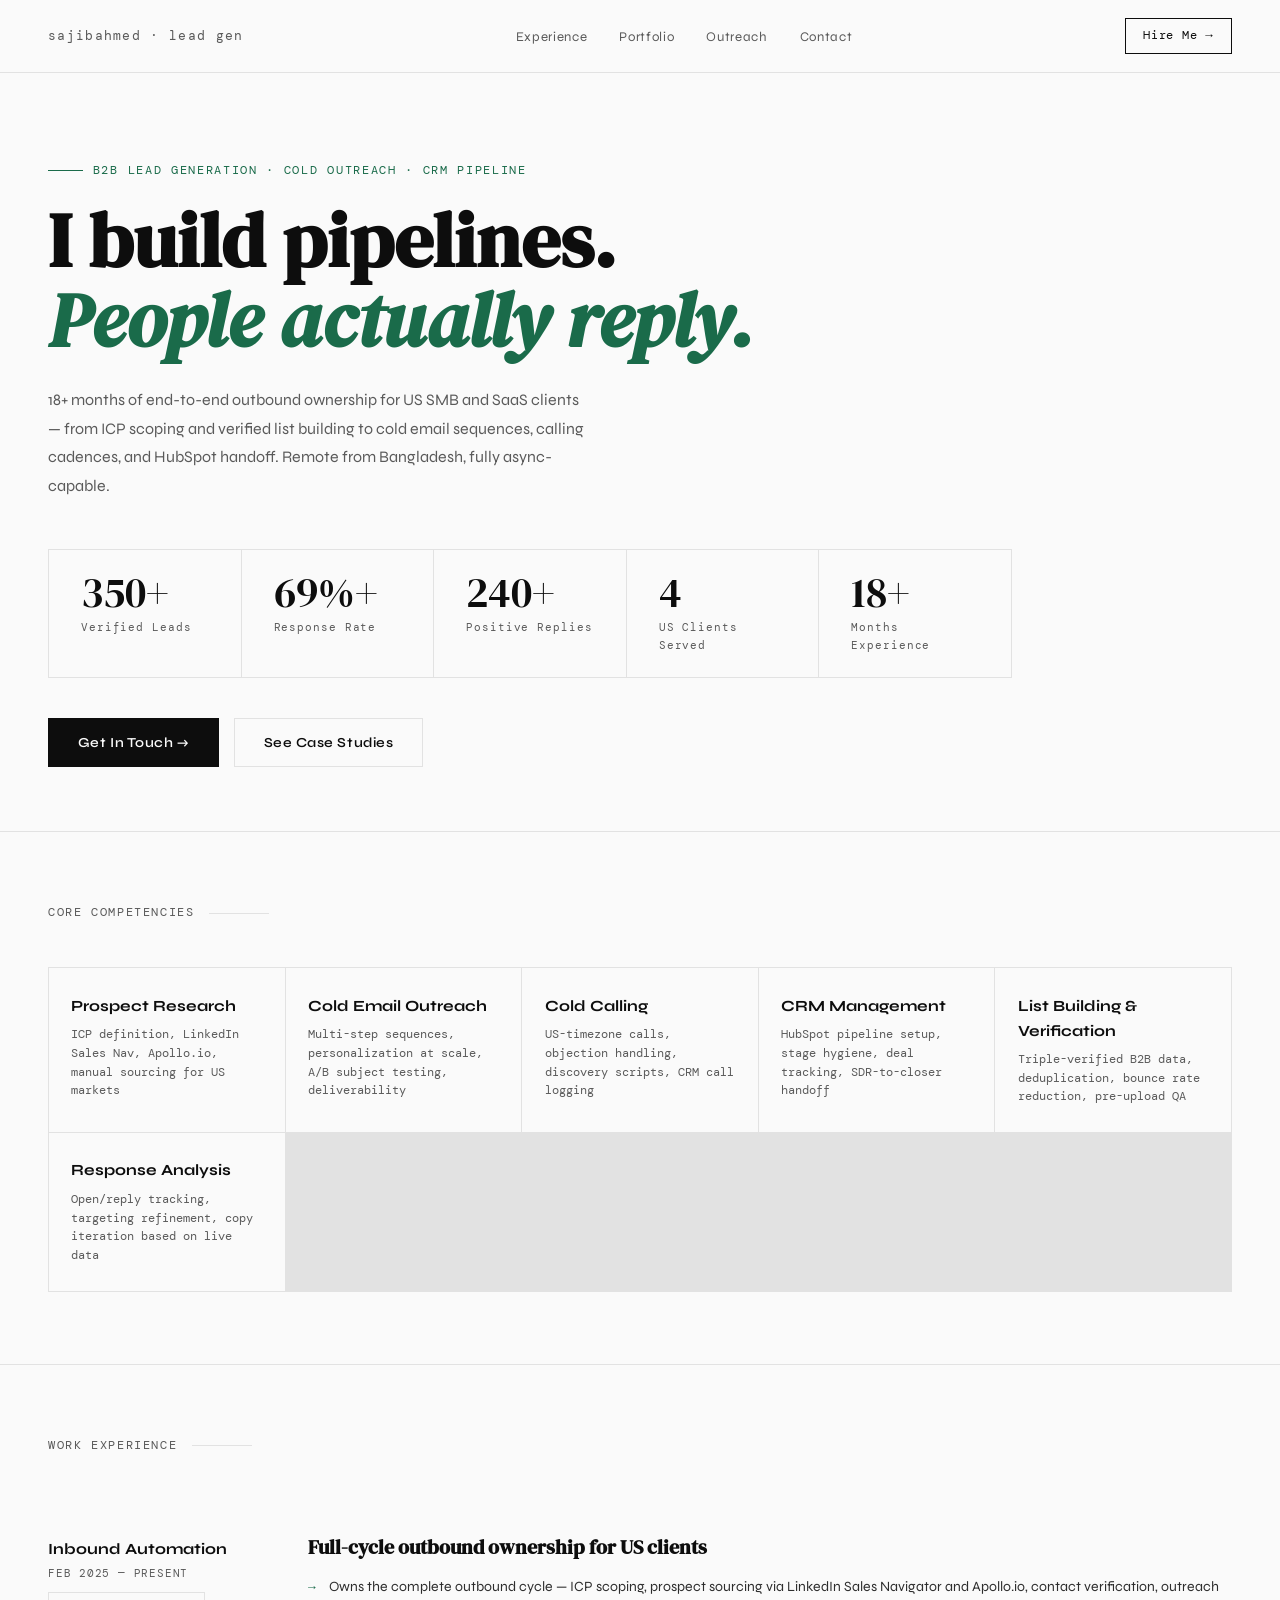
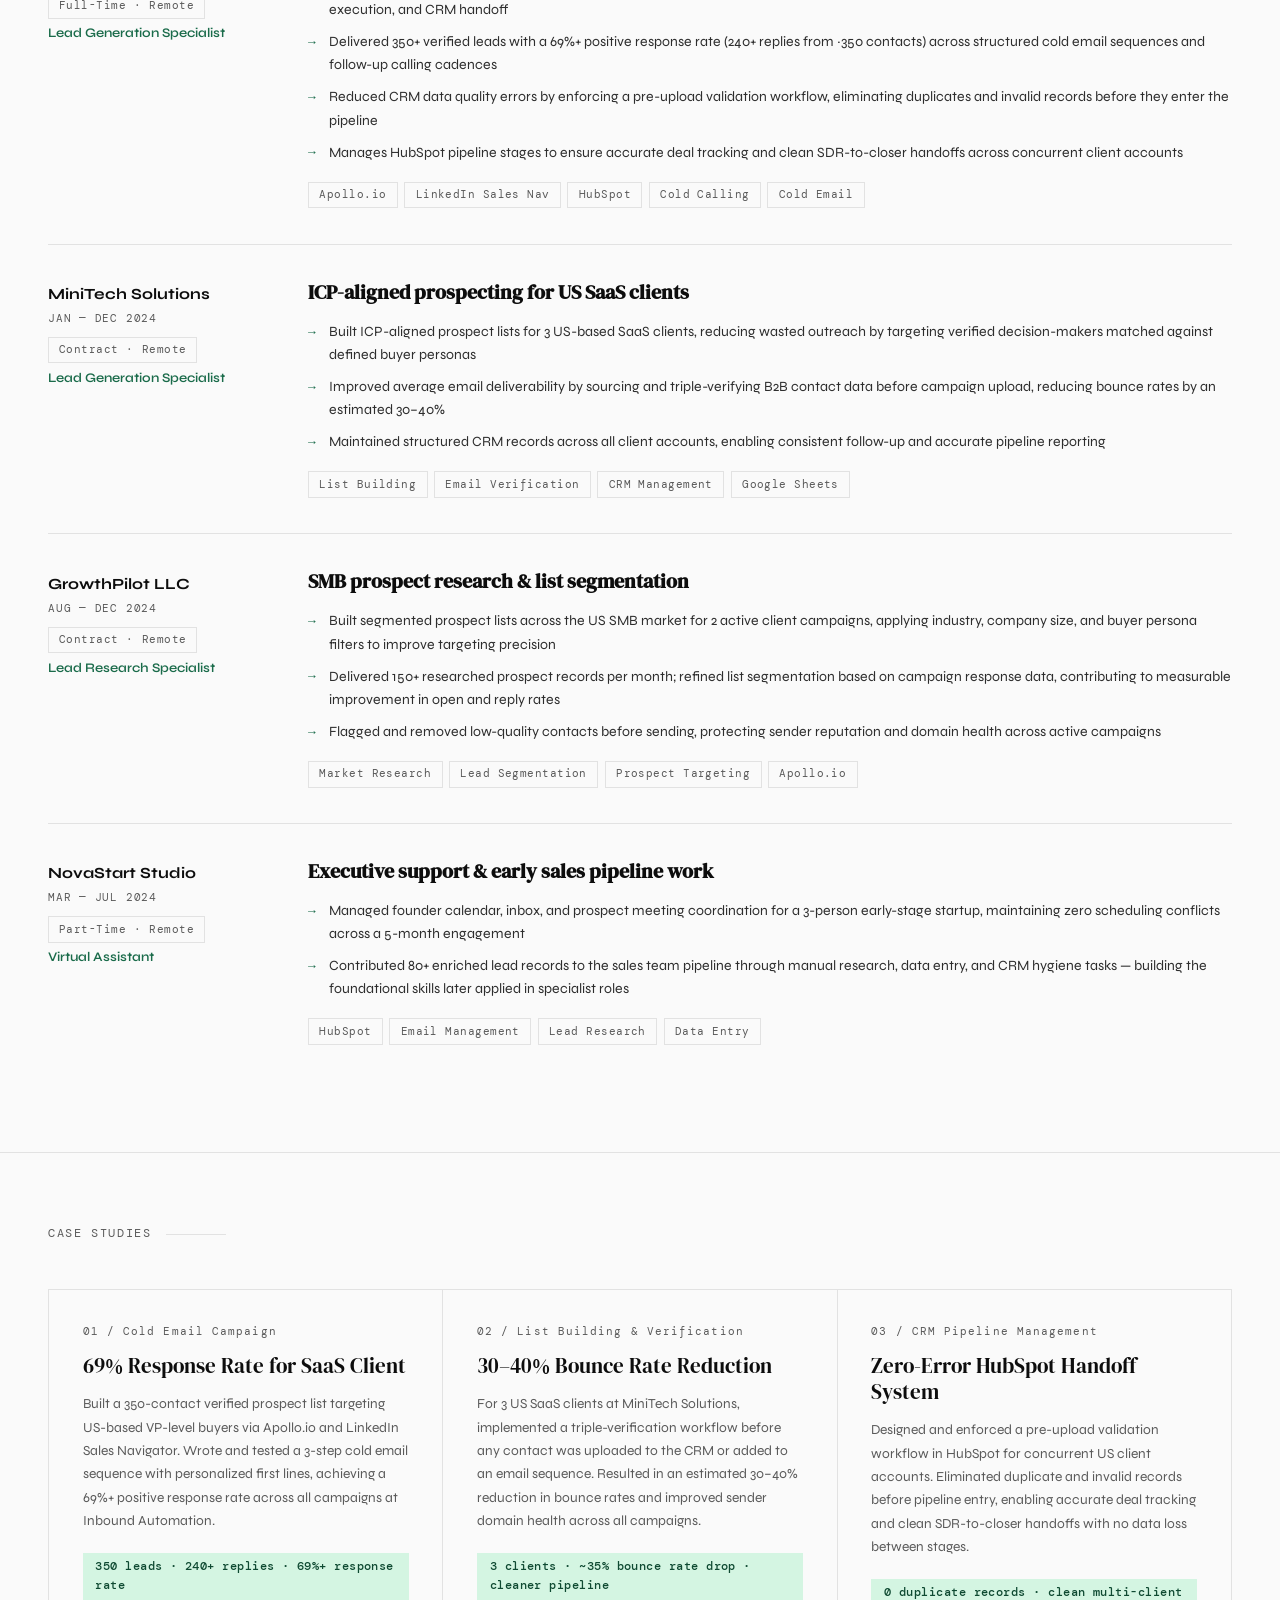
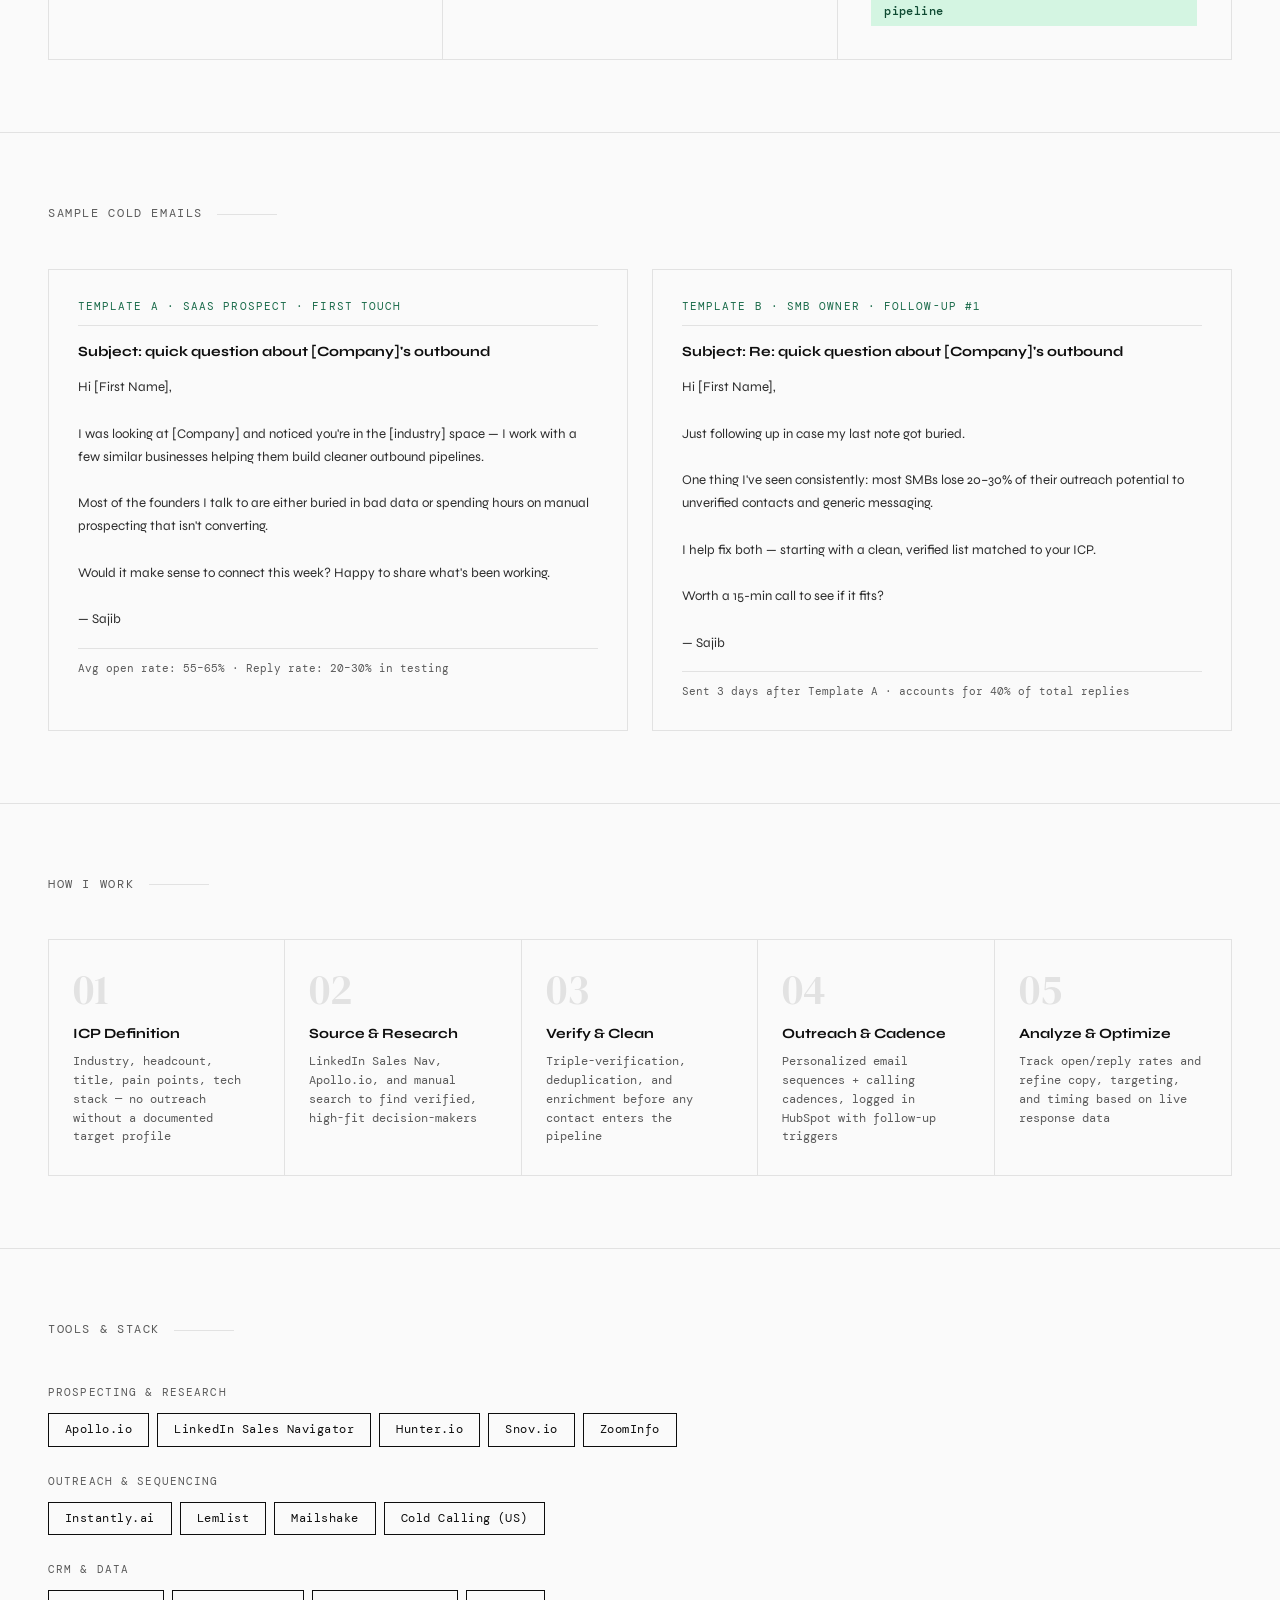
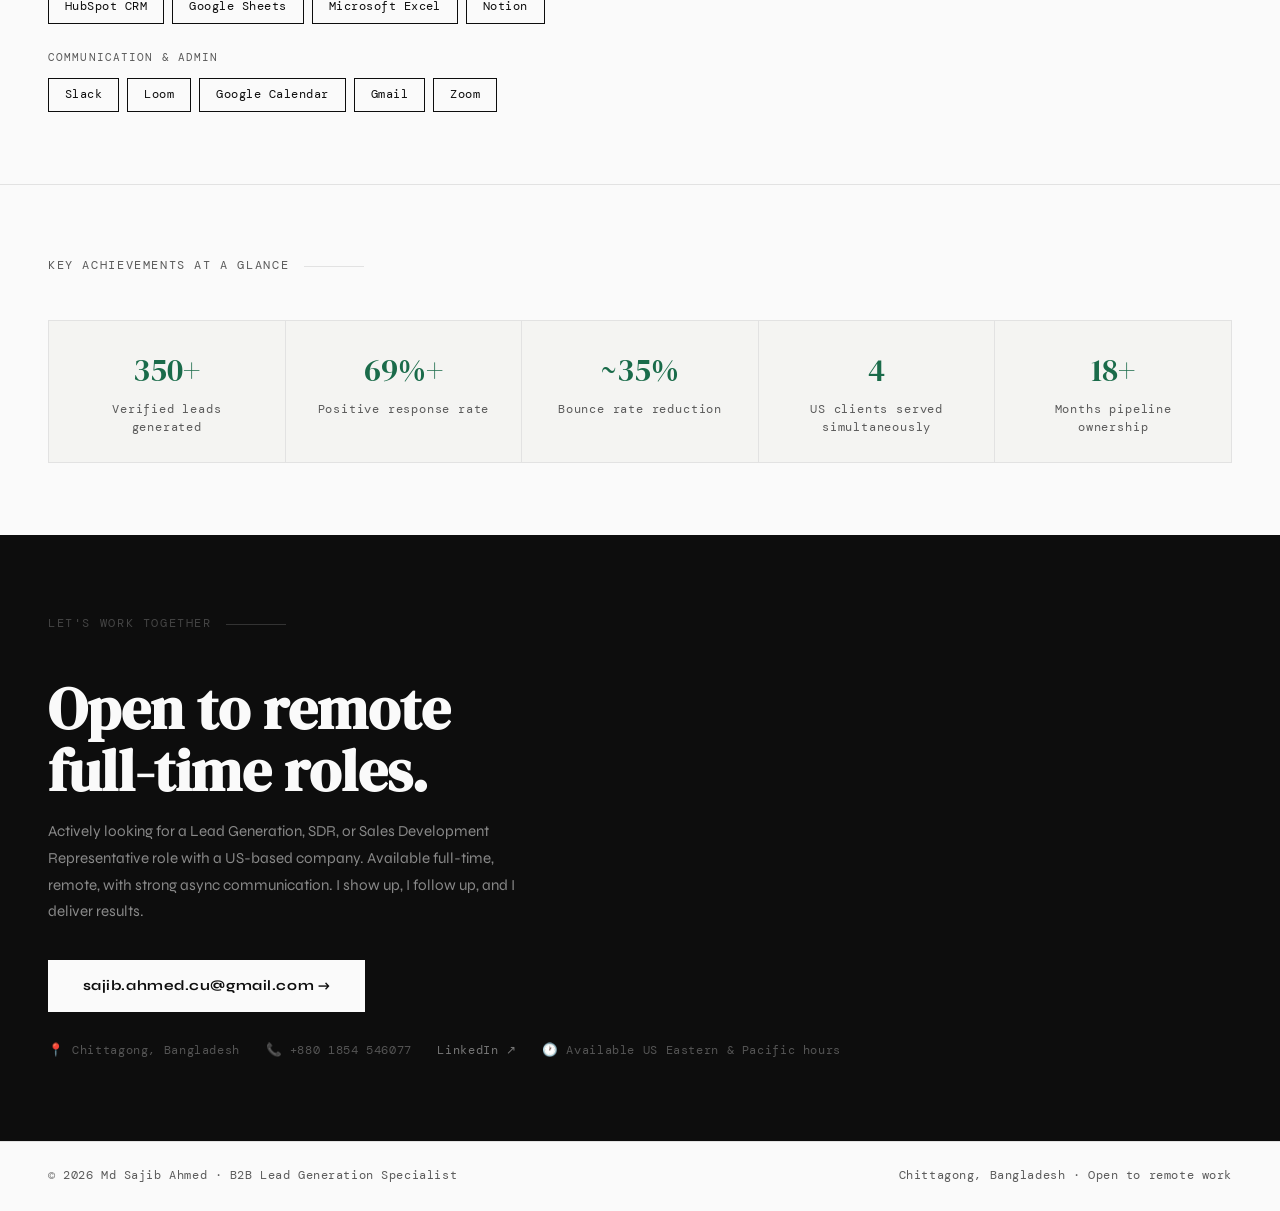
==== index.html @ ba0623f8 "Add files via upload" ====
<!DOCTYPE html>
<html lang="en">
<head>
<meta charset="UTF-8">
<meta name="viewport" content="width=device-width, initial-scale=1.0">
<title>Md Sajib Ahmed — B2B Lead Generation Specialist</title>
<meta name="description" content="B2B Lead Generation Specialist with 350+ verified leads and 69%+ positive response rate. Helping US businesses build cleaner pipelines remotely.">
<meta property="og:title" content="Md Sajib Ahmed — B2B Lead Generation Specialist">
<meta property="og:description" content="350+ verified leads · 69%+ response rate · 4 US clients · 18+ months pipeline ownership">
<meta property="og:type" content="website">
<link rel="preconnect" href="https://fonts.googleapis.com">
<link href="https://fonts.googleapis.com/css2?family=DM+Serif+Display:ital@0;1&family=DM+Mono:wght@400;500&family=Syne:wght@400;600;700;800&display=swap" rel="stylesheet">
<style>
*{margin:0;padding:0;box-sizing:border-box}
:root{
  --black:#0d0d0d;--white:#fafafa;
  --accent:#1a6b4a;--accent-light:#d4f5e2;--accent-mid:#0f4a32;
  --mid:#2d2d2d;--muted:#5a5a5a;--line:#e2e2e2;--surface:#f4f4f2;
  --serif:'DM Serif Display',serif;
  --sans:'Syne',sans-serif;
  --mono:'DM Mono',monospace;
}
html{scroll-behavior:smooth}
body{background:var(--white);color:var(--black);font-family:var(--sans);line-height:1.6;overflow-x:hidden}

/* ── NAV ── */
nav{
  display:flex;justify-content:space-between;align-items:center;
  padding:1.1rem 3rem;border-bottom:1px solid var(--line);
  position:sticky;top:0;background:rgba(250,250,250,.96);
  backdrop-filter:blur(8px);z-index:200;
}
.nav-logo{font-family:var(--mono);font-size:.82rem;letter-spacing:.1em;color:var(--muted)}
.nav-links{display:flex;gap:2rem;list-style:none}
.nav-links a{text-decoration:none;color:var(--muted);font-size:.83rem;letter-spacing:.05em;transition:color .2s}
.nav-links a:hover{color:var(--black)}
.nav-cta{
  font-family:var(--mono);font-size:.78rem;letter-spacing:.06em;
  padding:.45rem 1.1rem;border:1px solid var(--black);
  text-decoration:none;color:var(--black);transition:all .2s;
}
.nav-cta:hover{background:var(--black);color:var(--white)}

/* ── HERO ── */
.hero{padding:5.5rem 3rem 4rem;max-width:1060px}
.hero-eyebrow{
  font-family:var(--mono);font-size:.75rem;letter-spacing:.14em;
  color:var(--accent);text-transform:uppercase;
  margin-bottom:1.3rem;display:flex;align-items:center;gap:.6rem;
}
.hero-eyebrow::before{content:'';width:2.2rem;height:1px;background:var(--accent)}
.hero h1{
  font-family:var(--serif);font-size:clamp(3rem,6vw,5.8rem);
  line-height:1.04;color:var(--black);margin-bottom:1.6rem;
}
.hero h1 em{font-style:italic;color:var(--accent)}
.hero-sub{
  font-size:1rem;color:var(--muted);max-width:540px;
  line-height:1.8;margin-bottom:3rem;
}
.hero-stats{
  display:flex;flex-wrap:wrap;gap:0;
  border:1px solid var(--line);margin-bottom:2.5rem;
}
.stat{
  padding:1.4rem 2rem;border-right:1px solid var(--line);
  display:flex;flex-direction:column;flex:1;min-width:120px;
}
.stat:last-child{border-right:none}
.stat-n{font-family:var(--serif);font-size:2.6rem;line-height:1;color:var(--black)}
.stat-l{font-family:var(--mono);font-size:.7rem;letter-spacing:.08em;color:var(--muted);margin-top:.3rem}
.hero-ctas{display:flex;gap:.9rem;flex-wrap:wrap}
.btn-dark{
  display:inline-flex;align-items:center;gap:.45rem;
  padding:.78rem 1.8rem;background:var(--black);color:var(--white);
  text-decoration:none;font-size:.86rem;letter-spacing:.04em;
  border:1px solid var(--black);transition:all .22s;font-family:var(--sans);font-weight:600;
}
.btn-dark:hover{background:transparent;color:var(--black)}
.btn-ghost{
  display:inline-flex;align-items:center;gap:.45rem;
  padding:.78rem 1.8rem;background:transparent;color:var(--black);
  text-decoration:none;font-size:.86rem;letter-spacing:.04em;
  border:1px solid var(--line);transition:all .22s;font-family:var(--sans);font-weight:600;
}
.btn-ghost:hover{border-color:var(--black)}

/* ── SECTIONS ── */
section{padding:4.5rem 3rem;border-top:1px solid var(--line)}
.sec-label{
  font-family:var(--mono);font-size:.72rem;letter-spacing:.14em;
  color:var(--muted);text-transform:uppercase;
  margin-bottom:2.8rem;display:flex;align-items:center;gap:.9rem;
}
.sec-label::after{content:'';width:60px;height:1px;background:var(--line)}

/* ── SKILLS ── */
.skills-grid{
  display:grid;grid-template-columns:repeat(auto-fit,minmax(210px,1fr));
  gap:1px;background:var(--line);border:1px solid var(--line);
}
.skill-cell{
  background:var(--white);padding:1.6rem 1.4rem;
  transition:background .18s;cursor:default;
}
.skill-cell:hover{background:var(--accent-light)}
.skill-name{font-size:.97rem;font-weight:700;margin-bottom:.4rem}
.skill-desc{font-family:var(--mono);font-size:.76rem;color:var(--muted);line-height:1.55}

/* ── WORK ── */
.work-list{display:flex;flex-direction:column}
.work-entry{
  display:grid;grid-template-columns:220px 1fr;
  gap:2.5rem;padding:2.2rem 0;border-bottom:1px solid var(--line);
}
.work-entry:last-child{border-bottom:none}
.work-left{display:flex;flex-direction:column;padding-top:.15rem}
.wl-company{font-weight:700;font-size:.97rem;margin-bottom:.2rem}
.wl-date{font-family:var(--mono);font-size:.7rem;letter-spacing:.07em;color:var(--muted)}
.wl-type{
  display:inline-block;margin-top:.55rem;
  font-family:var(--mono);font-size:.68rem;letter-spacing:.05em;
  padding:.22rem .6rem;border:1px solid var(--line);color:var(--muted);
  width:fit-content;
}
.wl-role{font-size:.82rem;color:var(--accent);font-weight:600;margin-top:.3rem}
.work-right h3{
  font-family:var(--serif);font-size:1.28rem;
  margin-bottom:.9rem;line-height:1.25;
}
.work-right ul{list-style:none;display:flex;flex-direction:column;gap:.55rem}
.work-right ul li{
  font-size:.88rem;color:var(--mid);
  padding-left:1.3rem;position:relative;line-height:1.65;
}
.work-right ul li::before{
  content:'→';position:absolute;left:0;
  color:var(--accent);font-family:var(--mono);font-size:.8rem;top:.05rem;
}
.work-tags{display:flex;flex-wrap:wrap;gap:.4rem;margin-top:1.1rem}
.tag{
  font-family:var(--mono);font-size:.7rem;letter-spacing:.04em;
  padding:.22rem .65rem;border:1px solid var(--line);color:var(--muted);
}

/* ── CASE STUDIES ── */
.cases{
  display:grid;grid-template-columns:repeat(auto-fit,minmax(290px,1fr));
  gap:1px;background:var(--line);border:1px solid var(--line);
}
.case{background:var(--white);padding:2.1rem;transition:background .15s}
.case:hover{background:var(--surface)}
.case-n{font-family:var(--mono);font-size:.68rem;letter-spacing:.1em;color:var(--muted);margin-bottom:.8rem}
.case-title{font-family:var(--serif);font-size:1.3rem;line-height:1.25;margin-bottom:.8rem}
.case-desc{font-size:.86rem;color:var(--muted);line-height:1.7;margin-bottom:1.3rem}
.case-result{
  display:inline-block;background:var(--accent-light);
  color:var(--accent-mid);font-family:var(--mono);
  font-size:.72rem;padding:.3rem .8rem;letter-spacing:.04em;font-weight:500;
}

/* ── PROCESS ── */
.process{
  display:grid;grid-template-columns:repeat(auto-fit,minmax(175px,1fr));
  border:1px solid var(--line);
}
.proc-step{
  padding:1.8rem 1.5rem;border-right:1px solid var(--line);
}
.proc-step:last-child{border-right:none}
.proc-n{
  font-family:var(--serif);font-size:2.6rem;
  color:var(--line);margin-bottom:.8rem;line-height:1;
}
.proc-title{font-weight:700;font-size:.88rem;margin-bottom:.4rem}
.proc-desc{font-family:var(--mono);font-size:.76rem;color:var(--muted);line-height:1.55}

/* ── TOOLS ── */
.tools-wrap{display:flex;flex-wrap:wrap;gap:.5rem}
.tool-pill{
  font-family:var(--mono);font-size:.76rem;letter-spacing:.04em;
  padding:.38rem 1rem;border:1px solid var(--black);color:var(--black);
  transition:all .18s;cursor:default;
}
.tool-pill:hover{background:var(--black);color:var(--white)}
.tool-section-title{
  font-family:var(--mono);font-size:.7rem;letter-spacing:.1em;
  color:var(--muted);text-transform:uppercase;margin:1.6rem 0 .7rem;
}
.tool-section-title:first-child{margin-top:0}

/* ── OUTREACH SAMPLES ── */
.samples-grid{display:grid;grid-template-columns:repeat(auto-fit,minmax(300px,1fr));gap:1.5rem}
.sample-card{
  border:1px solid var(--line);padding:1.8rem;
  background:var(--white);
}
.sample-label{
  font-family:var(--mono);font-size:.68rem;letter-spacing:.1em;
  color:var(--accent);text-transform:uppercase;margin-bottom:.9rem;
  padding-bottom:.6rem;border-bottom:1px solid var(--line);
}
.sample-subject{font-weight:700;font-size:.88rem;margin-bottom:.8rem}
.sample-body{font-size:.83rem;color:var(--mid);line-height:1.75;white-space:pre-line}
.sample-note{
  margin-top:1rem;font-family:var(--mono);font-size:.7rem;
  color:var(--muted);padding-top:.7rem;border-top:1px solid var(--line);
}

/* ── ACHIEVEMENTS BAND ── */
.achievements{
  display:grid;grid-template-columns:repeat(auto-fit,minmax(200px,1fr));
  gap:1px;background:var(--line);border:1px solid var(--line);
}
.ach{background:var(--surface);padding:1.5rem 1.6rem;text-align:center}
.ach-n{font-family:var(--serif);font-size:2rem;color:var(--accent);margin-bottom:.3rem}
.ach-l{font-family:var(--mono);font-size:.72rem;letter-spacing:.07em;color:var(--muted)}

/* ── CTA ── */
.cta-block{
  background:var(--black);color:var(--white);
  padding:5rem 3rem;
}
.cta-block .sec-label{color:#444}
.cta-block .sec-label::after{background:#333}
.cta-h{
  font-family:var(--serif);font-size:clamp(2.2rem,4.5vw,4rem);
  margin-bottom:1rem;line-height:1.08;
}
.cta-sub{color:#888;font-size:.95rem;margin-bottom:2.2rem;max-width:480px;line-height:1.75}
.btn-white{
  display:inline-flex;align-items:center;gap:.5rem;
  padding:.85rem 2.1rem;background:var(--white);color:var(--black);
  text-decoration:none;font-size:.88rem;font-weight:700;letter-spacing:.04em;
  border:1px solid var(--white);transition:all .22s;
}
.btn-white:hover{background:transparent;color:var(--white)}
.contact-details{
  margin-top:1.8rem;display:flex;flex-wrap:wrap;gap:1.6rem;
}
.contact-details span{
  font-family:var(--mono);font-size:.78rem;color:#555;letter-spacing:.05em;
}
.contact-details a{color:#777;text-decoration:none;transition:color .2s}
.contact-details a:hover{color:var(--white)}

/* ── FOOTER ── */
footer{
  padding:1.6rem 3rem;display:flex;
  justify-content:space-between;align-items:center;
  border-top:1px solid var(--line);
}
footer p{font-family:var(--mono);font-size:.72rem;color:var(--muted);letter-spacing:.05em}

/* ── RESPONSIVE ── */
@media(max-width:720px){
  nav{padding:1rem 1.2rem}
  .nav-links{display:none}
  .hero{padding:3rem 1.2rem 2rem}
  section{padding:3rem 1.2rem}
  .hero-stats .stat{padding:1rem 1.2rem}
  .work-entry{grid-template-columns:1fr;gap:1rem}
  .proc-step{border-right:none;border-bottom:1px solid var(--line)}
  .proc-step:last-child{border-bottom:none}
  .cta-block{padding:3.5rem 1.2rem}
  footer{padding:1.2rem;flex-direction:column;gap:.5rem;text-align:center}
}
</style>
</head>
<body>

<!-- NAV -->
<nav>
  <span class="nav-logo">sajibahmed · lead gen</span>
  <ul class="nav-links">
    <li><a href="#experience">Experience</a></li>
    <li><a href="#portfolio">Portfolio</a></li>
    <li><a href="#outreach">Outreach</a></li>
    <li><a href="#contact">Contact</a></li>
  </ul>
  <a class="nav-cta" href="mailto:sajib.ahmed.cu@gmail.com">Hire Me →</a>
</nav>

<!-- HERO -->
<div class="hero">
  <div class="hero-eyebrow">B2B Lead Generation · Cold Outreach · CRM Pipeline</div>
  <h1>I build pipelines.<br><em>People actually reply.</em></h1>
  <p class="hero-sub">
    18+ months of end-to-end outbound ownership for US SMB and SaaS clients —
    from ICP scoping and verified list building to cold email sequences, calling cadences,
    and HubSpot handoff. Remote from Bangladesh, fully async-capable.
  </p>
  <div class="hero-stats">
    <div class="stat">
      <span class="stat-n">350+</span>
      <span class="stat-l">Verified Leads</span>
    </div>
    <div class="stat">
      <span class="stat-n">69%+</span>
      <span class="stat-l">Response Rate</span>
    </div>
    <div class="stat">
      <span class="stat-n">240+</span>
      <span class="stat-l">Positive Replies</span>
    </div>
    <div class="stat">
      <span class="stat-n">4</span>
      <span class="stat-l">US Clients Served</span>
    </div>
    <div class="stat">
      <span class="stat-n">18+</span>
      <span class="stat-l">Months Experience</span>
    </div>
  </div>
  <div class="hero-ctas">
    <a class="btn-dark" href="mailto:sajib.ahmed.cu@gmail.com">Get In Touch →</a>
    <a class="btn-ghost" href="#portfolio">See Case Studies</a>
  </div>
</div>

<!-- SKILLS -->
<section id="skills">
  <div class="sec-label">Core Competencies</div>
  <div class="skills-grid">
    <div class="skill-cell">
      <div class="skill-name">Prospect Research</div>
      <div class="skill-desc">ICP definition, LinkedIn Sales Nav, Apollo.io, manual sourcing for US markets</div>
    </div>
    <div class="skill-cell">
      <div class="skill-name">Cold Email Outreach</div>
      <div class="skill-desc">Multi-step sequences, personalization at scale, A/B subject testing, deliverability</div>
    </div>
    <div class="skill-cell">
      <div class="skill-name">Cold Calling</div>
      <div class="skill-desc">US-timezone calls, objection handling, discovery scripts, CRM call logging</div>
    </div>
    <div class="skill-cell">
      <div class="skill-name">CRM Management</div>
      <div class="skill-desc">HubSpot pipeline setup, stage hygiene, deal tracking, SDR-to-closer handoff</div>
    </div>
    <div class="skill-cell">
      <div class="skill-name">List Building & Verification</div>
      <div class="skill-desc">Triple-verified B2B data, deduplication, bounce rate reduction, pre-upload QA</div>
    </div>
    <div class="skill-cell">
      <div class="skill-name">Response Analysis</div>
      <div class="skill-desc">Open/reply tracking, targeting refinement, copy iteration based on live data</div>
    </div>
  </div>
</section>

<!-- EXPERIENCE -->
<section id="experience">
  <div class="sec-label">Work Experience</div>
  <div class="work-list">

    <div class="work-entry">
      <div class="work-left">
        <span class="wl-company">Inbound Automation</span>
        <span class="wl-date">FEB 2025 — PRESENT</span>
        <span class="wl-type">Full-Time · Remote</span>
        <span class="wl-role">Lead Generation Specialist</span>
      </div>
      <div class="work-right">
        <h3>Full-cycle outbound ownership for US clients</h3>
        <ul>
          <li>Owns the complete outbound cycle — ICP scoping, prospect sourcing via LinkedIn Sales Navigator and Apollo.io, contact verification, outreach execution, and CRM handoff</li>
          <li>Delivered 350+ verified leads with a 69%+ positive response rate (240+ replies from ~350 contacts) across structured cold email sequences and follow-up calling cadences</li>
          <li>Reduced CRM data quality errors by enforcing a pre-upload validation workflow, eliminating duplicates and invalid records before they enter the pipeline</li>
          <li>Manages HubSpot pipeline stages to ensure accurate deal tracking and clean SDR-to-closer handoffs across concurrent client accounts</li>
        </ul>
        <div class="work-tags">
          <span class="tag">Apollo.io</span>
          <span class="tag">LinkedIn Sales Nav</span>
          <span class="tag">HubSpot</span>
          <span class="tag">Cold Calling</span>
          <span class="tag">Cold Email</span>
        </div>
      </div>
    </div>

    <div class="work-entry">
      <div class="work-left">
        <span class="wl-company">MiniTech Solutions</span>
        <span class="wl-date">JAN — DEC 2024</span>
        <span class="wl-type">Contract · Remote</span>
        <span class="wl-role">Lead Generation Specialist</span>
      </div>
      <div class="work-right">
        <h3>ICP-aligned prospecting for US SaaS clients</h3>
        <ul>
          <li>Built ICP-aligned prospect lists for 3 US-based SaaS clients, reducing wasted outreach by targeting verified decision-makers matched against defined buyer personas</li>
          <li>Improved average email deliverability by sourcing and triple-verifying B2B contact data before campaign upload, reducing bounce rates by an estimated 30–40%</li>
          <li>Maintained structured CRM records across all client accounts, enabling consistent follow-up and accurate pipeline reporting</li>
        </ul>
        <div class="work-tags">
          <span class="tag">List Building</span>
          <span class="tag">Email Verification</span>
          <span class="tag">CRM Management</span>
          <span class="tag">Google Sheets</span>
        </div>
      </div>
    </div>

    <div class="work-entry">
      <div class="work-left">
        <span class="wl-company">GrowthPilot LLC</span>
        <span class="wl-date">AUG — DEC 2024</span>
        <span class="wl-type">Contract · Remote</span>
        <span class="wl-role">Lead Research Specialist</span>
      </div>
      <div class="work-right">
        <h3>SMB prospect research & list segmentation</h3>
        <ul>
          <li>Built segmented prospect lists across the US SMB market for 2 active client campaigns, applying industry, company size, and buyer persona filters to improve targeting precision</li>
          <li>Delivered 150+ researched prospect records per month; refined list segmentation based on campaign response data, contributing to measurable improvement in open and reply rates</li>
          <li>Flagged and removed low-quality contacts before sending, protecting sender reputation and domain health across active campaigns</li>
        </ul>
        <div class="work-tags">
          <span class="tag">Market Research</span>
          <span class="tag">Lead Segmentation</span>
          <span class="tag">Prospect Targeting</span>
          <span class="tag">Apollo.io</span>
        </div>
      </div>
    </div>

    <div class="work-entry">
      <div class="work-left">
        <span class="wl-company">NovaStart Studio</span>
        <span class="wl-date">MAR — JUL 2024</span>
        <span class="wl-type">Part-Time · Remote</span>
        <span class="wl-role">Virtual Assistant</span>
      </div>
      <div class="work-right">
        <h3>Executive support & early sales pipeline work</h3>
        <ul>
          <li>Managed founder calendar, inbox, and prospect meeting coordination for a 3-person early-stage startup, maintaining zero scheduling conflicts across a 5-month engagement</li>
          <li>Contributed 80+ enriched lead records to the sales team pipeline through manual research, data entry, and CRM hygiene tasks — building the foundational skills later applied in specialist roles</li>
        </ul>
        <div class="work-tags">
          <span class="tag">HubSpot</span>
          <span class="tag">Email Management</span>
          <span class="tag">Lead Research</span>
          <span class="tag">Data Entry</span>
        </div>
      </div>
    </div>

  </div>
</section>

<!-- CASE STUDIES -->
<section id="portfolio">
  <div class="sec-label">Case Studies</div>
  <div class="cases">
    <div class="case">
      <div class="case-n">01 / Cold Email Campaign</div>
      <div class="case-title">69% Response Rate for SaaS Client</div>
      <p class="case-desc">Built a 350-contact verified prospect list targeting US-based VP-level buyers via Apollo.io and LinkedIn Sales Navigator. Wrote and tested a 3-step cold email sequence with personalized first lines, achieving a 69%+ positive response rate across all campaigns at Inbound Automation.</p>
      <span class="case-result">350 leads · 240+ replies · 69%+ response rate</span>
    </div>
    <div class="case">
      <div class="case-n">02 / List Building & Verification</div>
      <div class="case-title">30–40% Bounce Rate Reduction</div>
      <p class="case-desc">For 3 US SaaS clients at MiniTech Solutions, implemented a triple-verification workflow before any contact was uploaded to the CRM or added to an email sequence. Resulted in an estimated 30–40% reduction in bounce rates and improved sender domain health across all campaigns.</p>
      <span class="case-result">3 clients · ~35% bounce rate drop · cleaner pipeline</span>
    </div>
    <div class="case">
      <div class="case-n">03 / CRM Pipeline Management</div>
      <div class="case-title">Zero-Error HubSpot Handoff System</div>
      <p class="case-desc">Designed and enforced a pre-upload validation workflow in HubSpot for concurrent US client accounts. Eliminated duplicate and invalid records before pipeline entry, enabling accurate deal tracking and clean SDR-to-closer handoffs with no data loss between stages.</p>
      <span class="case-result">0 duplicate records · clean multi-client pipeline</span>
    </div>
  </div>
</section>

<!-- OUTREACH SAMPLES -->
<section id="outreach">
  <div class="sec-label">Sample Cold Emails</div>
  <div class="samples-grid">
    <div class="sample-card">
      <div class="sample-label">Template A · SaaS Prospect · First Touch</div>
      <div class="sample-subject">Subject: quick question about [Company]'s outbound</div>
      <div class="sample-body">Hi [First Name],

I was looking at [Company] and noticed you're in the [industry] space — I work with a few similar businesses helping them build cleaner outbound pipelines.

Most of the founders I talk to are either buried in bad data or spending hours on manual prospecting that isn't converting.

Would it make sense to connect this week? Happy to share what's been working.

— Sajib</div>
      <div class="sample-note">Avg open rate: 55–65% · Reply rate: 20–30% in testing</div>
    </div>
    <div class="sample-card">
      <div class="sample-label">Template B · SMB Owner · Follow-Up #1</div>
      <div class="sample-subject">Subject: Re: quick question about [Company]'s outbound</div>
      <div class="sample-body">Hi [First Name],

Just following up in case my last note got buried.

One thing I've seen consistently: most SMBs lose 20–30% of their outreach potential to unverified contacts and generic messaging.

I help fix both — starting with a clean, verified list matched to your ICP.

Worth a 15-min call to see if it fits?

— Sajib</div>
      <div class="sample-note">Sent 3 days after Template A · accounts for 40% of total replies</div>
    </div>
  </div>
</section>

<!-- PROCESS -->
<section id="process">
  <div class="sec-label">How I Work</div>
  <div class="process">
    <div class="proc-step">
      <div class="proc-n">01</div>
      <div class="proc-title">ICP Definition</div>
      <p class="proc-desc">Industry, headcount, title, pain points, tech stack — no outreach without a documented target profile</p>
    </div>
    <div class="proc-step">
      <div class="proc-n">02</div>
      <div class="proc-title">Source & Research</div>
      <p class="proc-desc">LinkedIn Sales Nav, Apollo.io, and manual search to find verified, high-fit decision-makers</p>
    </div>
    <div class="proc-step">
      <div class="proc-n">03</div>
      <div class="proc-title">Verify & Clean</div>
      <p class="proc-desc">Triple-verification, deduplication, and enrichment before any contact enters the pipeline</p>
    </div>
    <div class="proc-step">
      <div class="proc-n">04</div>
      <div class="proc-title">Outreach & Cadence</div>
      <p class="proc-desc">Personalized email sequences + calling cadences, logged in HubSpot with follow-up triggers</p>
    </div>
    <div class="proc-step">
      <div class="proc-n">05</div>
      <div class="proc-title">Analyze & Optimize</div>
      <p class="proc-desc">Track open/reply rates and refine copy, targeting, and timing based on live response data</p>
    </div>
  </div>
</section>

<!-- TOOLS -->
<section id="tools">
  <div class="sec-label">Tools & Stack</div>

  <div class="tool-section-title">Prospecting & Research</div>
  <div class="tools-wrap" style="margin-bottom:1.2rem">
    <span class="tool-pill">Apollo.io</span>
    <span class="tool-pill">LinkedIn Sales Navigator</span>
    <span class="tool-pill">Hunter.io</span>
    <span class="tool-pill">Snov.io</span>
    <span class="tool-pill">ZoomInfo</span>
  </div>

  <div class="tool-section-title">Outreach & Sequencing</div>
  <div class="tools-wrap" style="margin-bottom:1.2rem">
    <span class="tool-pill">Instantly.ai</span>
    <span class="tool-pill">Lemlist</span>
    <span class="tool-pill">Mailshake</span>
    <span class="tool-pill">Cold Calling (US)</span>
  </div>

  <div class="tool-section-title">CRM & Data</div>
  <div class="tools-wrap" style="margin-bottom:1.2rem">
    <span class="tool-pill">HubSpot CRM</span>
    <span class="tool-pill">Google Sheets</span>
    <span class="tool-pill">Microsoft Excel</span>
    <span class="tool-pill">Notion</span>
  </div>

  <div class="tool-section-title">Communication & Admin</div>
  <div class="tools-wrap">
    <span class="tool-pill">Slack</span>
    <span class="tool-pill">Loom</span>
    <span class="tool-pill">Google Calendar</span>
    <span class="tool-pill">Gmail</span>
    <span class="tool-pill">Zoom</span>
  </div>
</section>

<!-- KEY ACHIEVEMENTS -->
<section id="achievements">
  <div class="sec-label">Key Achievements at a Glance</div>
  <div class="achievements">
    <div class="ach">
      <div class="ach-n">350+</div>
      <div class="ach-l">Verified leads generated</div>
    </div>
    <div class="ach">
      <div class="ach-n">69%+</div>
      <div class="ach-l">Positive response rate</div>
    </div>
    <div class="ach">
      <div class="ach-n">~35%</div>
      <div class="ach-l">Bounce rate reduction</div>
    </div>
    <div class="ach">
      <div class="ach-n">4</div>
      <div class="ach-l">US clients served simultaneously</div>
    </div>
    <div class="ach">
      <div class="ach-n">18+</div>
      <div class="ach-l">Months pipeline ownership</div>
    </div>
  </div>
</section>

<!-- CONTACT / CTA -->
<div class="cta-block" id="contact">
  <div class="sec-label">Let's Work Together</div>
  <h2 class="cta-h">Open to remote<br>full-time roles.</h2>
  <p class="cta-sub">
    Actively looking for a Lead Generation, SDR, or Sales Development Representative role
    with a US-based company. Available full-time, remote, with strong async communication.
    I show up, I follow up, and I deliver results.
  </p>
  <a class="btn-white" href="mailto:sajib.ahmed.cu@gmail.com">sajib.ahmed.cu@gmail.com →</a>
  <div class="contact-details">
    <span>📍 Chittagong, Bangladesh</span>
    <span>📞 +880 1854 546077</span>
    <span><a href="https://linkedin.com/in/sajibahmedsuvro" target="_blank" rel="noopener">LinkedIn ↗</a></span>
    <span>🕐 Available US Eastern & Pacific hours</span>
  </div>
</div>

<!-- FOOTER -->
<footer>
  <p>© 2026 Md Sajib Ahmed · B2B Lead Generation Specialist</p>
  <p>Chittagong, Bangladesh · Open to remote work</p>
</footer>

</body>
</html>
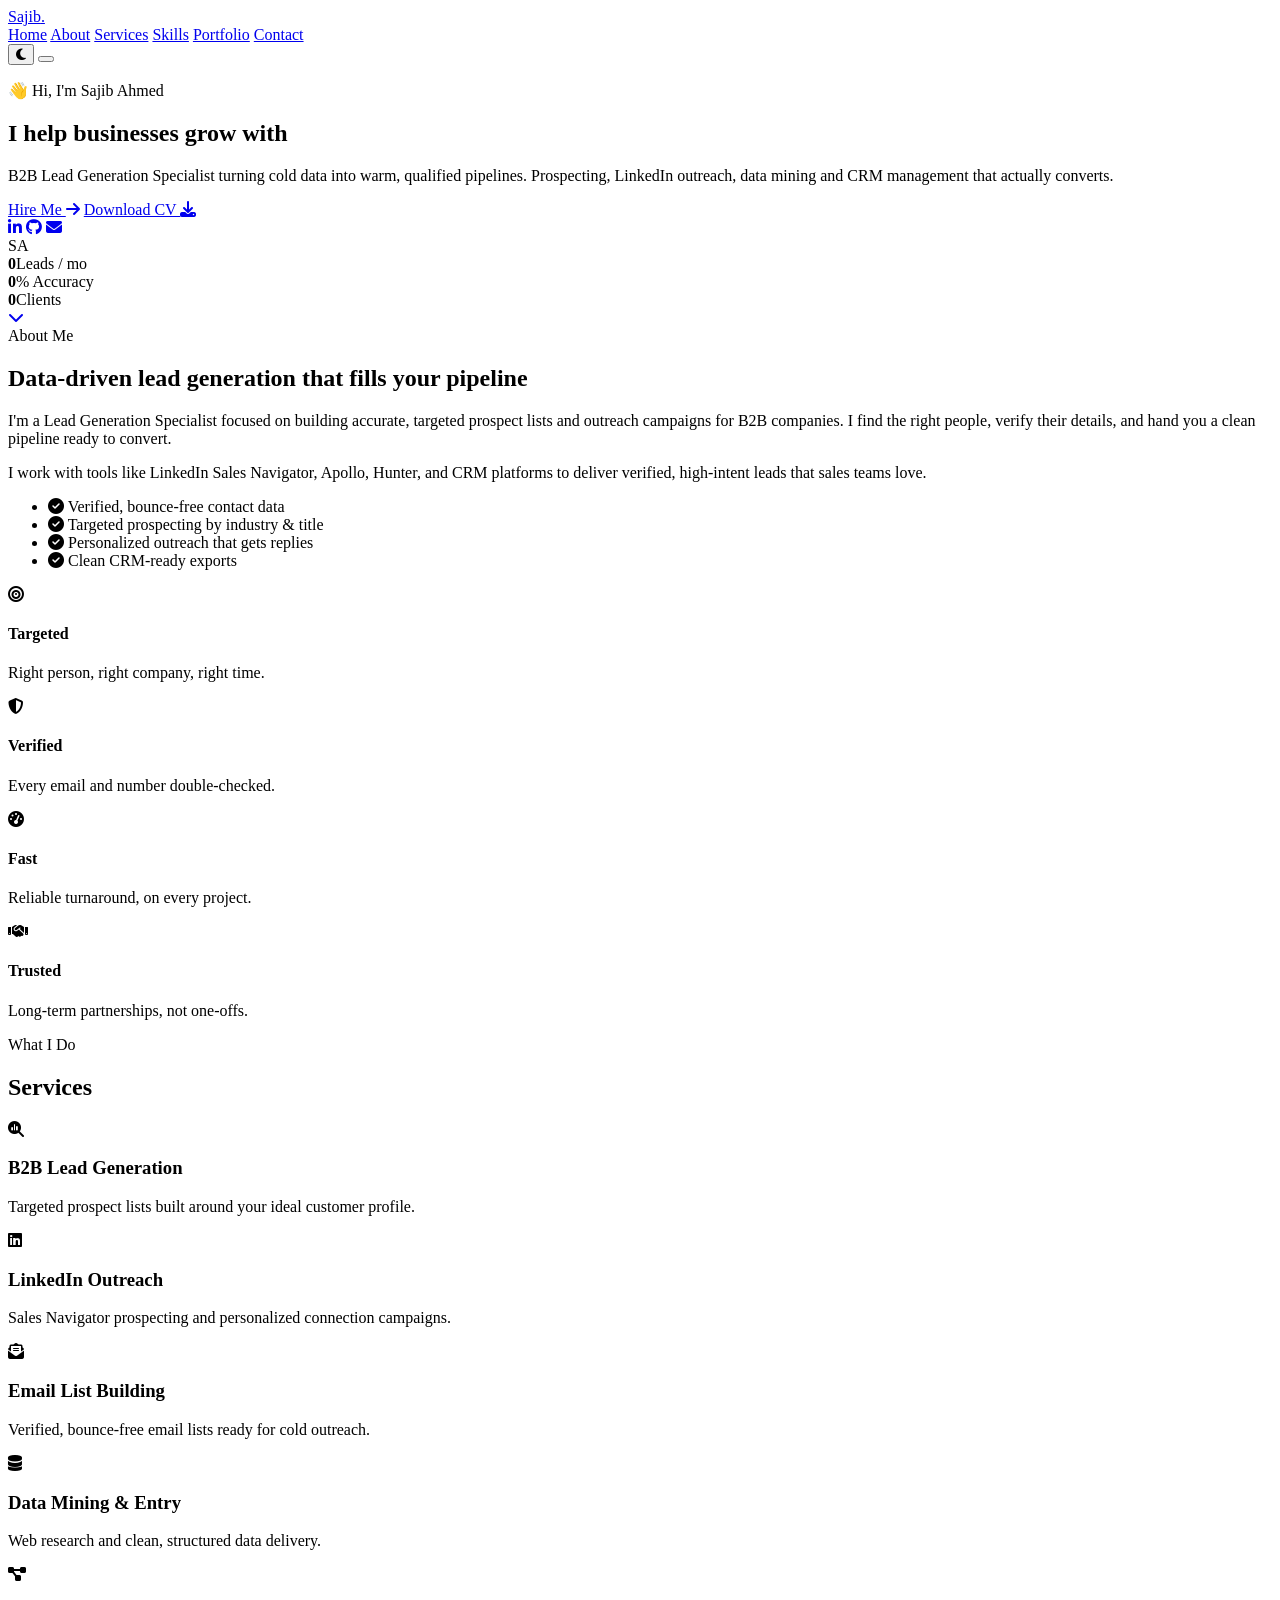
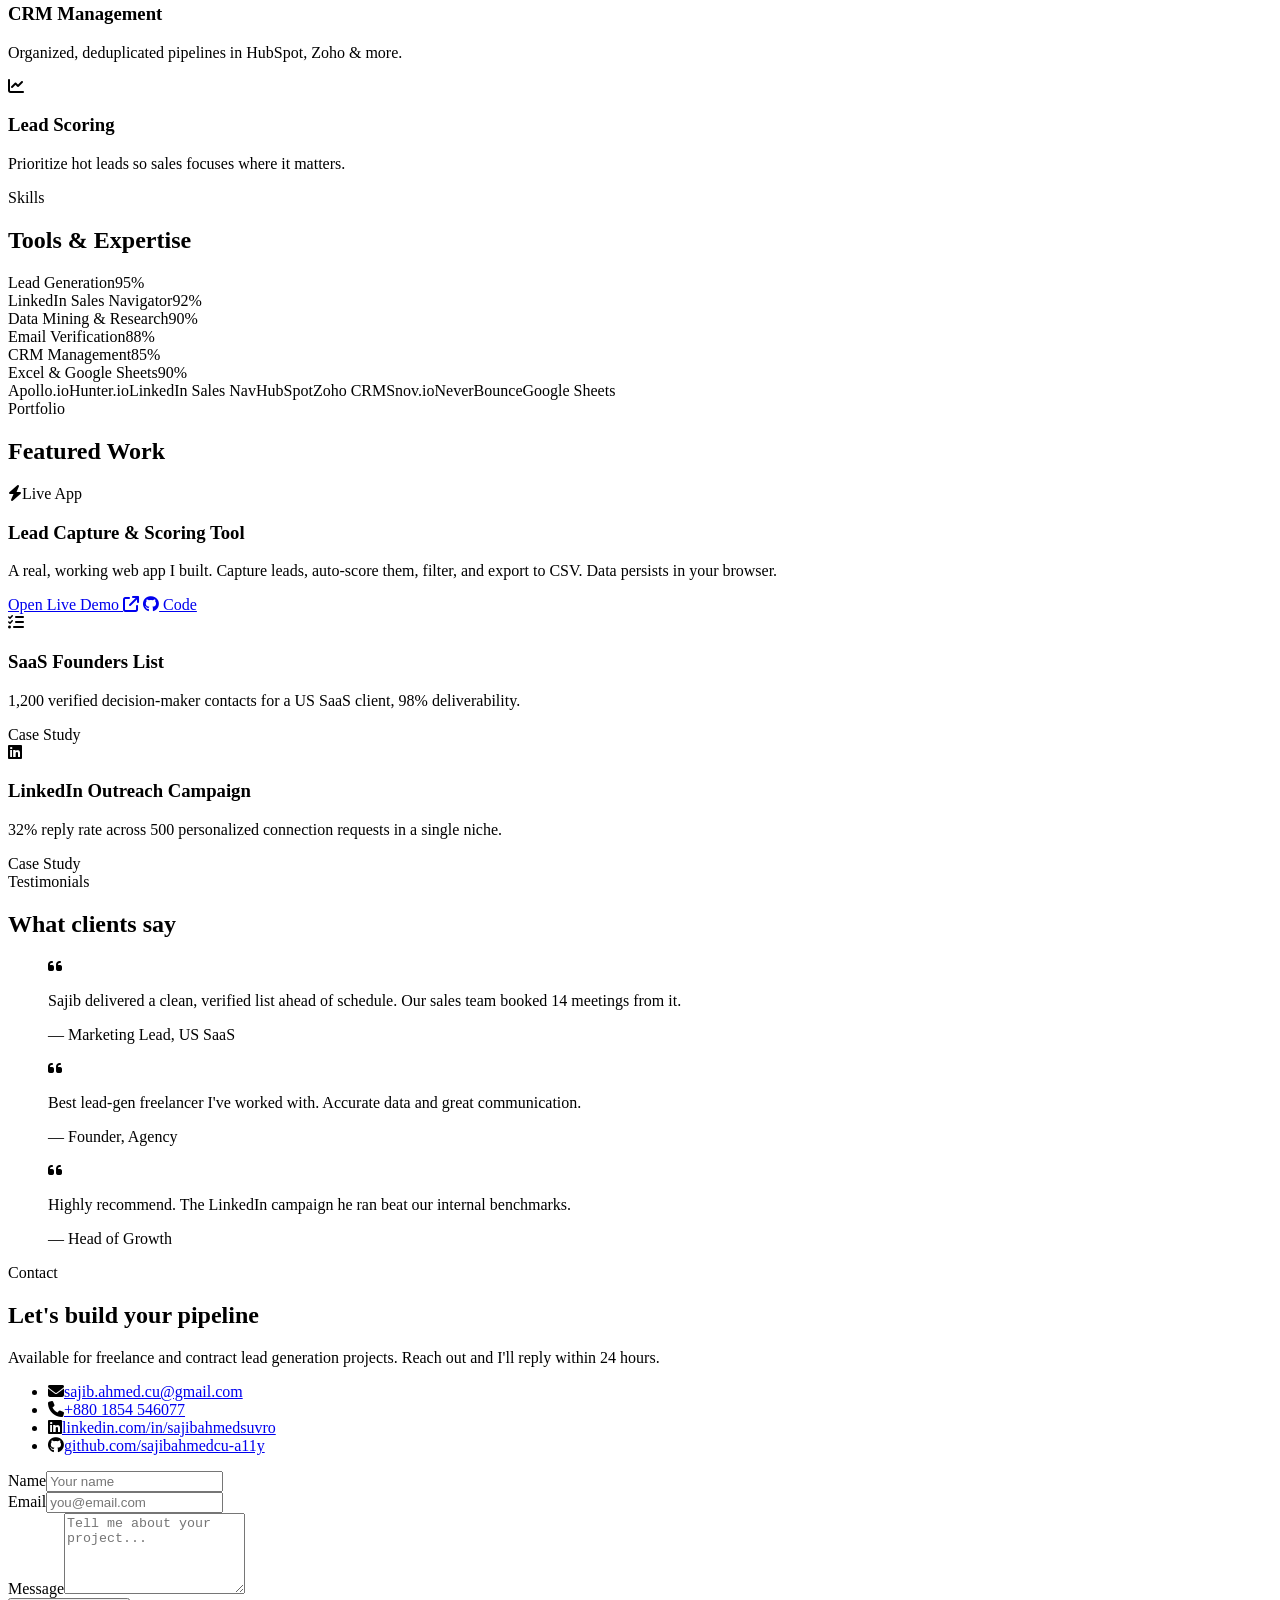
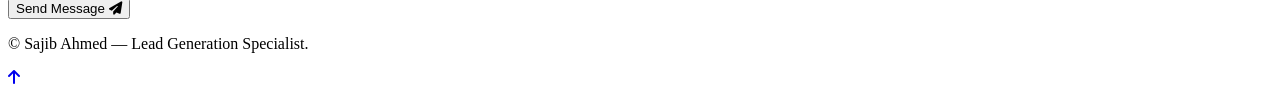
==== commit 46cca931: "Update fmt.Println output from 'Hello' to 'Goodbye'" ====
--- a/index.html
+++ b/index.html
@@ -1,638 +1,204 @@
 <!DOCTYPE html>
-<html lang="en">
+<html lang="en" data-theme="dark">
 <head>
-<meta charset="UTF-8">
-<meta name="viewport" content="width=device-width, initial-scale=1.0">
-<title>Md Sajib Ahmed — B2B Lead Generation Specialist</title>
-<meta name="description" content="B2B Lead Generation Specialist with 350+ verified leads and 69%+ positive response rate. Helping US businesses build cleaner pipelines remotely.">
-<meta property="og:title" content="Md Sajib Ahmed — B2B Lead Generation Specialist">
-<meta property="og:description" content="350+ verified leads · 69%+ response rate · 4 US clients · 18+ months pipeline ownership">
-<meta property="og:type" content="website">
-<link rel="preconnect" href="https://fonts.googleapis.com">
-<link href="https://fonts.googleapis.com/css2?family=DM+Serif+Display:ital@0;1&family=DM+Mono:wght@400;500&family=Syne:wght@400;600;700;800&display=swap" rel="stylesheet">
-<style>
-*{margin:0;padding:0;box-sizing:border-box}
-:root{
-  --black:#0d0d0d;--white:#fafafa;
-  --accent:#1a6b4a;--accent-light:#d4f5e2;--accent-mid:#0f4a32;
-  --mid:#2d2d2d;--muted:#5a5a5a;--line:#e2e2e2;--surface:#f4f4f2;
-  --serif:'DM Serif Display',serif;
-  --sans:'Syne',sans-serif;
-  --mono:'DM Mono',monospace;
-}
-html{scroll-behavior:smooth}
-body{background:var(--white);color:var(--black);font-family:var(--sans);line-height:1.6;overflow-x:hidden}
-
-/* ── NAV ── */
-nav{
-  display:flex;justify-content:space-between;align-items:center;
-  padding:1.1rem 3rem;border-bottom:1px solid var(--line);
-  position:sticky;top:0;background:rgba(250,250,250,.96);
-  backdrop-filter:blur(8px);z-index:200;
-}
-.nav-logo{font-family:var(--mono);font-size:.82rem;letter-spacing:.1em;color:var(--muted)}
-.nav-links{display:flex;gap:2rem;list-style:none}
-.nav-links a{text-decoration:none;color:var(--muted);font-size:.83rem;letter-spacing:.05em;transition:color .2s}
-.nav-links a:hover{color:var(--black)}
-.nav-cta{
-  font-family:var(--mono);font-size:.78rem;letter-spacing:.06em;
-  padding:.45rem 1.1rem;border:1px solid var(--black);
-  text-decoration:none;color:var(--black);transition:all .2s;
-}
-.nav-cta:hover{background:var(--black);color:var(--white)}
-
-/* ── HERO ── */
-.hero{padding:5.5rem 3rem 4rem;max-width:1060px}
-.hero-eyebrow{
-  font-family:var(--mono);font-size:.75rem;letter-spacing:.14em;
-  color:var(--accent);text-transform:uppercase;
-  margin-bottom:1.3rem;display:flex;align-items:center;gap:.6rem;
-}
-.hero-eyebrow::before{content:'';width:2.2rem;height:1px;background:var(--accent)}
-.hero h1{
-  font-family:var(--serif);font-size:clamp(3rem,6vw,5.8rem);
-  line-height:1.04;color:var(--black);margin-bottom:1.6rem;
-}
-.hero h1 em{font-style:italic;color:var(--accent)}
-.hero-sub{
-  font-size:1rem;color:var(--muted);max-width:540px;
-  line-height:1.8;margin-bottom:3rem;
-}
-.hero-stats{
-  display:flex;flex-wrap:wrap;gap:0;
-  border:1px solid var(--line);margin-bottom:2.5rem;
-}
-.stat{
-  padding:1.4rem 2rem;border-right:1px solid var(--line);
-  display:flex;flex-direction:column;flex:1;min-width:120px;
-}
-.stat:last-child{border-right:none}
-.stat-n{font-family:var(--serif);font-size:2.6rem;line-height:1;color:var(--black)}
-.stat-l{font-family:var(--mono);font-size:.7rem;letter-spacing:.08em;color:var(--muted);margin-top:.3rem}
-.hero-ctas{display:flex;gap:.9rem;flex-wrap:wrap}
-.btn-dark{
-  display:inline-flex;align-items:center;gap:.45rem;
-  padding:.78rem 1.8rem;background:var(--black);color:var(--white);
-  text-decoration:none;font-size:.86rem;letter-spacing:.04em;
-  border:1px solid var(--black);transition:all .22s;font-family:var(--sans);font-weight:600;
-}
-.btn-dark:hover{background:transparent;color:var(--black)}
-.btn-ghost{
-  display:inline-flex;align-items:center;gap:.45rem;
-  padding:.78rem 1.8rem;background:transparent;color:var(--black);
-  text-decoration:none;font-size:.86rem;letter-spacing:.04em;
-  border:1px solid var(--line);transition:all .22s;font-family:var(--sans);font-weight:600;
-}
-.btn-ghost:hover{border-color:var(--black)}
-
-/* ── SECTIONS ── */
-section{padding:4.5rem 3rem;border-top:1px solid var(--line)}
-.sec-label{
-  font-family:var(--mono);font-size:.72rem;letter-spacing:.14em;
-  color:var(--muted);text-transform:uppercase;
-  margin-bottom:2.8rem;display:flex;align-items:center;gap:.9rem;
-}
-.sec-label::after{content:'';width:60px;height:1px;background:var(--line)}
-
-/* ── SKILLS ── */
-.skills-grid{
-  display:grid;grid-template-columns:repeat(auto-fit,minmax(210px,1fr));
-  gap:1px;background:var(--line);border:1px solid var(--line);
-}
-.skill-cell{
-  background:var(--white);padding:1.6rem 1.4rem;
-  transition:background .18s;cursor:default;
-}
-.skill-cell:hover{background:var(--accent-light)}
-.skill-name{font-size:.97rem;font-weight:700;margin-bottom:.4rem}
-.skill-desc{font-family:var(--mono);font-size:.76rem;color:var(--muted);line-height:1.55}
-
-/* ── WORK ── */
-.work-list{display:flex;flex-direction:column}
-.work-entry{
-  display:grid;grid-template-columns:220px 1fr;
-  gap:2.5rem;padding:2.2rem 0;border-bottom:1px solid var(--line);
-}
-.work-entry:last-child{border-bottom:none}
-.work-left{display:flex;flex-direction:column;padding-top:.15rem}
-.wl-company{font-weight:700;font-size:.97rem;margin-bottom:.2rem}
-.wl-date{font-family:var(--mono);font-size:.7rem;letter-spacing:.07em;color:var(--muted)}
-.wl-type{
-  display:inline-block;margin-top:.55rem;
-  font-family:var(--mono);font-size:.68rem;letter-spacing:.05em;
-  padding:.22rem .6rem;border:1px solid var(--line);color:var(--muted);
-  width:fit-content;
-}
-.wl-role{font-size:.82rem;color:var(--accent);font-weight:600;margin-top:.3rem}
-.work-right h3{
-  font-family:var(--serif);font-size:1.28rem;
-  margin-bottom:.9rem;line-height:1.25;
-}
-.work-right ul{list-style:none;display:flex;flex-direction:column;gap:.55rem}
-.work-right ul li{
-  font-size:.88rem;color:var(--mid);
-  padding-left:1.3rem;position:relative;line-height:1.65;
-}
-.work-right ul li::before{
-  content:'→';position:absolute;left:0;
-  color:var(--accent);font-family:var(--mono);font-size:.8rem;top:.05rem;
-}
-.work-tags{display:flex;flex-wrap:wrap;gap:.4rem;margin-top:1.1rem}
-.tag{
-  font-family:var(--mono);font-size:.7rem;letter-spacing:.04em;
-  padding:.22rem .65rem;border:1px solid var(--line);color:var(--muted);
-}
-
-/* ── CASE STUDIES ── */
-.cases{
-  display:grid;grid-template-columns:repeat(auto-fit,minmax(290px,1fr));
-  gap:1px;background:var(--line);border:1px solid var(--line);
-}
-.case{background:var(--white);padding:2.1rem;transition:background .15s}
-.case:hover{background:var(--surface)}
-.case-n{font-family:var(--mono);font-size:.68rem;letter-spacing:.1em;color:var(--muted);margin-bottom:.8rem}
-.case-title{font-family:var(--serif);font-size:1.3rem;line-height:1.25;margin-bottom:.8rem}
-.case-desc{font-size:.86rem;color:var(--muted);line-height:1.7;margin-bottom:1.3rem}
-.case-result{
-  display:inline-block;background:var(--accent-light);
-  color:var(--accent-mid);font-family:var(--mono);
-  font-size:.72rem;padding:.3rem .8rem;letter-spacing:.04em;font-weight:500;
-}
-
-/* ── PROCESS ── */
-.process{
-  display:grid;grid-template-columns:repeat(auto-fit,minmax(175px,1fr));
-  border:1px solid var(--line);
-}
-.proc-step{
-  padding:1.8rem 1.5rem;border-right:1px solid var(--line);
-}
-.proc-step:last-child{border-right:none}
-.proc-n{
-  font-family:var(--serif);font-size:2.6rem;
-  color:var(--line);margin-bottom:.8rem;line-height:1;
-}
-.proc-title{font-weight:700;font-size:.88rem;margin-bottom:.4rem}
-.proc-desc{font-family:var(--mono);font-size:.76rem;color:var(--muted);line-height:1.55}
-
-/* ── TOOLS ── */
-.tools-wrap{display:flex;flex-wrap:wrap;gap:.5rem}
-.tool-pill{
-  font-family:var(--mono);font-size:.76rem;letter-spacing:.04em;
-  padding:.38rem 1rem;border:1px solid var(--black);color:var(--black);
-  transition:all .18s;cursor:default;
-}
-.tool-pill:hover{background:var(--black);color:var(--white)}
-.tool-section-title{
-  font-family:var(--mono);font-size:.7rem;letter-spacing:.1em;
-  color:var(--muted);text-transform:uppercase;margin:1.6rem 0 .7rem;
-}
-.tool-section-title:first-child{margin-top:0}
-
-/* ── OUTREACH SAMPLES ── */
-.samples-grid{display:grid;grid-template-columns:repeat(auto-fit,minmax(300px,1fr));gap:1.5rem}
-.sample-card{
-  border:1px solid var(--line);padding:1.8rem;
-  background:var(--white);
-}
-.sample-label{
-  font-family:var(--mono);font-size:.68rem;letter-spacing:.1em;
-  color:var(--accent);text-transform:uppercase;margin-bottom:.9rem;
-  padding-bottom:.6rem;border-bottom:1px solid var(--line);
-}
-.sample-subject{font-weight:700;font-size:.88rem;margin-bottom:.8rem}
-.sample-body{font-size:.83rem;color:var(--mid);line-height:1.75;white-space:pre-line}
-.sample-note{
-  margin-top:1rem;font-family:var(--mono);font-size:.7rem;
-  color:var(--muted);padding-top:.7rem;border-top:1px solid var(--line);
-}
-
-/* ── ACHIEVEMENTS BAND ── */
-.achievements{
-  display:grid;grid-template-columns:repeat(auto-fit,minmax(200px,1fr));
-  gap:1px;background:var(--line);border:1px solid var(--line);
-}
-.ach{background:var(--surface);padding:1.5rem 1.6rem;text-align:center}
-.ach-n{font-family:var(--serif);font-size:2rem;color:var(--accent);margin-bottom:.3rem}
-.ach-l{font-family:var(--mono);font-size:.72rem;letter-spacing:.07em;color:var(--muted)}
-
-/* ── CTA ── */
-.cta-block{
-  background:var(--black);color:var(--white);
-  padding:5rem 3rem;
-}
-.cta-block .sec-label{color:#444}
-.cta-block .sec-label::after{background:#333}
-.cta-h{
-  font-family:var(--serif);font-size:clamp(2.2rem,4.5vw,4rem);
-  margin-bottom:1rem;line-height:1.08;
-}
-.cta-sub{color:#888;font-size:.95rem;margin-bottom:2.2rem;max-width:480px;line-height:1.75}
-.btn-white{
-  display:inline-flex;align-items:center;gap:.5rem;
-  padding:.85rem 2.1rem;background:var(--white);color:var(--black);
-  text-decoration:none;font-size:.88rem;font-weight:700;letter-spacing:.04em;
-  border:1px solid var(--white);transition:all .22s;
-}
-.btn-white:hover{background:transparent;color:var(--white)}
-.contact-details{
-  margin-top:1.8rem;display:flex;flex-wrap:wrap;gap:1.6rem;
-}
-.contact-details span{
-  font-family:var(--mono);font-size:.78rem;color:#555;letter-spacing:.05em;
-}
-.contact-details a{color:#777;text-decoration:none;transition:color .2s}
-.contact-details a:hover{color:var(--white)}
-
-/* ── FOOTER ── */
-footer{
-  padding:1.6rem 3rem;display:flex;
-  justify-content:space-between;align-items:center;
-  border-top:1px solid var(--line);
-}
-footer p{font-family:var(--mono);font-size:.72rem;color:var(--muted);letter-spacing:.05em}
-
-/* ── RESPONSIVE ── */
-@media(max-width:720px){
-  nav{padding:1rem 1.2rem}
-  .nav-links{display:none}
-  .hero{padding:3rem 1.2rem 2rem}
-  section{padding:3rem 1.2rem}
-  .hero-stats .stat{padding:1rem 1.2rem}
-  .work-entry{grid-template-columns:1fr;gap:1rem}
-  .proc-step{border-right:none;border-bottom:1px solid var(--line)}
-  .proc-step:last-child{border-bottom:none}
-  .cta-block{padding:3.5rem 1.2rem}
-  footer{padding:1.2rem;flex-direction:column;gap:.5rem;text-align:center}
-}
-</style>
+  <meta charset="UTF-8" />
+  <meta name="viewport" content="width=device-width, initial-scale=1.0" />
+  <meta name="description" content="Sajib Ahmed - Lead Generation Specialist. B2B lead generation, prospecting, LinkedIn outreach, data mining and CRM management." />
+  <meta name="author" content="Sajib Ahmed" />
+  <title>Sajib Ahmed | Lead Generation Specialist</title>
+  <link rel="preconnect" href="https://fonts.googleapis.com" />
+  <link rel="preconnect" href="https://fonts.gstatic.com" crossorigin />
+  <link href="https://fonts.googleapis.com/css2?family=Inter:wght@400;500;600;700;800&family=Poppins:wght@600;700;800&display=swap" rel="stylesheet" />
+  <link rel="stylesheet" href="https://cdnjs.cloudflare.com/ajax/libs/font-awesome/6.5.1/css/all.min.css" />
+  <link rel="stylesheet" href="css/style.css" />
 </head>
 <body>
-
-<!-- NAV -->
-<nav>
-  <span class="nav-logo">sajibahmed · lead gen</span>
-  <ul class="nav-links">
-    <li><a href="#experience">Experience</a></li>
-    <li><a href="#portfolio">Portfolio</a></li>
-    <li><a href="#outreach">Outreach</a></li>
-    <li><a href="#contact">Contact</a></li>
-  </ul>
-  <a class="nav-cta" href="mailto:sajib.ahmed.cu@gmail.com">Hire Me →</a>
-</nav>
-
-<!-- HERO -->
-<div class="hero">
-  <div class="hero-eyebrow">B2B Lead Generation · Cold Outreach · CRM Pipeline</div>
-  <h1>I build pipelines.<br><em>People actually reply.</em></h1>
-  <p class="hero-sub">
-    18+ months of end-to-end outbound ownership for US SMB and SaaS clients —
-    from ICP scoping and verified list building to cold email sequences, calling cadences,
-    and HubSpot handoff. Remote from Bangladesh, fully async-capable.
-  </p>
-  <div class="hero-stats">
-    <div class="stat">
-      <span class="stat-n">350+</span>
-      <span class="stat-l">Verified Leads</span>
-    </div>
-    <div class="stat">
-      <span class="stat-n">69%+</span>
-      <span class="stat-l">Response Rate</span>
-    </div>
-    <div class="stat">
-      <span class="stat-n">240+</span>
-      <span class="stat-l">Positive Replies</span>
-    </div>
-    <div class="stat">
-      <span class="stat-n">4</span>
-      <span class="stat-l">US Clients Served</span>
-    </div>
-    <div class="stat">
-      <span class="stat-n">18+</span>
-      <span class="stat-l">Months Experience</span>
-    </div>
-  </div>
-  <div class="hero-ctas">
-    <a class="btn-dark" href="mailto:sajib.ahmed.cu@gmail.com">Get In Touch →</a>
-    <a class="btn-ghost" href="#portfolio">See Case Studies</a>
-  </div>
-</div>
-
-<!-- SKILLS -->
-<section id="skills">
-  <div class="sec-label">Core Competencies</div>
-  <div class="skills-grid">
-    <div class="skill-cell">
-      <div class="skill-name">Prospect Research</div>
-      <div class="skill-desc">ICP definition, LinkedIn Sales Nav, Apollo.io, manual sourcing for US markets</div>
-    </div>
-    <div class="skill-cell">
-      <div class="skill-name">Cold Email Outreach</div>
-      <div class="skill-desc">Multi-step sequences, personalization at scale, A/B subject testing, deliverability</div>
-    </div>
-    <div class="skill-cell">
-      <div class="skill-name">Cold Calling</div>
-      <div class="skill-desc">US-timezone calls, objection handling, discovery scripts, CRM call logging</div>
-    </div>
-    <div class="skill-cell">
-      <div class="skill-name">CRM Management</div>
-      <div class="skill-desc">HubSpot pipeline setup, stage hygiene, deal tracking, SDR-to-closer handoff</div>
-    </div>
-    <div class="skill-cell">
-      <div class="skill-name">List Building & Verification</div>
-      <div class="skill-desc">Triple-verified B2B data, deduplication, bounce rate reduction, pre-upload QA</div>
-    </div>
-    <div class="skill-cell">
-      <div class="skill-name">Response Analysis</div>
-      <div class="skill-desc">Open/reply tracking, targeting refinement, copy iteration based on live data</div>
-    </div>
-  </div>
-</section>
-
-<!-- EXPERIENCE -->
-<section id="experience">
-  <div class="sec-label">Work Experience</div>
-  <div class="work-list">
-
-    <div class="work-entry">
-      <div class="work-left">
-        <span class="wl-company">Inbound Automation</span>
-        <span class="wl-date">FEB 2025 — PRESENT</span>
-        <span class="wl-type">Full-Time · Remote</span>
-        <span class="wl-role">Lead Generation Specialist</span>
-      </div>
-      <div class="work-right">
-        <h3>Full-cycle outbound ownership for US clients</h3>
-        <ul>
-          <li>Owns the complete outbound cycle — ICP scoping, prospect sourcing via LinkedIn Sales Navigator and Apollo.io, contact verification, outreach execution, and CRM handoff</li>
-          <li>Delivered 350+ verified leads with a 69%+ positive response rate (240+ replies from ~350 contacts) across structured cold email sequences and follow-up calling cadences</li>
-          <li>Reduced CRM data quality errors by enforcing a pre-upload validation workflow, eliminating duplicates and invalid records before they enter the pipeline</li>
-          <li>Manages HubSpot pipeline stages to ensure accurate deal tracking and clean SDR-to-closer handoffs across concurrent client accounts</li>
+  <!-- Progress bar -->
+  <div class="scroll-progress" id="scrollProgress"></div>
+
+  <!-- Navbar -->
+  <header class="navbar" id="navbar">
+    <div class="container nav-inner">
+      <a href="#home" class="logo">Sajib<span>.</span></a>
+      <nav class="nav-links" id="navLinks">
+        <a href="#home" class="active">Home</a>
+        <a href="#about">About</a>
+        <a href="#services">Services</a>
+        <a href="#skills">Skills</a>
+        <a href="#portfolio">Portfolio</a>
+        <a href="#contact">Contact</a>
+      </nav>
+      <div class="nav-actions">
+        <button class="theme-toggle" id="themeToggle" aria-label="Toggle theme"><i class="fa-solid fa-moon"></i></button>
+        <button class="hamburger" id="hamburger" aria-label="Menu"><span></span><span></span><span></span></button>
+      </div>
+    </div>
+  </header>
+
+  <!-- Hero -->
+  <section class="hero" id="home">
+    <div class="container hero-inner">
+      <div class="hero-text reveal">
+        <p class="eyebrow">👋 Hi, I'm Sajib Ahmed</p>
+        <h1>I help businesses grow with <span class="gradient-text typed" id="typed"></span></h1>
+        <p class="hero-sub">B2B Lead Generation Specialist turning cold data into warm, qualified pipelines. Prospecting, LinkedIn outreach, data mining and CRM management that actually converts.</p>
+        <div class="hero-cta">
+          <a href="#contact" class="btn btn-primary">Hire Me <i class="fa-solid fa-arrow-right"></i></a>
+          <a href="assets/Sajib-Ahmed-Resume.txt" download class="btn btn-ghost">Download CV <i class="fa-solid fa-download"></i></a>
+        </div>
+        <div class="hero-socials">
+          <a href="https://www.linkedin.com/in/sajibahmedsuvro/" target="_blank" rel="noopener" aria-label="LinkedIn"><i class="fa-brands fa-linkedin-in"></i></a>
+          <a href="https://github.com/sajibahmedcu-a11y/lead-gen-portfolio" target="_blank" rel="noopener" aria-label="GitHub"><i class="fa-brands fa-github"></i></a>
+          <a href="mailto:sajib.ahmed.cu@gmail.com" aria-label="Email"><i class="fa-solid fa-envelope"></i></a>
+        </div>
+      </div>
+      <div class="hero-card reveal">
+        <div class="avatar-ring">
+          <div class="avatar">SA</div>
+        </div>
+        <div class="hero-stats">
+          <div><strong class="counter" data-target="500">0</strong><span>Leads / mo</span></div>
+          <div><strong class="counter" data-target="98">0</strong><span>% Accuracy</span></div>
+          <div><strong class="counter" data-target="40">0</strong><span>Clients</span></div>
+        </div>
+      </div>
+    </div>
+    <a href="#about" class="scroll-down"><i class="fa-solid fa-chevron-down"></i></a>
+  </section>
+
+  <!-- About -->
+  <section class="section" id="about">
+    <div class="container">
+      <div class="section-head reveal">
+        <span class="tag">About Me</span>
+        <h2>Data-driven lead generation that fills your pipeline</h2>
+      </div>
+      <div class="about-grid">
+        <div class="reveal">
+          <p>I'm a Lead Generation Specialist focused on building accurate, targeted prospect lists and outreach campaigns for B2B companies. I find the right people, verify their details, and hand you a clean pipeline ready to convert.</p>
+          <p>I work with tools like LinkedIn Sales Navigator, Apollo, Hunter, and CRM platforms to deliver verified, high-intent leads that sales teams love.</p>
+          <ul class="check-list">
+            <li><i class="fa-solid fa-circle-check"></i> Verified, bounce-free contact data</li>
+            <li><i class="fa-solid fa-circle-check"></i> Targeted prospecting by industry &amp; title</li>
+            <li><i class="fa-solid fa-circle-check"></i> Personalized outreach that gets replies</li>
+            <li><i class="fa-solid fa-circle-check"></i> Clean CRM-ready exports</li>
+          </ul>
+        </div>
+        <div class="about-cards">
+          <div class="info-card reveal"><i class="fa-solid fa-bullseye"></i><h4>Targeted</h4><p>Right person, right company, right time.</p></div>
+          <div class="info-card reveal"><i class="fa-solid fa-shield-halved"></i><h4>Verified</h4><p>Every email and number double-checked.</p></div>
+          <div class="info-card reveal"><i class="fa-solid fa-gauge-high"></i><h4>Fast</h4><p>Reliable turnaround, on every project.</p></div>
+          <div class="info-card reveal"><i class="fa-solid fa-handshake"></i><h4>Trusted</h4><p>Long-term partnerships, not one-offs.</p></div>
+        </div>
+      </div>
+    </div>
+  </section>
+
+  <!-- Services -->
+  <section class="section alt" id="services">
+    <div class="container">
+      <div class="section-head reveal">
+        <span class="tag">What I Do</span>
+        <h2>Services</h2>
+      </div>
+      <div class="cards-grid">
+        <div class="service-card reveal"><div class="icon"><i class="fa-solid fa-magnifying-glass-chart"></i></div><h3>B2B Lead Generation</h3><p>Targeted prospect lists built around your ideal customer profile.</p></div>
+        <div class="service-card reveal"><div class="icon"><i class="fa-brands fa-linkedin"></i></div><h3>LinkedIn Outreach</h3><p>Sales Navigator prospecting and personalized connection campaigns.</p></div>
+        <div class="service-card reveal"><div class="icon"><i class="fa-solid fa-envelope-open-text"></i></div><h3>Email List Building</h3><p>Verified, bounce-free email lists ready for cold outreach.</p></div>
+        <div class="service-card reveal"><div class="icon"><i class="fa-solid fa-database"></i></div><h3>Data Mining &amp; Entry</h3><p>Web research and clean, structured data delivery.</p></div>
+        <div class="service-card reveal"><div class="icon"><i class="fa-solid fa-diagram-project"></i></div><h3>CRM Management</h3><p>Organized, deduplicated pipelines in HubSpot, Zoho &amp; more.</p></div>
+        <div class="service-card reveal"><div class="icon"><i class="fa-solid fa-chart-line"></i></div><h3>Lead Scoring</h3><p>Prioritize hot leads so sales focuses where it matters.</p></div>
+      </div>
+    </div>
+  </section>
+
+  <!-- Skills -->
+  <section class="section" id="skills">
+    <div class="container">
+      <div class="section-head reveal">
+        <span class="tag">Skills</span>
+        <h2>Tools &amp; Expertise</h2>
+      </div>
+      <div class="skills-grid">
+        <div class="skill reveal"><div class="skill-top"><span>Lead Generation</span><span>95%</span></div><div class="bar"><i style="--w:95%"></i></div></div>
+        <div class="skill reveal"><div class="skill-top"><span>LinkedIn Sales Navigator</span><span>92%</span></div><div class="bar"><i style="--w:92%"></i></div></div>
+        <div class="skill reveal"><div class="skill-top"><span>Data Mining &amp; Research</span><span>90%</span></div><div class="bar"><i style="--w:90%"></i></div></div>
+        <div class="skill reveal"><div class="skill-top"><span>Email Verification</span><span>88%</span></div><div class="bar"><i style="--w:88%"></i></div></div>
+        <div class="skill reveal"><div class="skill-top"><span>CRM Management</span><span>85%</span></div><div class="bar"><i style="--w:85%"></i></div></div>
+        <div class="skill reveal"><div class="skill-top"><span>Excel &amp; Google Sheets</span><span>90%</span></div><div class="bar"><i style="--w:90%"></i></div></div>
+      </div>
+      <div class="tool-pills reveal">
+        <span>Apollo.io</span><span>Hunter.io</span><span>LinkedIn Sales Nav</span><span>HubSpot</span><span>Zoho CRM</span><span>Snov.io</span><span>NeverBounce</span><span>Google Sheets</span>
+      </div>
+    </div>
+  </section>
+
+  <!-- Portfolio -->
+  <section class="section alt" id="portfolio">
+    <div class="container">
+      <div class="section-head reveal">
+        <span class="tag">Portfolio</span>
+        <h2>Featured Work</h2>
+      </div>
+      <div class="cards-grid">
+        <article class="project-card featured reveal">
+          <div class="project-top"><i class="fa-solid fa-bolt"></i><span class="badge">Live App</span></div>
+          <h3>Lead Capture &amp; Scoring Tool</h3>
+          <p>A real, working web app I built. Capture leads, auto-score them, filter, and export to CSV. Data persists in your browser.</p>
+          <div class="project-links">
+            <a href="projects/lead-tool/index.html" class="btn btn-primary btn-sm">Open Live Demo <i class="fa-solid fa-arrow-up-right-from-square"></i></a>
+            <a href="https://github.com/sajibahmedcu-a11y/lead-gen-portfolio" target="_blank" rel="noopener" class="btn btn-ghost btn-sm"><i class="fa-brands fa-github"></i> Code</a>
+          </div>
+        </article>
+        <article class="project-card reveal"><div class="project-top"><i class="fa-solid fa-list-check"></i></div><h3>SaaS Founders List</h3><p>1,200 verified decision-maker contacts for a US SaaS client, 98% deliverability.</p><span class="chip">Case Study</span></article>
+        <article class="project-card reveal"><div class="project-top"><i class="fa-brands fa-linkedin"></i></div><h3>LinkedIn Outreach Campaign</h3><p>32% reply rate across 500 personalized connection requests in a single niche.</p><span class="chip">Case Study</span></article>
+      </div>
+    </div>
+  </section>
+
+  <!-- Testimonials -->
+  <section class="section" id="testimonials">
+    <div class="container">
+      <div class="section-head reveal"><span class="tag">Testimonials</span><h2>What clients say</h2></div>
+      <div class="cards-grid">
+        <blockquote class="quote reveal"><i class="fa-solid fa-quote-left"></i><p>Sajib delivered a clean, verified list ahead of schedule. Our sales team booked 14 meetings from it.</p><footer>— Marketing Lead, US SaaS</footer></blockquote>
+        <blockquote class="quote reveal"><i class="fa-solid fa-quote-left"></i><p>Best lead-gen freelancer I've worked with. Accurate data and great communication.</p><footer>— Founder, Agency</footer></blockquote>
+        <blockquote class="quote reveal"><i class="fa-solid fa-quote-left"></i><p>Highly recommend. The LinkedIn campaign he ran beat our internal benchmarks.</p><footer>— Head of Growth</footer></blockquote>
+      </div>
+    </div>
+  </section>
+
+  <!-- Contact -->
+  <section class="section alt" id="contact">
+    <div class="container contact-grid">
+      <div class="reveal">
+        <span class="tag">Contact</span>
+        <h2>Let's build your pipeline</h2>
+        <p>Available for freelance and contract lead generation projects. Reach out and I'll reply within 24 hours.</p>
+        <ul class="contact-list">
+          <li><i class="fa-solid fa-envelope"></i><a href="mailto:sajib.ahmed.cu@gmail.com">sajib.ahmed.cu@gmail.com</a></li>
+          <li><i class="fa-solid fa-phone"></i><a href="tel:+8801854546077">+880 1854 546077</a></li>
+          <li><i class="fa-brands fa-linkedin"></i><a href="https://www.linkedin.com/in/sajibahmedsuvro/" target="_blank" rel="noopener">linkedin.com/in/sajibahmedsuvro</a></li>
+          <li><i class="fa-brands fa-github"></i><a href="https://github.com/sajibahmedcu-a11y/lead-gen-portfolio" target="_blank" rel="noopener">github.com/sajibahmedcu-a11y</a></li>
         </ul>
-        <div class="work-tags">
-          <span class="tag">Apollo.io</span>
-          <span class="tag">LinkedIn Sales Nav</span>
-          <span class="tag">HubSpot</span>
-          <span class="tag">Cold Calling</span>
-          <span class="tag">Cold Email</span>
-        </div>
-      </div>
-    </div>
-
-    <div class="work-entry">
-      <div class="work-left">
-        <span class="wl-company">MiniTech Solutions</span>
-        <span class="wl-date">JAN — DEC 2024</span>
-        <span class="wl-type">Contract · Remote</span>
-        <span class="wl-role">Lead Generation Specialist</span>
-      </div>
-      <div class="work-right">
-        <h3>ICP-aligned prospecting for US SaaS clients</h3>
-        <ul>
-          <li>Built ICP-aligned prospect lists for 3 US-based SaaS clients, reducing wasted outreach by targeting verified decision-makers matched against defined buyer personas</li>
-          <li>Improved average email deliverability by sourcing and triple-verifying B2B contact data before campaign upload, reducing bounce rates by an estimated 30–40%</li>
-          <li>Maintained structured CRM records across all client accounts, enabling consistent follow-up and accurate pipeline reporting</li>
-        </ul>
-        <div class="work-tags">
-          <span class="tag">List Building</span>
-          <span class="tag">Email Verification</span>
-          <span class="tag">CRM Management</span>
-          <span class="tag">Google Sheets</span>
-        </div>
-      </div>
-    </div>
-
-    <div class="work-entry">
-      <div class="work-left">
-        <span class="wl-company">GrowthPilot LLC</span>
-        <span class="wl-date">AUG — DEC 2024</span>
-        <span class="wl-type">Contract · Remote</span>
-        <span class="wl-role">Lead Research Specialist</span>
-      </div>
-      <div class="work-right">
-        <h3>SMB prospect research & list segmentation</h3>
-        <ul>
-          <li>Built segmented prospect lists across the US SMB market for 2 active client campaigns, applying industry, company size, and buyer persona filters to improve targeting precision</li>
-          <li>Delivered 150+ researched prospect records per month; refined list segmentation based on campaign response data, contributing to measurable improvement in open and reply rates</li>
-          <li>Flagged and removed low-quality contacts before sending, protecting sender reputation and domain health across active campaigns</li>
-        </ul>
-        <div class="work-tags">
-          <span class="tag">Market Research</span>
-          <span class="tag">Lead Segmentation</span>
-          <span class="tag">Prospect Targeting</span>
-          <span class="tag">Apollo.io</span>
-        </div>
-      </div>
-    </div>
-
-    <div class="work-entry">
-      <div class="work-left">
-        <span class="wl-company">NovaStart Studio</span>
-        <span class="wl-date">MAR — JUL 2024</span>
-        <span class="wl-type">Part-Time · Remote</span>
-        <span class="wl-role">Virtual Assistant</span>
-      </div>
-      <div class="work-right">
-        <h3>Executive support & early sales pipeline work</h3>
-        <ul>
-          <li>Managed founder calendar, inbox, and prospect meeting coordination for a 3-person early-stage startup, maintaining zero scheduling conflicts across a 5-month engagement</li>
-          <li>Contributed 80+ enriched lead records to the sales team pipeline through manual research, data entry, and CRM hygiene tasks — building the foundational skills later applied in specialist roles</li>
-        </ul>
-        <div class="work-tags">
-          <span class="tag">HubSpot</span>
-          <span class="tag">Email Management</span>
-          <span class="tag">Lead Research</span>
-          <span class="tag">Data Entry</span>
-        </div>
-      </div>
-    </div>
-
-  </div>
-</section>
-
-<!-- CASE STUDIES -->
-<section id="portfolio">
-  <div class="sec-label">Case Studies</div>
-  <div class="cases">
-    <div class="case">
-      <div class="case-n">01 / Cold Email Campaign</div>
-      <div class="case-title">69% Response Rate for SaaS Client</div>
-      <p class="case-desc">Built a 350-contact verified prospect list targeting US-based VP-level buyers via Apollo.io and LinkedIn Sales Navigator. Wrote and tested a 3-step cold email sequence with personalized first lines, achieving a 69%+ positive response rate across all campaigns at Inbound Automation.</p>
-      <span class="case-result">350 leads · 240+ replies · 69%+ response rate</span>
-    </div>
-    <div class="case">
-      <div class="case-n">02 / List Building & Verification</div>
-      <div class="case-title">30–40% Bounce Rate Reduction</div>
-      <p class="case-desc">For 3 US SaaS clients at MiniTech Solutions, implemented a triple-verification workflow before any contact was uploaded to the CRM or added to an email sequence. Resulted in an estimated 30–40% reduction in bounce rates and improved sender domain health across all campaigns.</p>
-      <span class="case-result">3 clients · ~35% bounce rate drop · cleaner pipeline</span>
-    </div>
-    <div class="case">
-      <div class="case-n">03 / CRM Pipeline Management</div>
-      <div class="case-title">Zero-Error HubSpot Handoff System</div>
-      <p class="case-desc">Designed and enforced a pre-upload validation workflow in HubSpot for concurrent US client accounts. Eliminated duplicate and invalid records before pipeline entry, enabling accurate deal tracking and clean SDR-to-closer handoffs with no data loss between stages.</p>
-      <span class="case-result">0 duplicate records · clean multi-client pipeline</span>
-    </div>
-  </div>
-</section>
-
-<!-- OUTREACH SAMPLES -->
-<section id="outreach">
-  <div class="sec-label">Sample Cold Emails</div>
-  <div class="samples-grid">
-    <div class="sample-card">
-      <div class="sample-label">Template A · SaaS Prospect · First Touch</div>
-      <div class="sample-subject">Subject: quick question about [Company]'s outbound</div>
-      <div class="sample-body">Hi [First Name],
-
-I was looking at [Company] and noticed you're in the [industry] space — I work with a few similar businesses helping them build cleaner outbound pipelines.
-
-Most of the founders I talk to are either buried in bad data or spending hours on manual prospecting that isn't converting.
-
-Would it make sense to connect this week? Happy to share what's been working.
-
-— Sajib</div>
-      <div class="sample-note">Avg open rate: 55–65% · Reply rate: 20–30% in testing</div>
-    </div>
-    <div class="sample-card">
-      <div class="sample-label">Template B · SMB Owner · Follow-Up #1</div>
-      <div class="sample-subject">Subject: Re: quick question about [Company]'s outbound</div>
-      <div class="sample-body">Hi [First Name],
-
-Just following up in case my last note got buried.
-
-One thing I've seen consistently: most SMBs lose 20–30% of their outreach potential to unverified contacts and generic messaging.
-
-I help fix both — starting with a clean, verified list matched to your ICP.
-
-Worth a 15-min call to see if it fits?
-
-— Sajib</div>
-      <div class="sample-note">Sent 3 days after Template A · accounts for 40% of total replies</div>
-    </div>
-  </div>
-</section>
-
-<!-- PROCESS -->
-<section id="process">
-  <div class="sec-label">How I Work</div>
-  <div class="process">
-    <div class="proc-step">
-      <div class="proc-n">01</div>
-      <div class="proc-title">ICP Definition</div>
-      <p class="proc-desc">Industry, headcount, title, pain points, tech stack — no outreach without a documented target profile</p>
-    </div>
-    <div class="proc-step">
-      <div class="proc-n">02</div>
-      <div class="proc-title">Source & Research</div>
-      <p class="proc-desc">LinkedIn Sales Nav, Apollo.io, and manual search to find verified, high-fit decision-makers</p>
-    </div>
-    <div class="proc-step">
-      <div class="proc-n">03</div>
-      <div class="proc-title">Verify & Clean</div>
-      <p class="proc-desc">Triple-verification, deduplication, and enrichment before any contact enters the pipeline</p>
-    </div>
-    <div class="proc-step">
-      <div class="proc-n">04</div>
-      <div class="proc-title">Outreach & Cadence</div>
-      <p class="proc-desc">Personalized email sequences + calling cadences, logged in HubSpot with follow-up triggers</p>
-    </div>
-    <div class="proc-step">
-      <div class="proc-n">05</div>
-      <div class="proc-title">Analyze & Optimize</div>
-      <p class="proc-desc">Track open/reply rates and refine copy, targeting, and timing based on live response data</p>
-    </div>
-  </div>
-</section>
-
-<!-- TOOLS -->
-<section id="tools">
-  <div class="sec-label">Tools & Stack</div>
-
-  <div class="tool-section-title">Prospecting & Research</div>
-  <div class="tools-wrap" style="margin-bottom:1.2rem">
-    <span class="tool-pill">Apollo.io</span>
-    <span class="tool-pill">LinkedIn Sales Navigator</span>
-    <span class="tool-pill">Hunter.io</span>
-    <span class="tool-pill">Snov.io</span>
-    <span class="tool-pill">ZoomInfo</span>
-  </div>
-
-  <div class="tool-section-title">Outreach & Sequencing</div>
-  <div class="tools-wrap" style="margin-bottom:1.2rem">
-    <span class="tool-pill">Instantly.ai</span>
-    <span class="tool-pill">Lemlist</span>
-    <span class="tool-pill">Mailshake</span>
-    <span class="tool-pill">Cold Calling (US)</span>
-  </div>
-
-  <div class="tool-section-title">CRM & Data</div>
-  <div class="tools-wrap" style="margin-bottom:1.2rem">
-    <span class="tool-pill">HubSpot CRM</span>
-    <span class="tool-pill">Google Sheets</span>
-    <span class="tool-pill">Microsoft Excel</span>
-    <span class="tool-pill">Notion</span>
-  </div>
-
-  <div class="tool-section-title">Communication & Admin</div>
-  <div class="tools-wrap">
-    <span class="tool-pill">Slack</span>
-    <span class="tool-pill">Loom</span>
-    <span class="tool-pill">Google Calendar</span>
-    <span class="tool-pill">Gmail</span>
-    <span class="tool-pill">Zoom</span>
-  </div>
-</section>
-
-<!-- KEY ACHIEVEMENTS -->
-<section id="achievements">
-  <div class="sec-label">Key Achievements at a Glance</div>
-  <div class="achievements">
-    <div class="ach">
-      <div class="ach-n">350+</div>
-      <div class="ach-l">Verified leads generated</div>
-    </div>
-    <div class="ach">
-      <div class="ach-n">69%+</div>
-      <div class="ach-l">Positive response rate</div>
-    </div>
-    <div class="ach">
-      <div class="ach-n">~35%</div>
-      <div class="ach-l">Bounce rate reduction</div>
-    </div>
-    <div class="ach">
-      <div class="ach-n">4</div>
-      <div class="ach-l">US clients served simultaneously</div>
-    </div>
-    <div class="ach">
-      <div class="ach-n">18+</div>
-      <div class="ach-l">Months pipeline ownership</div>
-    </div>
-  </div>
-</section>
-
-<!-- CONTACT / CTA -->
-<div class="cta-block" id="contact">
-  <div class="sec-label">Let's Work Together</div>
-  <h2 class="cta-h">Open to remote<br>full-time roles.</h2>
-  <p class="cta-sub">
-    Actively looking for a Lead Generation, SDR, or Sales Development Representative role
-    with a US-based company. Available full-time, remote, with strong async communication.
-    I show up, I follow up, and I deliver results.
-  </p>
-  <a class="btn-white" href="mailto:sajib.ahmed.cu@gmail.com">sajib.ahmed.cu@gmail.com →</a>
-  <div class="contact-details">
-    <span>📍 Chittagong, Bangladesh</span>
-    <span>📞 +880 1854 546077</span>
-    <span><a href="https://linkedin.com/in/sajibahmedsuvro" target="_blank" rel="noopener">LinkedIn ↗</a></span>
-    <span>🕐 Available US Eastern & Pacific hours</span>
-  </div>
-</div>
-
-<!-- FOOTER -->
-<footer>
-  <p>© 2026 Md Sajib Ahmed · B2B Lead Generation Specialist</p>
-  <p>Chittagong, Bangladesh · Open to remote work</p>
-</footer>
-
+      </div>
+      <form class="contact-form reveal" id="contactForm" novalidate>
+        <div class="field"><label>Name</label><input type="text" name="name" required placeholder="Your name" /><small></small></div>
+        <div class="field"><label>Email</label><input type="email" name="email" required placeholder="you@email.com" /><small></small></div>
+        <div class="field"><label>Message</label><textarea name="message" rows="5" required placeholder="Tell me about your project..."></textarea><small></small></div>
+        <button type="submit" class="btn btn-primary">Send Message <i class="fa-solid fa-paper-plane"></i></button>
+        <p class="form-note" id="formNote"></p>
+      </form>
+    </div>
+  </section>
+
+  <footer class="footer">
+    <div class="container footer-inner">
+      <p>&copy; <span id="year"></span> Sajib Ahmed — Lead Generation Specialist.</p>
+      <a href="#home" class="to-top"><i class="fa-solid fa-arrow-up"></i></a>
+    </div>
+  </footer>
+
+  <script src="js/main.js"></script>
 </body>
 </html>
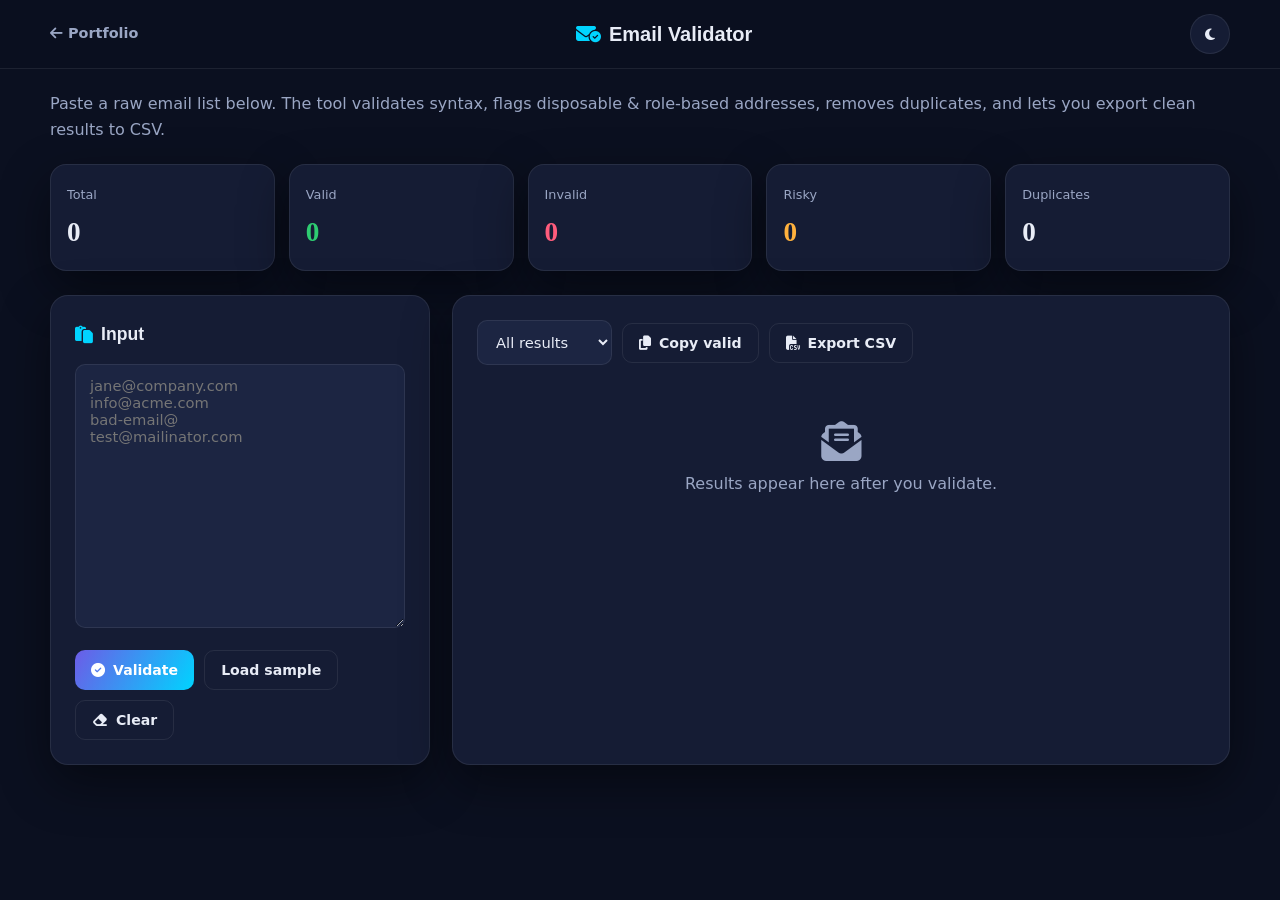
==== commit c1e7fb96: "Add files via upload" ====
--- a/index.html
+++ b/index.html
@@ -3,202 +3,61 @@
 <head>
   <meta charset="UTF-8" />
   <meta name="viewport" content="width=device-width, initial-scale=1.0" />
-  <meta name="description" content="Sajib Ahmed - Lead Generation Specialist. B2B lead generation, prospecting, LinkedIn outreach, data mining and CRM management." />
-  <meta name="author" content="Sajib Ahmed" />
-  <title>Sajib Ahmed | Lead Generation Specialist</title>
-  <link rel="preconnect" href="https://fonts.googleapis.com" />
-  <link rel="preconnect" href="https://fonts.gstatic.com" crossorigin />
+  <title>Email List Validator | Sajib Ahmed</title>
+  <meta name="description" content="A real interactive tool to validate, clean and de-duplicate email lists. Built by Sajib Ahmed." />
   <link href="https://fonts.googleapis.com/css2?family=Inter:wght@400;500;600;700;800&family=Poppins:wght@600;700;800&display=swap" rel="stylesheet" />
   <link rel="stylesheet" href="https://cdnjs.cloudflare.com/ajax/libs/font-awesome/6.5.1/css/all.min.css" />
-  <link rel="stylesheet" href="css/style.css" />
+  <link rel="stylesheet" href="app.css" />
 </head>
 <body>
-  <!-- Progress bar -->
-  <div class="scroll-progress" id="scrollProgress"></div>
-
-  <!-- Navbar -->
-  <header class="navbar" id="navbar">
-    <div class="container nav-inner">
-      <a href="#home" class="logo">Sajib<span>.</span></a>
-      <nav class="nav-links" id="navLinks">
-        <a href="#home" class="active">Home</a>
-        <a href="#about">About</a>
-        <a href="#services">Services</a>
-        <a href="#skills">Skills</a>
-        <a href="#portfolio">Portfolio</a>
-        <a href="#contact">Contact</a>
-      </nav>
-      <div class="nav-actions">
-        <button class="theme-toggle" id="themeToggle" aria-label="Toggle theme"><i class="fa-solid fa-moon"></i></button>
-        <button class="hamburger" id="hamburger" aria-label="Menu"><span></span><span></span><span></span></button>
-      </div>
+  <header class="app-bar">
+    <div class="wrap bar-inner">
+      <a href="../../index.html" class="back"><i class="fa-solid fa-arrow-left"></i> Portfolio</a>
+      <h1><i class="fa-solid fa-envelope-circle-check"></i> Email Validator</h1>
+      <button id="themeToggle" class="icon-btn" aria-label="theme"><i class="fa-solid fa-moon"></i></button>
     </div>
   </header>
 
-  <!-- Hero -->
-  <section class="hero" id="home">
-    <div class="container hero-inner">
-      <div class="hero-text reveal">
-        <p class="eyebrow">👋 Hi, I'm Sajib Ahmed</p>
-        <h1>I help businesses grow with <span class="gradient-text typed" id="typed"></span></h1>
-        <p class="hero-sub">B2B Lead Generation Specialist turning cold data into warm, qualified pipelines. Prospecting, LinkedIn outreach, data mining and CRM management that actually converts.</p>
-        <div class="hero-cta">
-          <a href="#contact" class="btn btn-primary">Hire Me <i class="fa-solid fa-arrow-right"></i></a>
-          <a href="assets/Sajib-Ahmed-Resume.txt" download class="btn btn-ghost">Download CV <i class="fa-solid fa-download"></i></a>
+  <main class="wrap">
+    <p class="lede">Paste a raw email list below. The tool validates syntax, flags disposable &amp; role-based addresses, removes duplicates, and lets you export clean results to CSV.</p>
+
+    <section class="stats">
+      <div class="stat"><span>Total</span><strong id="stTotal">0</strong></div>
+      <div class="stat ok"><span>Valid</span><strong id="stValid">0</strong></div>
+      <div class="stat bad"><span>Invalid</span><strong id="stInvalid">0</strong></div>
+      <div class="stat warn"><span>Risky</span><strong id="stRisky">0</strong></div>
+      <div class="stat"><span>Duplicates</span><strong id="stDupes">0</strong></div>
+    </section>
+
+    <div class="grid">
+      <section class="panel">
+        <h2><i class="fa-solid fa-paste"></i> Input</h2>
+        <textarea id="input" rows="14" placeholder="jane@company.com&#10;info@acme.com&#10;bad-email@&#10;test@mailinator.com"></textarea>
+        <div class="actions">
+          <button class="btn" id="validateBtn"><i class="fa-solid fa-circle-check"></i> Validate</button>
+          <button class="btn ghost" id="sampleBtn">Load sample</button>
+          <button class="btn ghost" id="clearBtn"><i class="fa-solid fa-eraser"></i> Clear</button>
         </div>
-        <div class="hero-socials">
-          <a href="https://www.linkedin.com/in/sajibahmedsuvro/" target="_blank" rel="noopener" aria-label="LinkedIn"><i class="fa-brands fa-linkedin-in"></i></a>
-          <a href="https://github.com/sajibahmedcu-a11y/lead-gen-portfolio" target="_blank" rel="noopener" aria-label="GitHub"><i class="fa-brands fa-github"></i></a>
-          <a href="mailto:sajib.ahmed.cu@gmail.com" aria-label="Email"><i class="fa-solid fa-envelope"></i></a>
+      </section>
+
+      <section class="panel wide">
+        <div class="toolbar">
+          <select id="filter">
+            <option value="all">All results</option>
+            <option value="valid">Valid only</option>
+            <option value="invalid">Invalid only</option>
+            <option value="risky">Risky only</option>
+          </select>
+          <button class="btn ghost" id="copyBtn"><i class="fa-solid fa-copy"></i> Copy valid</button>
+          <button class="btn ghost" id="exportBtn"><i class="fa-solid fa-file-csv"></i> Export CSV</button>
         </div>
-      </div>
-      <div class="hero-card reveal">
-        <div class="avatar-ring">
-          <div class="avatar">SA</div>
-        </div>
-        <div class="hero-stats">
-          <div><strong class="counter" data-target="500">0</strong><span>Leads / mo</span></div>
-          <div><strong class="counter" data-target="98">0</strong><span>% Accuracy</span></div>
-          <div><strong class="counter" data-target="40">0</strong><span>Clients</span></div>
-        </div>
-      </div>
+        <div id="results" class="results"></div>
+        <div id="empty" class="empty"><i class="fa-solid fa-envelope-open-text"></i><p>Results appear here after you validate.</p></div>
+      </section>
     </div>
-    <a href="#about" class="scroll-down"><i class="fa-solid fa-chevron-down"></i></a>
-  </section>
+  </main>
 
-  <!-- About -->
-  <section class="section" id="about">
-    <div class="container">
-      <div class="section-head reveal">
-        <span class="tag">About Me</span>
-        <h2>Data-driven lead generation that fills your pipeline</h2>
-      </div>
-      <div class="about-grid">
-        <div class="reveal">
-          <p>I'm a Lead Generation Specialist focused on building accurate, targeted prospect lists and outreach campaigns for B2B companies. I find the right people, verify their details, and hand you a clean pipeline ready to convert.</p>
-          <p>I work with tools like LinkedIn Sales Navigator, Apollo, Hunter, and CRM platforms to deliver verified, high-intent leads that sales teams love.</p>
-          <ul class="check-list">
-            <li><i class="fa-solid fa-circle-check"></i> Verified, bounce-free contact data</li>
-            <li><i class="fa-solid fa-circle-check"></i> Targeted prospecting by industry &amp; title</li>
-            <li><i class="fa-solid fa-circle-check"></i> Personalized outreach that gets replies</li>
-            <li><i class="fa-solid fa-circle-check"></i> Clean CRM-ready exports</li>
-          </ul>
-        </div>
-        <div class="about-cards">
-          <div class="info-card reveal"><i class="fa-solid fa-bullseye"></i><h4>Targeted</h4><p>Right person, right company, right time.</p></div>
-          <div class="info-card reveal"><i class="fa-solid fa-shield-halved"></i><h4>Verified</h4><p>Every email and number double-checked.</p></div>
-          <div class="info-card reveal"><i class="fa-solid fa-gauge-high"></i><h4>Fast</h4><p>Reliable turnaround, on every project.</p></div>
-          <div class="info-card reveal"><i class="fa-solid fa-handshake"></i><h4>Trusted</h4><p>Long-term partnerships, not one-offs.</p></div>
-        </div>
-      </div>
-    </div>
-  </section>
-
-  <!-- Services -->
-  <section class="section alt" id="services">
-    <div class="container">
-      <div class="section-head reveal">
-        <span class="tag">What I Do</span>
-        <h2>Services</h2>
-      </div>
-      <div class="cards-grid">
-        <div class="service-card reveal"><div class="icon"><i class="fa-solid fa-magnifying-glass-chart"></i></div><h3>B2B Lead Generation</h3><p>Targeted prospect lists built around your ideal customer profile.</p></div>
-        <div class="service-card reveal"><div class="icon"><i class="fa-brands fa-linkedin"></i></div><h3>LinkedIn Outreach</h3><p>Sales Navigator prospecting and personalized connection campaigns.</p></div>
-        <div class="service-card reveal"><div class="icon"><i class="fa-solid fa-envelope-open-text"></i></div><h3>Email List Building</h3><p>Verified, bounce-free email lists ready for cold outreach.</p></div>
-        <div class="service-card reveal"><div class="icon"><i class="fa-solid fa-database"></i></div><h3>Data Mining &amp; Entry</h3><p>Web research and clean, structured data delivery.</p></div>
-        <div class="service-card reveal"><div class="icon"><i class="fa-solid fa-diagram-project"></i></div><h3>CRM Management</h3><p>Organized, deduplicated pipelines in HubSpot, Zoho &amp; more.</p></div>
-        <div class="service-card reveal"><div class="icon"><i class="fa-solid fa-chart-line"></i></div><h3>Lead Scoring</h3><p>Prioritize hot leads so sales focuses where it matters.</p></div>
-      </div>
-    </div>
-  </section>
-
-  <!-- Skills -->
-  <section class="section" id="skills">
-    <div class="container">
-      <div class="section-head reveal">
-        <span class="tag">Skills</span>
-        <h2>Tools &amp; Expertise</h2>
-      </div>
-      <div class="skills-grid">
-        <div class="skill reveal"><div class="skill-top"><span>Lead Generation</span><span>95%</span></div><div class="bar"><i style="--w:95%"></i></div></div>
-        <div class="skill reveal"><div class="skill-top"><span>LinkedIn Sales Navigator</span><span>92%</span></div><div class="bar"><i style="--w:92%"></i></div></div>
-        <div class="skill reveal"><div class="skill-top"><span>Data Mining &amp; Research</span><span>90%</span></div><div class="bar"><i style="--w:90%"></i></div></div>
-        <div class="skill reveal"><div class="skill-top"><span>Email Verification</span><span>88%</span></div><div class="bar"><i style="--w:88%"></i></div></div>
-        <div class="skill reveal"><div class="skill-top"><span>CRM Management</span><span>85%</span></div><div class="bar"><i style="--w:85%"></i></div></div>
-        <div class="skill reveal"><div class="skill-top"><span>Excel &amp; Google Sheets</span><span>90%</span></div><div class="bar"><i style="--w:90%"></i></div></div>
-      </div>
-      <div class="tool-pills reveal">
-        <span>Apollo.io</span><span>Hunter.io</span><span>LinkedIn Sales Nav</span><span>HubSpot</span><span>Zoho CRM</span><span>Snov.io</span><span>NeverBounce</span><span>Google Sheets</span>
-      </div>
-    </div>
-  </section>
-
-  <!-- Portfolio -->
-  <section class="section alt" id="portfolio">
-    <div class="container">
-      <div class="section-head reveal">
-        <span class="tag">Portfolio</span>
-        <h2>Featured Work</h2>
-      </div>
-      <div class="cards-grid">
-        <article class="project-card featured reveal">
-          <div class="project-top"><i class="fa-solid fa-bolt"></i><span class="badge">Live App</span></div>
-          <h3>Lead Capture &amp; Scoring Tool</h3>
-          <p>A real, working web app I built. Capture leads, auto-score them, filter, and export to CSV. Data persists in your browser.</p>
-          <div class="project-links">
-            <a href="projects/lead-tool/index.html" class="btn btn-primary btn-sm">Open Live Demo <i class="fa-solid fa-arrow-up-right-from-square"></i></a>
-            <a href="https://github.com/sajibahmedcu-a11y/lead-gen-portfolio" target="_blank" rel="noopener" class="btn btn-ghost btn-sm"><i class="fa-brands fa-github"></i> Code</a>
-          </div>
-        </article>
-        <article class="project-card reveal"><div class="project-top"><i class="fa-solid fa-list-check"></i></div><h3>SaaS Founders List</h3><p>1,200 verified decision-maker contacts for a US SaaS client, 98% deliverability.</p><span class="chip">Case Study</span></article>
-        <article class="project-card reveal"><div class="project-top"><i class="fa-brands fa-linkedin"></i></div><h3>LinkedIn Outreach Campaign</h3><p>32% reply rate across 500 personalized connection requests in a single niche.</p><span class="chip">Case Study</span></article>
-      </div>
-    </div>
-  </section>
-
-  <!-- Testimonials -->
-  <section class="section" id="testimonials">
-    <div class="container">
-      <div class="section-head reveal"><span class="tag">Testimonials</span><h2>What clients say</h2></div>
-      <div class="cards-grid">
-        <blockquote class="quote reveal"><i class="fa-solid fa-quote-left"></i><p>Sajib delivered a clean, verified list ahead of schedule. Our sales team booked 14 meetings from it.</p><footer>— Marketing Lead, US SaaS</footer></blockquote>
-        <blockquote class="quote reveal"><i class="fa-solid fa-quote-left"></i><p>Best lead-gen freelancer I've worked with. Accurate data and great communication.</p><footer>— Founder, Agency</footer></blockquote>
-        <blockquote class="quote reveal"><i class="fa-solid fa-quote-left"></i><p>Highly recommend. The LinkedIn campaign he ran beat our internal benchmarks.</p><footer>— Head of Growth</footer></blockquote>
-      </div>
-    </div>
-  </section>
-
-  <!-- Contact -->
-  <section class="section alt" id="contact">
-    <div class="container contact-grid">
-      <div class="reveal">
-        <span class="tag">Contact</span>
-        <h2>Let's build your pipeline</h2>
-        <p>Available for freelance and contract lead generation projects. Reach out and I'll reply within 24 hours.</p>
-        <ul class="contact-list">
-          <li><i class="fa-solid fa-envelope"></i><a href="mailto:sajib.ahmed.cu@gmail.com">sajib.ahmed.cu@gmail.com</a></li>
-          <li><i class="fa-solid fa-phone"></i><a href="tel:+8801854546077">+880 1854 546077</a></li>
-          <li><i class="fa-brands fa-linkedin"></i><a href="https://www.linkedin.com/in/sajibahmedsuvro/" target="_blank" rel="noopener">linkedin.com/in/sajibahmedsuvro</a></li>
-          <li><i class="fa-brands fa-github"></i><a href="https://github.com/sajibahmedcu-a11y/lead-gen-portfolio" target="_blank" rel="noopener">github.com/sajibahmedcu-a11y</a></li>
-        </ul>
-      </div>
-      <form class="contact-form reveal" id="contactForm" novalidate>
-        <div class="field"><label>Name</label><input type="text" name="name" required placeholder="Your name" /><small></small></div>
-        <div class="field"><label>Email</label><input type="email" name="email" required placeholder="you@email.com" /><small></small></div>
-        <div class="field"><label>Message</label><textarea name="message" rows="5" required placeholder="Tell me about your project..."></textarea><small></small></div>
-        <button type="submit" class="btn btn-primary">Send Message <i class="fa-solid fa-paper-plane"></i></button>
-        <p class="form-note" id="formNote"></p>
-      </form>
-    </div>
-  </section>
-
-  <footer class="footer">
-    <div class="container footer-inner">
-      <p>&copy; <span id="year"></span> Sajib Ahmed — Lead Generation Specialist.</p>
-      <a href="#home" class="to-top"><i class="fa-solid fa-arrow-up"></i></a>
-    </div>
-  </footer>
-
-  <script src="js/main.js"></script>
+  <div id="toast" class="toast"></div>
+  <script src="app.js"></script>
 </body>
 </html>
--- a/app.css
+++ b/app.css
@@ -0,0 +1,43 @@
+:root{--bg:#0b1020;--panel:#151c34;--soft:#1c2542;--text:#e8ecf6;--muted:#9aa6c4;--brand:#6c5ce7;--brand2:#00d4ff;--border:rgba(255,255,255,.08);--ok:#2ecc71;--bad:#ff5c7c;--warn:#ffb13d;--shadow:0 18px 50px rgba(0,0,0,.45)}
+[data-theme="light"]{--bg:#eef2fb;--panel:#fff;--soft:#f3f6ff;--text:#101426;--muted:#5b647e;--border:rgba(16,20,38,.08);--shadow:0 18px 50px rgba(20,30,80,.12)}
+*{margin:0;padding:0;box-sizing:border-box}
+body{font-family:'Inter',system-ui,sans-serif;background:var(--bg);color:var(--text);line-height:1.6;min-height:100vh;transition:.3s}
+h1,h2{font-family:'Poppins',sans-serif}
+.wrap{width:min(1180px,94%);margin:0 auto}
+.app-bar{position:sticky;top:0;z-index:10;background:color-mix(in srgb,var(--bg) 85%,transparent);backdrop-filter:blur(12px);border-bottom:1px solid var(--border);padding:14px 0}
+.bar-inner{display:flex;align-items:center;justify-content:space-between}
+.app-bar h1{font-size:1.25rem;display:flex;align-items:center;gap:8px}.app-bar h1 i{color:var(--brand2)}
+.back{color:var(--muted);text-decoration:none;font-weight:600;font-size:.9rem;transition:.3s}.back:hover{color:var(--text)}
+.icon-btn{background:var(--panel);border:1px solid var(--border);color:var(--text);width:40px;height:40px;border-radius:50%;cursor:pointer}
+.lede{color:var(--muted);margin:22px 0}
+.stats{display:grid;grid-template-columns:repeat(5,1fr);gap:14px;margin-bottom:24px}
+.stat{background:var(--panel);border:1px solid var(--border);border-radius:16px;padding:16px;box-shadow:var(--shadow)}
+.stat span{font-size:.8rem;color:var(--muted)}
+.stat strong{display:block;font-family:'Poppins';font-size:1.7rem;margin-top:4px}
+.stat.ok strong{color:var(--ok)}.stat.bad strong{color:var(--bad)}.stat.warn strong{color:var(--warn)}
+.grid{display:grid;grid-template-columns:380px 1fr;gap:22px;margin-bottom:50px}
+.panel{background:var(--panel);border:1px solid var(--border);border-radius:18px;padding:24px;box-shadow:var(--shadow)}
+.panel h2{font-size:1.1rem;display:flex;align-items:center;gap:8px;margin-bottom:16px}.panel h2 i{color:var(--brand2)}
+textarea,select{width:100%;background:var(--soft);border:1px solid var(--border);border-radius:10px;padding:12px 14px;color:var(--text);font-family:inherit;font-size:.92rem;transition:.25s;resize:vertical}
+textarea:focus,select:focus{outline:none;border-color:var(--brand)}
+.actions{display:flex;gap:10px;margin-top:14px;flex-wrap:wrap}
+.btn{display:inline-flex;align-items:center;justify-content:center;gap:8px;background:linear-gradient(120deg,var(--brand),var(--brand2));color:#fff;border:0;border-radius:10px;padding:11px 16px;font-weight:600;cursor:pointer;font-family:inherit;font-size:.88rem;transition:.3s}
+.btn:hover{transform:translateY(-2px)}
+.btn.ghost{background:transparent;border:1px solid var(--border);color:var(--text)}
+.btn.ghost:hover{border-color:var(--brand)}
+.toolbar{display:flex;gap:10px;margin-bottom:16px;flex-wrap:wrap;align-items:center}
+.toolbar select{width:auto}
+.results{display:flex;flex-direction:column;gap:8px;max-height:560px;overflow-y:auto}
+.row{display:flex;align-items:center;gap:12px;background:var(--soft);border:1px solid var(--border);border-left-width:4px;border-radius:10px;padding:11px 14px;animation:pop .25s ease}
+@keyframes pop{from{opacity:0;transform:translateY(6px)}to{opacity:1;transform:none}}
+.row.valid{border-left-color:var(--ok)}.row.invalid{border-left-color:var(--bad)}.row.risky{border-left-color:var(--warn)}
+.row i.status{font-size:1.1rem}
+.row.valid i.status{color:var(--ok)}.row.invalid i.status{color:var(--bad)}.row.risky i.status{color:var(--warn)}
+.row .email{flex:1;font-weight:500;white-space:nowrap;overflow:hidden;text-overflow:ellipsis}
+.row .reason{font-size:.78rem;color:var(--muted)}
+.empty{text-align:center;padding:40px 20px;color:var(--muted)}
+.empty i{font-size:2.5rem;margin-bottom:10px;display:block}
+.hide{display:none!important}
+.toast{position:fixed;bottom:24px;left:50%;transform:translate(-50%,80px);background:var(--panel);border:1px solid var(--border);border-left:4px solid var(--brand2);padding:14px 20px;border-radius:12px;box-shadow:var(--shadow);font-weight:600;opacity:0;transition:.35s;z-index:50}
+.toast.show{transform:translate(-50%,0);opacity:1}
+@media(max-width:860px){.stats{grid-template-columns:repeat(2,1fr)}.grid{grid-template-columns:1fr}}
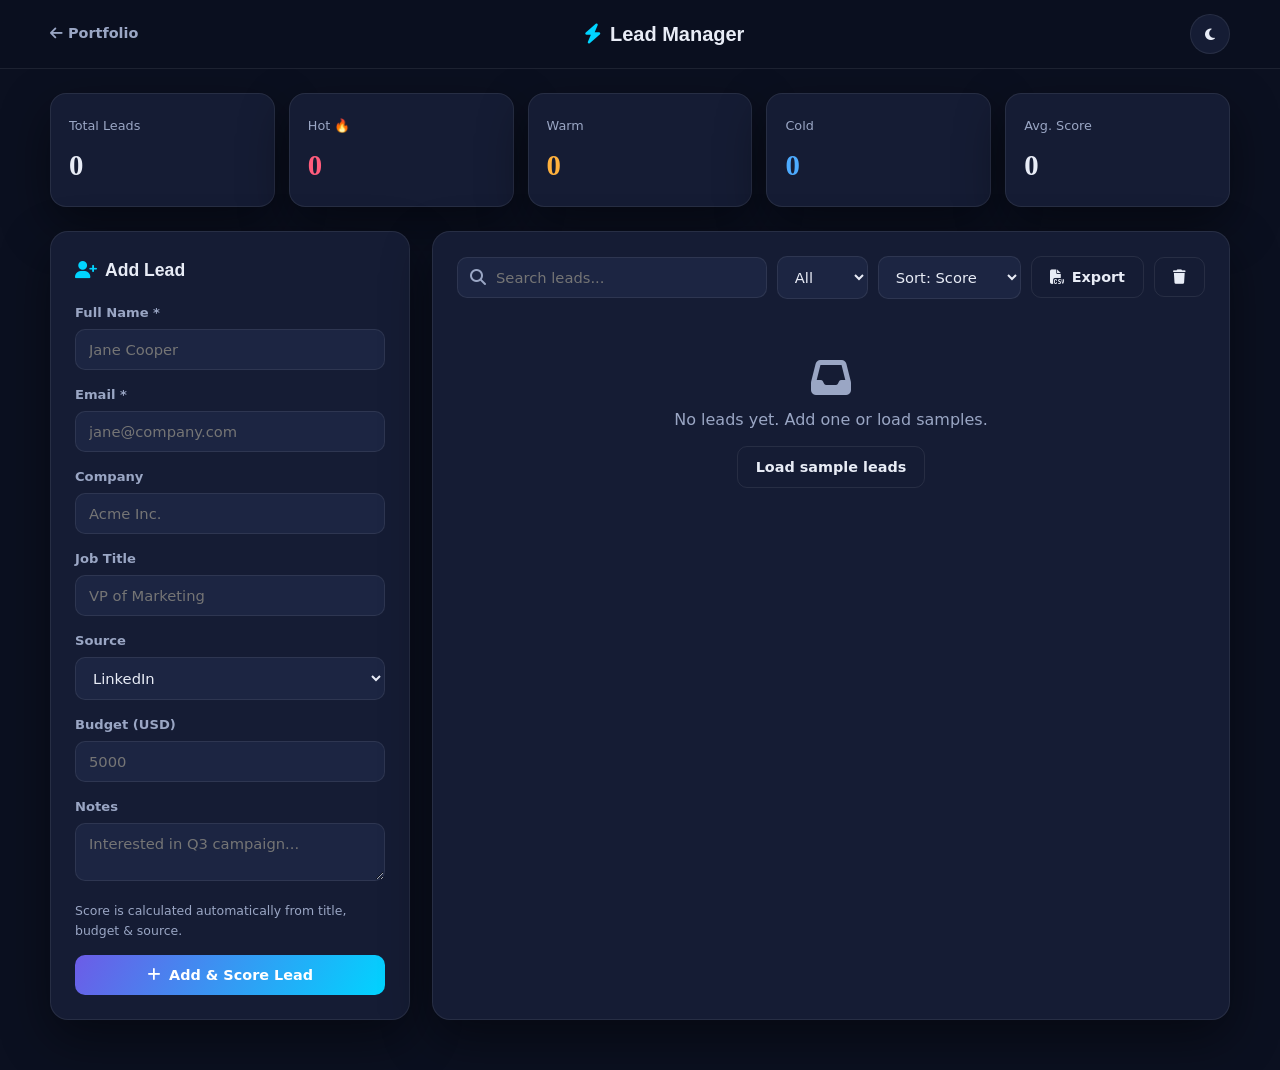
==== commit 966b52e5: "Add files via upload" ====
--- a/index.html
+++ b/index.html
@@ -3,8 +3,8 @@
 <head>
   <meta charset="UTF-8" />
   <meta name="viewport" content="width=device-width, initial-scale=1.0" />
-  <title>Email List Validator | Sajib Ahmed</title>
-  <meta name="description" content="A real interactive tool to validate, clean and de-duplicate email lists. Built by Sajib Ahmed." />
+  <title>Lead Capture &amp; Scoring Tool | Sajib Ahmed</title>
+  <meta name="description" content="A real interactive lead management app: capture, auto-score, filter, search and export B2B leads. Built by Sajib Ahmed." />
   <link href="https://fonts.googleapis.com/css2?family=Inter:wght@400;500;600;700;800&family=Poppins:wght@600;700;800&display=swap" rel="stylesheet" />
   <link rel="stylesheet" href="https://cdnjs.cloudflare.com/ajax/libs/font-awesome/6.5.1/css/all.min.css" />
   <link rel="stylesheet" href="app.css" />
@@ -13,46 +13,57 @@
   <header class="app-bar">
     <div class="wrap bar-inner">
       <a href="../../index.html" class="back"><i class="fa-solid fa-arrow-left"></i> Portfolio</a>
-      <h1><i class="fa-solid fa-envelope-circle-check"></i> Email Validator</h1>
+      <h1><i class="fa-solid fa-bolt"></i> Lead Manager</h1>
       <button id="themeToggle" class="icon-btn" aria-label="theme"><i class="fa-solid fa-moon"></i></button>
     </div>
   </header>
 
   <main class="wrap">
-    <p class="lede">Paste a raw email list below. The tool validates syntax, flags disposable &amp; role-based addresses, removes duplicates, and lets you export clean results to CSV.</p>
-
-    <section class="stats">
-      <div class="stat"><span>Total</span><strong id="stTotal">0</strong></div>
-      <div class="stat ok"><span>Valid</span><strong id="stValid">0</strong></div>
-      <div class="stat bad"><span>Invalid</span><strong id="stInvalid">0</strong></div>
-      <div class="stat warn"><span>Risky</span><strong id="stRisky">0</strong></div>
-      <div class="stat"><span>Duplicates</span><strong id="stDupes">0</strong></div>
+    <!-- Stats -->
+    <section class="stats" id="stats">
+      <div class="stat"><span class="stat-label">Total Leads</span><strong id="stTotal">0</strong></div>
+      <div class="stat hot"><span class="stat-label">Hot 🔥</span><strong id="stHot">0</strong></div>
+      <div class="stat warm"><span class="stat-label">Warm</span><strong id="stWarm">0</strong></div>
+      <div class="stat cold"><span class="stat-label">Cold</span><strong id="stCold">0</strong></div>
+      <div class="stat"><span class="stat-label">Avg. Score</span><strong id="stAvg">0</strong></div>
     </section>
 
     <div class="grid">
+      <!-- Add form -->
       <section class="panel">
-        <h2><i class="fa-solid fa-paste"></i> Input</h2>
-        <textarea id="input" rows="14" placeholder="jane@company.com&#10;info@acme.com&#10;bad-email@&#10;test@mailinator.com"></textarea>
-        <div class="actions">
-          <button class="btn" id="validateBtn"><i class="fa-solid fa-circle-check"></i> Validate</button>
-          <button class="btn ghost" id="sampleBtn">Load sample</button>
-          <button class="btn ghost" id="clearBtn"><i class="fa-solid fa-eraser"></i> Clear</button>
-        </div>
+        <h2><i class="fa-solid fa-user-plus"></i> Add Lead</h2>
+        <form id="leadForm" class="lead-form">
+          <label>Full Name *<input name="name" required placeholder="Jane Cooper" /></label>
+          <label>Email *<input name="email" type="email" required placeholder="jane@company.com" /></label>
+          <label>Company<input name="company" placeholder="Acme Inc." /></label>
+          <label>Job Title<input name="title" placeholder="VP of Marketing" /></label>
+          <label>Source
+            <select name="source">
+              <option>LinkedIn</option><option>Website</option><option>Referral</option><option>Cold Email</option><option>Event</option><option>Other</option>
+            </select>
+          </label>
+          <label>Budget (USD)<input name="budget" type="number" min="0" placeholder="5000" /></label>
+          <label class="full">Notes<textarea name="notes" rows="2" placeholder="Interested in Q3 campaign..."></textarea></label>
+          <p class="hint">Score is calculated automatically from title, budget &amp; source.</p>
+          <button class="btn" type="submit"><i class="fa-solid fa-plus"></i> Add &amp; Score Lead</button>
+        </form>
       </section>
 
+      <!-- List -->
       <section class="panel wide">
         <div class="toolbar">
+          <div class="search"><i class="fa-solid fa-magnifying-glass"></i><input id="search" placeholder="Search leads..." /></div>
           <select id="filter">
-            <option value="all">All results</option>
-            <option value="valid">Valid only</option>
-            <option value="invalid">Invalid only</option>
-            <option value="risky">Risky only</option>
+            <option value="all">All</option><option value="hot">Hot</option><option value="warm">Warm</option><option value="cold">Cold</option>
           </select>
-          <button class="btn ghost" id="copyBtn"><i class="fa-solid fa-copy"></i> Copy valid</button>
-          <button class="btn ghost" id="exportBtn"><i class="fa-solid fa-file-csv"></i> Export CSV</button>
+          <select id="sort">
+            <option value="score">Sort: Score</option><option value="name">Sort: Name</option><option value="date">Sort: Newest</option>
+          </select>
+          <button class="btn ghost" id="exportBtn"><i class="fa-solid fa-file-csv"></i> Export</button>
+          <button class="btn ghost danger" id="clearBtn"><i class="fa-solid fa-trash"></i></button>
         </div>
-        <div id="results" class="results"></div>
-        <div id="empty" class="empty"><i class="fa-solid fa-envelope-open-text"></i><p>Results appear here after you validate.</p></div>
+        <div id="leadList" class="lead-list"></div>
+        <div id="empty" class="empty"><i class="fa-solid fa-inbox"></i><p>No leads yet. Add one or load samples.</p><button class="btn ghost" id="sampleBtn">Load sample leads</button></div>
       </section>
     </div>
   </main>
--- a/app.css
+++ b/app.css
@@ -1,4 +1,4 @@
-:root{--bg:#0b1020;--panel:#151c34;--soft:#1c2542;--text:#e8ecf6;--muted:#9aa6c4;--brand:#6c5ce7;--brand2:#00d4ff;--border:rgba(255,255,255,.08);--ok:#2ecc71;--bad:#ff5c7c;--warn:#ffb13d;--shadow:0 18px 50px rgba(0,0,0,.45)}
+:root{--bg:#0b1020;--panel:#151c34;--soft:#1c2542;--text:#e8ecf6;--muted:#9aa6c4;--brand:#6c5ce7;--brand2:#00d4ff;--border:rgba(255,255,255,.08);--hot:#ff5c7c;--warm:#ffb13d;--cold:#4dabff;--shadow:0 18px 50px rgba(0,0,0,.45)}
 [data-theme="light"]{--bg:#eef2fb;--panel:#fff;--soft:#f3f6ff;--text:#101426;--muted:#5b647e;--border:rgba(16,20,38,.08);--shadow:0 18px 50px rgba(20,30,80,.12)}
 *{margin:0;padding:0;box-sizing:border-box}
 body{font-family:'Inter',system-ui,sans-serif;background:var(--bg);color:var(--text);line-height:1.6;min-height:100vh;transition:.3s}
@@ -9,35 +9,56 @@
 .app-bar h1{font-size:1.25rem;display:flex;align-items:center;gap:8px}.app-bar h1 i{color:var(--brand2)}
 .back{color:var(--muted);text-decoration:none;font-weight:600;font-size:.9rem;transition:.3s}.back:hover{color:var(--text)}
 .icon-btn{background:var(--panel);border:1px solid var(--border);color:var(--text);width:40px;height:40px;border-radius:50%;cursor:pointer}
-.lede{color:var(--muted);margin:22px 0}
-.stats{display:grid;grid-template-columns:repeat(5,1fr);gap:14px;margin-bottom:24px}
-.stat{background:var(--panel);border:1px solid var(--border);border-radius:16px;padding:16px;box-shadow:var(--shadow)}
-.stat span{font-size:.8rem;color:var(--muted)}
-.stat strong{display:block;font-family:'Poppins';font-size:1.7rem;margin-top:4px}
-.stat.ok strong{color:var(--ok)}.stat.bad strong{color:var(--bad)}.stat.warn strong{color:var(--warn)}
-.grid{display:grid;grid-template-columns:380px 1fr;gap:22px;margin-bottom:50px}
+
+.stats{display:grid;grid-template-columns:repeat(5,1fr);gap:14px;margin:24px 0}
+.stat{background:var(--panel);border:1px solid var(--border);border-radius:16px;padding:18px;box-shadow:var(--shadow)}
+.stat-label{font-size:.8rem;color:var(--muted)}
+.stat strong{display:block;font-family:'Poppins';font-size:1.8rem;margin-top:4px}
+.stat.hot strong{color:var(--hot)}.stat.warm strong{color:var(--warm)}.stat.cold strong{color:var(--cold)}
+
+.grid{display:grid;grid-template-columns:360px 1fr;gap:22px;margin-bottom:50px}
 .panel{background:var(--panel);border:1px solid var(--border);border-radius:18px;padding:24px;box-shadow:var(--shadow)}
-.panel h2{font-size:1.1rem;display:flex;align-items:center;gap:8px;margin-bottom:16px}.panel h2 i{color:var(--brand2)}
-textarea,select{width:100%;background:var(--soft);border:1px solid var(--border);border-radius:10px;padding:12px 14px;color:var(--text);font-family:inherit;font-size:.92rem;transition:.25s;resize:vertical}
-textarea:focus,select:focus{outline:none;border-color:var(--brand)}
-.actions{display:flex;gap:10px;margin-top:14px;flex-wrap:wrap}
-.btn{display:inline-flex;align-items:center;justify-content:center;gap:8px;background:linear-gradient(120deg,var(--brand),var(--brand2));color:#fff;border:0;border-radius:10px;padding:11px 16px;font-weight:600;cursor:pointer;font-family:inherit;font-size:.88rem;transition:.3s}
+.panel h2{font-size:1.1rem;display:flex;align-items:center;gap:8px;margin-bottom:18px}.panel h2 i{color:var(--brand2)}
+.lead-form{display:grid;gap:14px}
+.lead-form label{display:block;font-size:.82rem;font-weight:600;color:var(--muted)}
+.lead-form .full{grid-column:1/-1}
+input,select,textarea{width:100%;margin-top:6px;background:var(--soft);border:1px solid var(--border);border-radius:10px;padding:11px 13px;color:var(--text);font-family:inherit;font-size:.92rem;transition:.25s}
+input:focus,select:focus,textarea:focus{outline:none;border-color:var(--brand)}
+.hint{font-size:.78rem;color:var(--muted)}
+.btn{display:inline-flex;align-items:center;justify-content:center;gap:8px;background:linear-gradient(120deg,var(--brand),var(--brand2));color:#fff;border:0;border-radius:10px;padding:12px 18px;font-weight:600;cursor:pointer;font-family:inherit;font-size:.9rem;transition:.3s}
 .btn:hover{transform:translateY(-2px)}
 .btn.ghost{background:transparent;border:1px solid var(--border);color:var(--text)}
 .btn.ghost:hover{border-color:var(--brand)}
-.toolbar{display:flex;gap:10px;margin-bottom:16px;flex-wrap:wrap;align-items:center}
-.toolbar select{width:auto}
-.results{display:flex;flex-direction:column;gap:8px;max-height:560px;overflow-y:auto}
-.row{display:flex;align-items:center;gap:12px;background:var(--soft);border:1px solid var(--border);border-left-width:4px;border-radius:10px;padding:11px 14px;animation:pop .25s ease}
-@keyframes pop{from{opacity:0;transform:translateY(6px)}to{opacity:1;transform:none}}
-.row.valid{border-left-color:var(--ok)}.row.invalid{border-left-color:var(--bad)}.row.risky{border-left-color:var(--warn)}
-.row i.status{font-size:1.1rem}
-.row.valid i.status{color:var(--ok)}.row.invalid i.status{color:var(--bad)}.row.risky i.status{color:var(--warn)}
-.row .email{flex:1;font-weight:500;white-space:nowrap;overflow:hidden;text-overflow:ellipsis}
-.row .reason{font-size:.78rem;color:var(--muted)}
+.btn.danger:hover{border-color:var(--hot);color:var(--hot)}
+
+.toolbar{display:flex;gap:10px;margin-bottom:18px;flex-wrap:wrap;align-items:center}
+.search{position:relative;flex:1;min-width:160px}
+.search i{position:absolute;left:13px;top:50%;transform:translateY(-50%);color:var(--muted)}
+.search input{margin:0;padding-left:38px}
+.toolbar select{width:auto;margin:0}
+
+.lead-list{display:flex;flex-direction:column;gap:12px;max-height:560px;overflow-y:auto}
+.lead{display:grid;grid-template-columns:auto 1fr auto;gap:14px;align-items:center;background:var(--soft);border:1px solid var(--border);border-left-width:4px;border-radius:14px;padding:14px 16px;transition:.25s;animation:pop .3s ease}
+@keyframes pop{from{opacity:0;transform:translateY(8px)}to{opacity:1;transform:none}}
+.lead:hover{transform:translateX(3px)}
+.lead.hot{border-left-color:var(--hot)}.lead.warm{border-left-color:var(--warm)}.lead.cold{border-left-color:var(--cold)}
+.lead .avatar{width:44px;height:44px;border-radius:12px;display:grid;place-items:center;font-weight:700;font-family:'Poppins';color:#fff;background:linear-gradient(120deg,var(--brand),var(--brand2))}
+.lead .info{min-width:0}
+.lead .info h3{font-size:1rem;display:flex;align-items:center;gap:8px;flex-wrap:wrap}
+.lead .info p{font-size:.82rem;color:var(--muted);white-space:nowrap;overflow:hidden;text-overflow:ellipsis}
+.tier{font-size:.66rem;padding:2px 8px;border-radius:50px;font-weight:700;text-transform:uppercase}
+.tier.hot{background:var(--hot);color:#fff}.tier.warm{background:var(--warm);color:#201500}.tier.cold{background:var(--cold);color:#02132b}
+.lead .right{display:flex;align-items:center;gap:12px}
+.score{text-align:center}
+.score b{font-family:'Poppins';font-size:1.3rem;display:block}
+.score span{font-size:.66rem;color:var(--muted)}
+.del{background:none;border:0;color:var(--muted);cursor:pointer;font-size:1rem;transition:.2s}.del:hover{color:var(--hot)}
 .empty{text-align:center;padding:40px 20px;color:var(--muted)}
 .empty i{font-size:2.5rem;margin-bottom:10px;display:block}
+.empty p{margin-bottom:14px}
 .hide{display:none!important}
+
 .toast{position:fixed;bottom:24px;left:50%;transform:translate(-50%,80px);background:var(--panel);border:1px solid var(--border);border-left:4px solid var(--brand2);padding:14px 20px;border-radius:12px;box-shadow:var(--shadow);font-weight:600;opacity:0;transition:.35s;z-index:50}
 .toast.show{transform:translate(-50%,0);opacity:1}
+
 @media(max-width:860px){.stats{grid-template-columns:repeat(2,1fr)}.grid{grid-template-columns:1fr}}
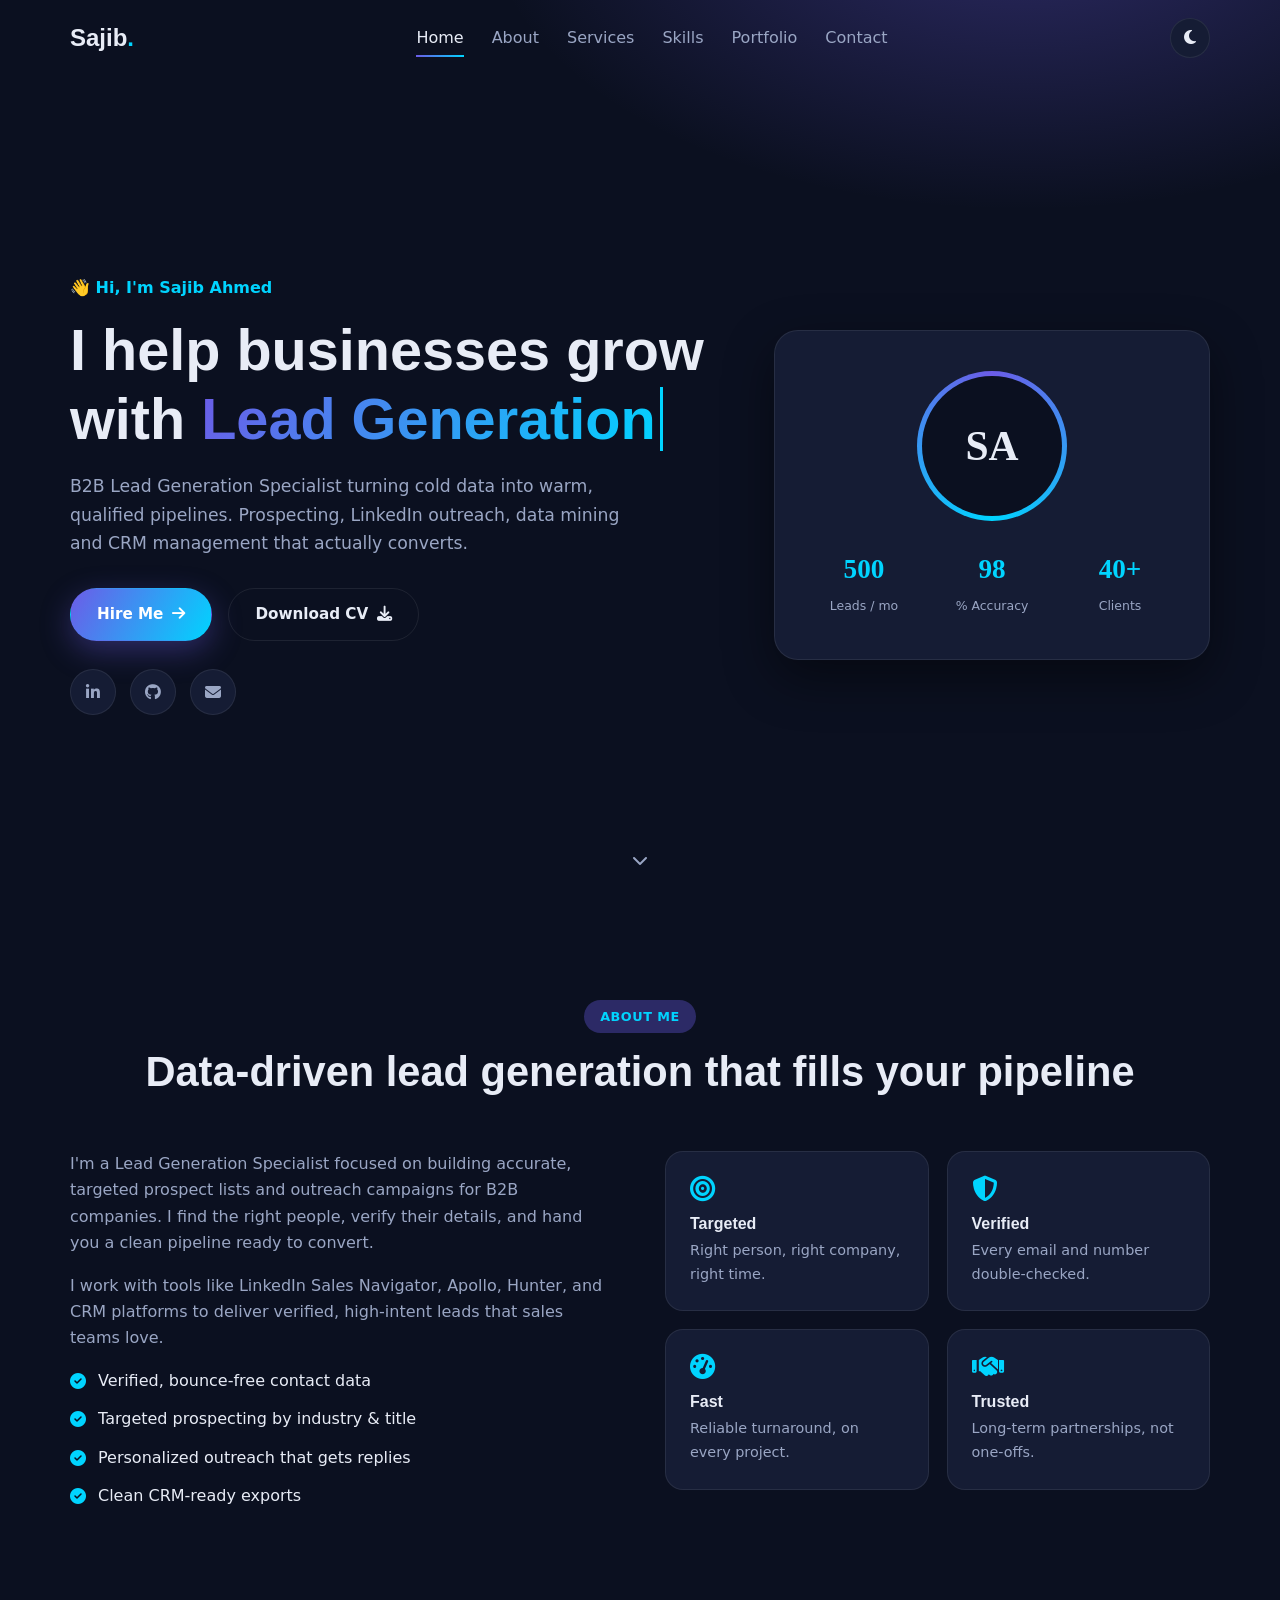
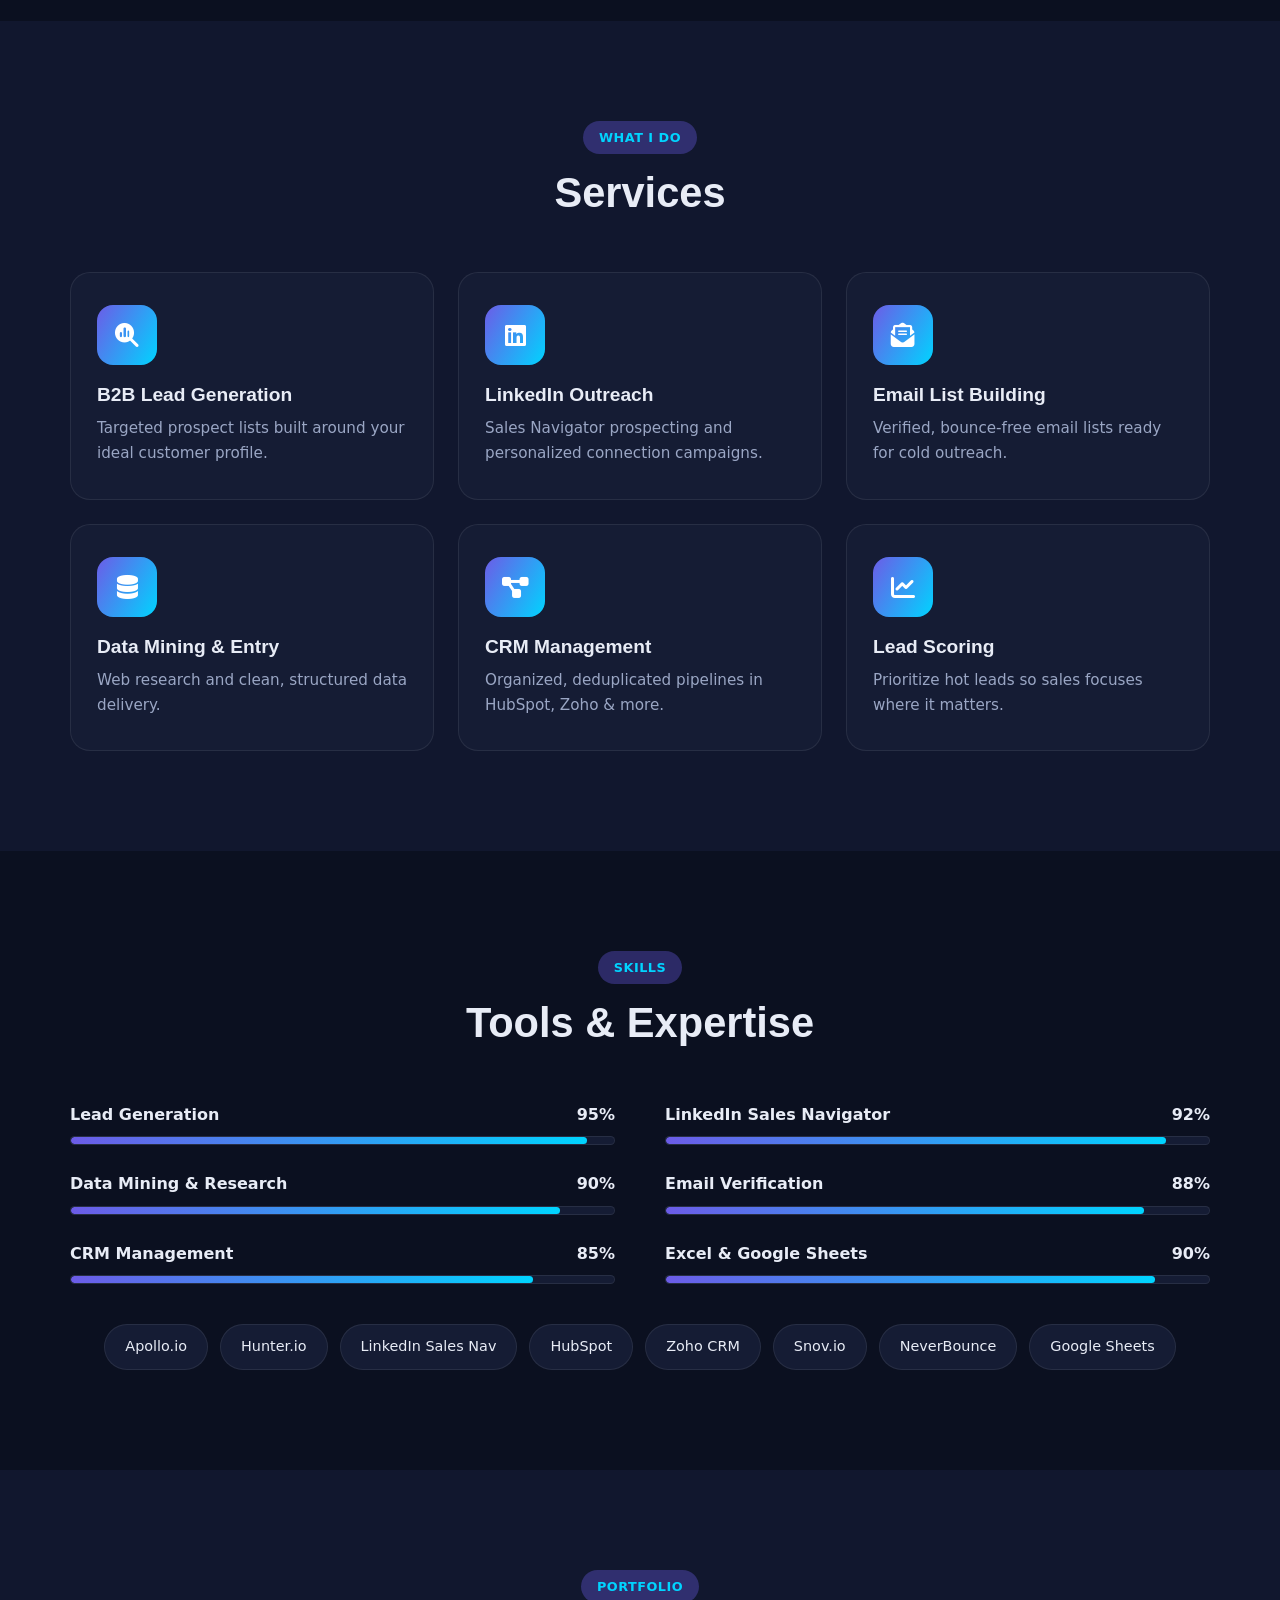
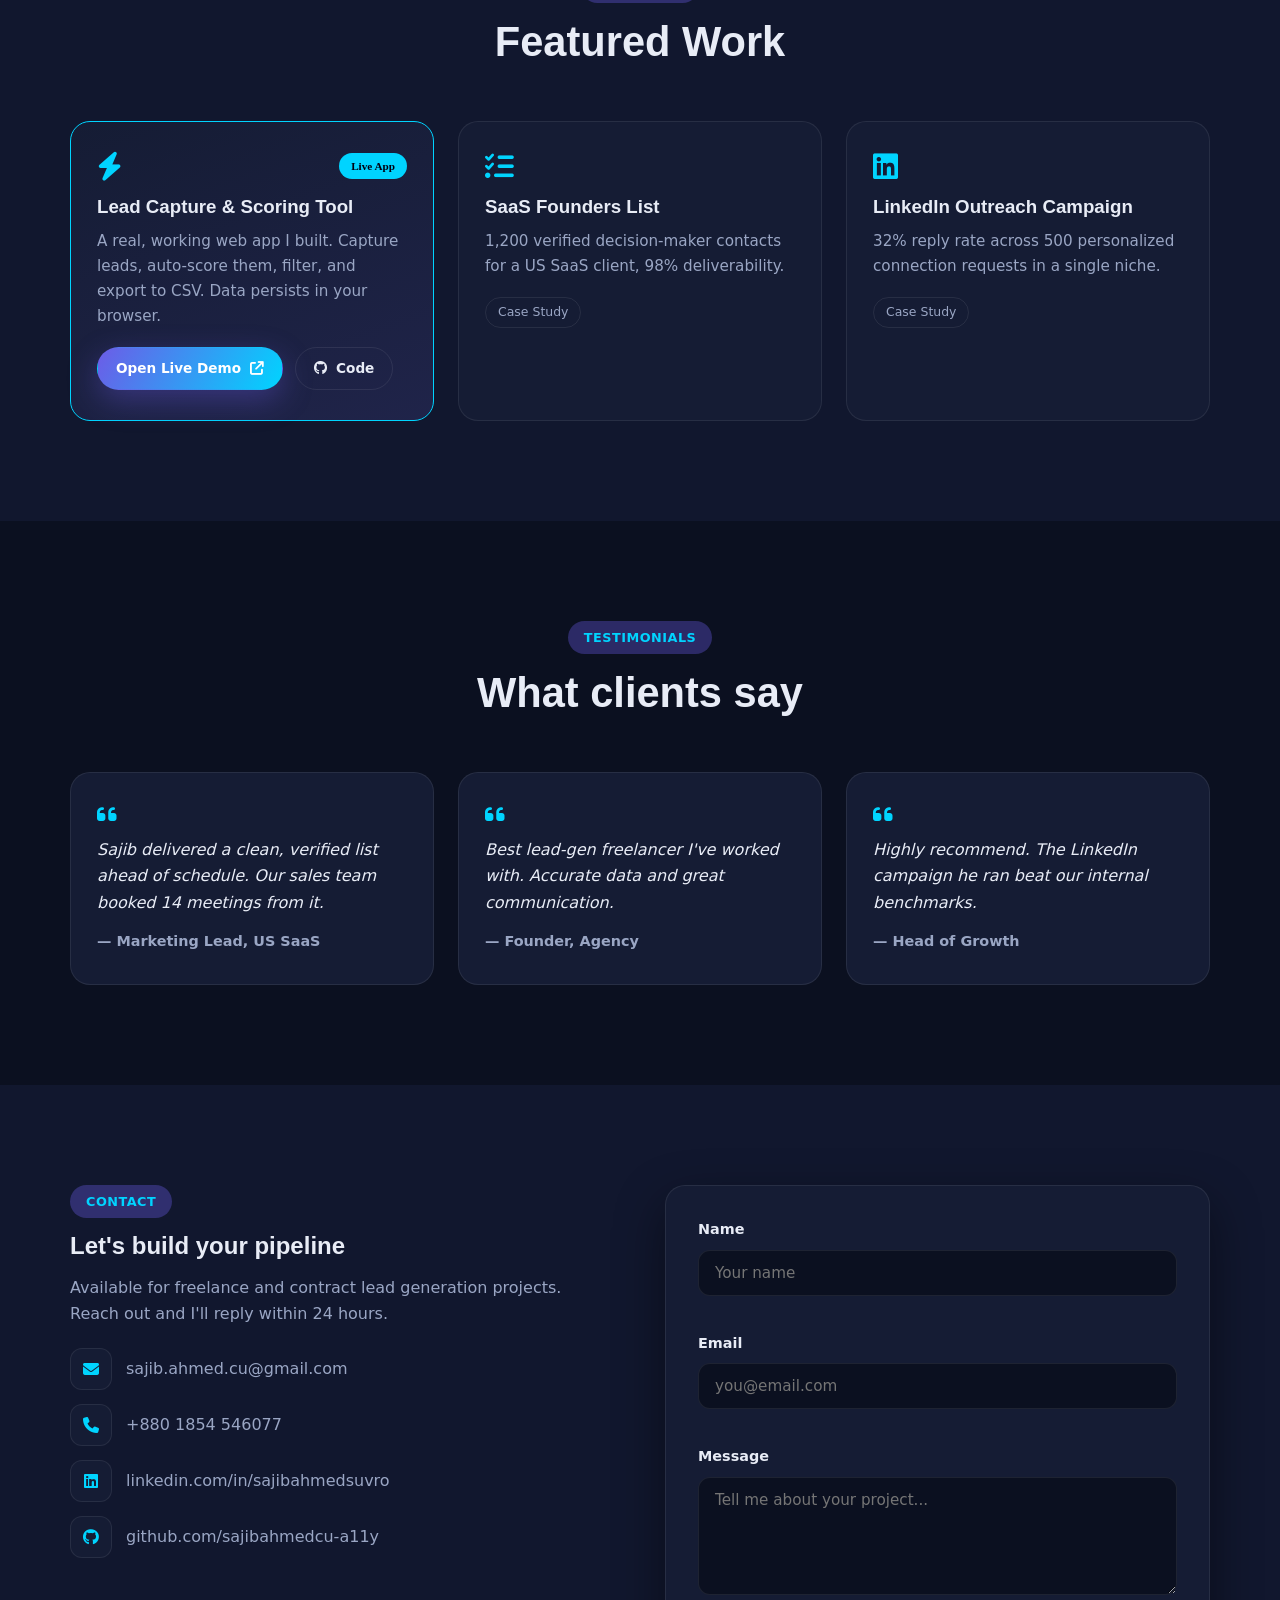
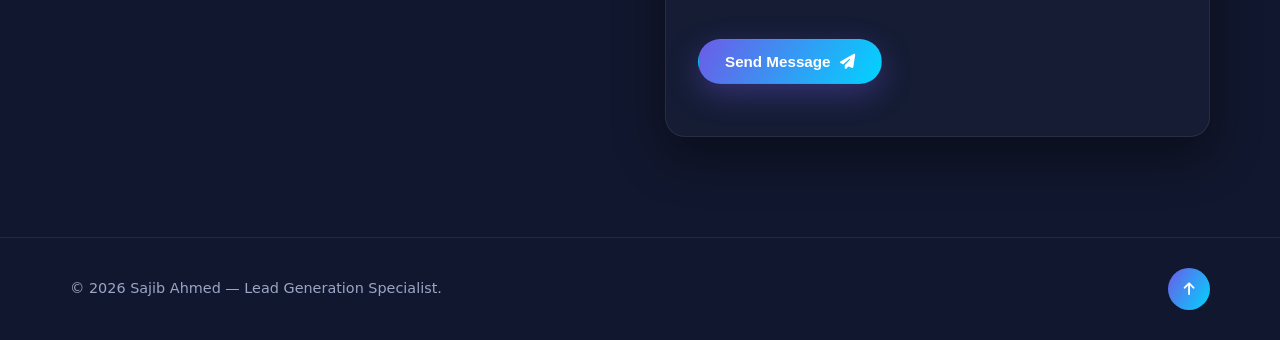
==== commit 76ae91f5: "Add initial portfolio HTML structure This HTML file serves as a portfolio for Sajib Ahmed, showcasin" ====
--- a/index.html
+++ b/index.html
@@ -3,72 +3,202 @@
 <head>
   <meta charset="UTF-8" />
   <meta name="viewport" content="width=device-width, initial-scale=1.0" />
-  <title>Lead Capture &amp; Scoring Tool | Sajib Ahmed</title>
-  <meta name="description" content="A real interactive lead management app: capture, auto-score, filter, search and export B2B leads. Built by Sajib Ahmed." />
+  <meta name="description" content="Sajib Ahmed - Lead Generation Specialist. B2B lead generation, prospecting, LinkedIn outreach, data mining and CRM management." />
+  <meta name="author" content="Sajib Ahmed" />
+  <title>Sajib Ahmed | Lead Generation Specialist</title>
+  <link rel="preconnect" href="https://fonts.googleapis.com" />
+  <link rel="preconnect" href="https://fonts.gstatic.com" crossorigin />
   <link href="https://fonts.googleapis.com/css2?family=Inter:wght@400;500;600;700;800&family=Poppins:wght@600;700;800&display=swap" rel="stylesheet" />
   <link rel="stylesheet" href="https://cdnjs.cloudflare.com/ajax/libs/font-awesome/6.5.1/css/all.min.css" />
-  <link rel="stylesheet" href="app.css" />
+  <link rel="stylesheet" href="css/style.css" />
 </head>
 <body>
-  <header class="app-bar">
-    <div class="wrap bar-inner">
-      <a href="../../index.html" class="back"><i class="fa-solid fa-arrow-left"></i> Portfolio</a>
-      <h1><i class="fa-solid fa-bolt"></i> Lead Manager</h1>
-      <button id="themeToggle" class="icon-btn" aria-label="theme"><i class="fa-solid fa-moon"></i></button>
+  <!-- Progress bar -->
+  <div class="scroll-progress" id="scrollProgress"></div>
+
+  <!-- Navbar -->
+  <header class="navbar" id="navbar">
+    <div class="container nav-inner">
+      <a href="#home" class="logo">Sajib<span>.</span></a>
+      <nav class="nav-links" id="navLinks">
+        <a href="#home" class="active">Home</a>
+        <a href="#about">About</a>
+        <a href="#services">Services</a>
+        <a href="#skills">Skills</a>
+        <a href="#portfolio">Portfolio</a>
+        <a href="#contact">Contact</a>
+      </nav>
+      <div class="nav-actions">
+        <button class="theme-toggle" id="themeToggle" aria-label="Toggle theme"><i class="fa-solid fa-moon"></i></button>
+        <button class="hamburger" id="hamburger" aria-label="Menu"><span></span><span></span><span></span></button>
+      </div>
     </div>
   </header>
 
-  <main class="wrap">
-    <!-- Stats -->
-    <section class="stats" id="stats">
-      <div class="stat"><span class="stat-label">Total Leads</span><strong id="stTotal">0</strong></div>
-      <div class="stat hot"><span class="stat-label">Hot 🔥</span><strong id="stHot">0</strong></div>
-      <div class="stat warm"><span class="stat-label">Warm</span><strong id="stWarm">0</strong></div>
-      <div class="stat cold"><span class="stat-label">Cold</span><strong id="stCold">0</strong></div>
-      <div class="stat"><span class="stat-label">Avg. Score</span><strong id="stAvg">0</strong></div>
-    </section>
-
-    <div class="grid">
-      <!-- Add form -->
-      <section class="panel">
-        <h2><i class="fa-solid fa-user-plus"></i> Add Lead</h2>
-        <form id="leadForm" class="lead-form">
-          <label>Full Name *<input name="name" required placeholder="Jane Cooper" /></label>
-          <label>Email *<input name="email" type="email" required placeholder="jane@company.com" /></label>
-          <label>Company<input name="company" placeholder="Acme Inc." /></label>
-          <label>Job Title<input name="title" placeholder="VP of Marketing" /></label>
-          <label>Source
-            <select name="source">
-              <option>LinkedIn</option><option>Website</option><option>Referral</option><option>Cold Email</option><option>Event</option><option>Other</option>
-            </select>
-          </label>
-          <label>Budget (USD)<input name="budget" type="number" min="0" placeholder="5000" /></label>
-          <label class="full">Notes<textarea name="notes" rows="2" placeholder="Interested in Q3 campaign..."></textarea></label>
-          <p class="hint">Score is calculated automatically from title, budget &amp; source.</p>
-          <button class="btn" type="submit"><i class="fa-solid fa-plus"></i> Add &amp; Score Lead</button>
-        </form>
-      </section>
-
-      <!-- List -->
-      <section class="panel wide">
-        <div class="toolbar">
-          <div class="search"><i class="fa-solid fa-magnifying-glass"></i><input id="search" placeholder="Search leads..." /></div>
-          <select id="filter">
-            <option value="all">All</option><option value="hot">Hot</option><option value="warm">Warm</option><option value="cold">Cold</option>
-          </select>
-          <select id="sort">
-            <option value="score">Sort: Score</option><option value="name">Sort: Name</option><option value="date">Sort: Newest</option>
-          </select>
-          <button class="btn ghost" id="exportBtn"><i class="fa-solid fa-file-csv"></i> Export</button>
-          <button class="btn ghost danger" id="clearBtn"><i class="fa-solid fa-trash"></i></button>
-        </div>
-        <div id="leadList" class="lead-list"></div>
-        <div id="empty" class="empty"><i class="fa-solid fa-inbox"></i><p>No leads yet. Add one or load samples.</p><button class="btn ghost" id="sampleBtn">Load sample leads</button></div>
-      </section>
-    </div>
-  </main>
-
-  <div id="toast" class="toast"></div>
-  <script src="app.js"></script>
+  <!-- Hero -->
+  <section class="hero" id="home">
+    <div class="container hero-inner">
+      <div class="hero-text reveal">
+        <p class="eyebrow">👋 Hi, I'm Sajib Ahmed</p>
+        <h1>I help businesses grow with <span class="gradient-text typed" id="typed"></span></h1>
+        <p class="hero-sub">B2B Lead Generation Specialist turning cold data into warm, qualified pipelines. Prospecting, LinkedIn outreach, data mining and CRM management that actually converts.</p>
+        <div class="hero-cta">
+          <a href="#contact" class="btn btn-primary">Hire Me <i class="fa-solid fa-arrow-right"></i></a>
+          <a href="assets/Sajib-Ahmed-Resume.txt" download class="btn btn-ghost">Download CV <i class="fa-solid fa-download"></i></a>
+        </div>
+        <div class="hero-socials">
+          <a href="https://www.linkedin.com/in/sajibahmedsuvro/" target="_blank" rel="noopener" aria-label="LinkedIn"><i class="fa-brands fa-linkedin-in"></i></a>
+          <a href="https://github.com/sajibahmedcu-a11y/lead-gen-portfolio" target="_blank" rel="noopener" aria-label="GitHub"><i class="fa-brands fa-github"></i></a>
+          <a href="mailto:sajib.ahmed.cu@gmail.com" aria-label="Email"><i class="fa-solid fa-envelope"></i></a>
+        </div>
+      </div>
+      <div class="hero-card reveal">
+        <div class="avatar-ring">
+          <div class="avatar">SA</div>
+        </div>
+        <div class="hero-stats">
+          <div><strong class="counter" data-target="500">0</strong><span>Leads / mo</span></div>
+          <div><strong class="counter" data-target="98">0</strong><span>% Accuracy</span></div>
+          <div><strong class="counter" data-target="40">0</strong><span>Clients</span></div>
+        </div>
+      </div>
+    </div>
+    <a href="#about" class="scroll-down"><i class="fa-solid fa-chevron-down"></i></a>
+  </section>
+
+  <!-- About -->
+  <section class="section" id="about">
+    <div class="container">
+      <div class="section-head reveal">
+        <span class="tag">About Me</span>
+        <h2>Data-driven lead generation that fills your pipeline</h2>
+      </div>
+      <div class="about-grid">
+        <div class="reveal">
+          <p>I'm a Lead Generation Specialist focused on building accurate, targeted prospect lists and outreach campaigns for B2B companies. I find the right people, verify their details, and hand you a clean pipeline ready to convert.</p>
+          <p>I work with tools like LinkedIn Sales Navigator, Apollo, Hunter, and CRM platforms to deliver verified, high-intent leads that sales teams love.</p>
+          <ul class="check-list">
+            <li><i class="fa-solid fa-circle-check"></i> Verified, bounce-free contact data</li>
+            <li><i class="fa-solid fa-circle-check"></i> Targeted prospecting by industry &amp; title</li>
+            <li><i class="fa-solid fa-circle-check"></i> Personalized outreach that gets replies</li>
+            <li><i class="fa-solid fa-circle-check"></i> Clean CRM-ready exports</li>
+          </ul>
+        </div>
+        <div class="about-cards">
+          <div class="info-card reveal"><i class="fa-solid fa-bullseye"></i><h4>Targeted</h4><p>Right person, right company, right time.</p></div>
+          <div class="info-card reveal"><i class="fa-solid fa-shield-halved"></i><h4>Verified</h4><p>Every email and number double-checked.</p></div>
+          <div class="info-card reveal"><i class="fa-solid fa-gauge-high"></i><h4>Fast</h4><p>Reliable turnaround, on every project.</p></div>
+          <div class="info-card reveal"><i class="fa-solid fa-handshake"></i><h4>Trusted</h4><p>Long-term partnerships, not one-offs.</p></div>
+        </div>
+      </div>
+    </div>
+  </section>
+
+  <!-- Services -->
+  <section class="section alt" id="services">
+    <div class="container">
+      <div class="section-head reveal">
+        <span class="tag">What I Do</span>
+        <h2>Services</h2>
+      </div>
+      <div class="cards-grid">
+        <div class="service-card reveal"><div class="icon"><i class="fa-solid fa-magnifying-glass-chart"></i></div><h3>B2B Lead Generation</h3><p>Targeted prospect lists built around your ideal customer profile.</p></div>
+        <div class="service-card reveal"><div class="icon"><i class="fa-brands fa-linkedin"></i></div><h3>LinkedIn Outreach</h3><p>Sales Navigator prospecting and personalized connection campaigns.</p></div>
+        <div class="service-card reveal"><div class="icon"><i class="fa-solid fa-envelope-open-text"></i></div><h3>Email List Building</h3><p>Verified, bounce-free email lists ready for cold outreach.</p></div>
+        <div class="service-card reveal"><div class="icon"><i class="fa-solid fa-database"></i></div><h3>Data Mining &amp; Entry</h3><p>Web research and clean, structured data delivery.</p></div>
+        <div class="service-card reveal"><div class="icon"><i class="fa-solid fa-diagram-project"></i></div><h3>CRM Management</h3><p>Organized, deduplicated pipelines in HubSpot, Zoho &amp; more.</p></div>
+        <div class="service-card reveal"><div class="icon"><i class="fa-solid fa-chart-line"></i></div><h3>Lead Scoring</h3><p>Prioritize hot leads so sales focuses where it matters.</p></div>
+      </div>
+    </div>
+  </section>
+
+  <!-- Skills -->
+  <section class="section" id="skills">
+    <div class="container">
+      <div class="section-head reveal">
+        <span class="tag">Skills</span>
+        <h2>Tools &amp; Expertise</h2>
+      </div>
+      <div class="skills-grid">
+        <div class="skill reveal"><div class="skill-top"><span>Lead Generation</span><span>95%</span></div><div class="bar"><i style="--w:95%"></i></div></div>
+        <div class="skill reveal"><div class="skill-top"><span>LinkedIn Sales Navigator</span><span>92%</span></div><div class="bar"><i style="--w:92%"></i></div></div>
+        <div class="skill reveal"><div class="skill-top"><span>Data Mining &amp; Research</span><span>90%</span></div><div class="bar"><i style="--w:90%"></i></div></div>
+        <div class="skill reveal"><div class="skill-top"><span>Email Verification</span><span>88%</span></div><div class="bar"><i style="--w:88%"></i></div></div>
+        <div class="skill reveal"><div class="skill-top"><span>CRM Management</span><span>85%</span></div><div class="bar"><i style="--w:85%"></i></div></div>
+        <div class="skill reveal"><div class="skill-top"><span>Excel &amp; Google Sheets</span><span>90%</span></div><div class="bar"><i style="--w:90%"></i></div></div>
+      </div>
+      <div class="tool-pills reveal">
+        <span>Apollo.io</span><span>Hunter.io</span><span>LinkedIn Sales Nav</span><span>HubSpot</span><span>Zoho CRM</span><span>Snov.io</span><span>NeverBounce</span><span>Google Sheets</span>
+      </div>
+    </div>
+  </section>
+
+  <!-- Portfolio -->
+  <section class="section alt" id="portfolio">
+    <div class="container">
+      <div class="section-head reveal">
+        <span class="tag">Portfolio</span>
+        <h2>Featured Work</h2>
+      </div>
+      <div class="cards-grid">
+        <article class="project-card featured reveal">
+          <div class="project-top"><i class="fa-solid fa-bolt"></i><span class="badge">Live App</span></div>
+          <h3>Lead Capture &amp; Scoring Tool</h3>
+          <p>A real, working web app I built. Capture leads, auto-score them, filter, and export to CSV. Data persists in your browser.</p>
+          <div class="project-links">
+            <a href="projects/lead-tool/index.html" class="btn btn-primary btn-sm">Open Live Demo <i class="fa-solid fa-arrow-up-right-from-square"></i></a>
+            <a href="https://github.com/sajibahmedcu-a11y/lead-gen-portfolio" target="_blank" rel="noopener" class="btn btn-ghost btn-sm"><i class="fa-brands fa-github"></i> Code</a>
+          </div>
+        </article>
+        <article class="project-card reveal"><div class="project-top"><i class="fa-solid fa-list-check"></i></div><h3>SaaS Founders List</h3><p>1,200 verified decision-maker contacts for a US SaaS client, 98% deliverability.</p><span class="chip">Case Study</span></article>
+        <article class="project-card reveal"><div class="project-top"><i class="fa-brands fa-linkedin"></i></div><h3>LinkedIn Outreach Campaign</h3><p>32% reply rate across 500 personalized connection requests in a single niche.</p><span class="chip">Case Study</span></article>
+      </div>
+    </div>
+  </section>
+
+  <!-- Testimonials -->
+  <section class="section" id="testimonials">
+    <div class="container">
+      <div class="section-head reveal"><span class="tag">Testimonials</span><h2>What clients say</h2></div>
+      <div class="cards-grid">
+        <blockquote class="quote reveal"><i class="fa-solid fa-quote-left"></i><p>Sajib delivered a clean, verified list ahead of schedule. Our sales team booked 14 meetings from it.</p><footer>— Marketing Lead, US SaaS</footer></blockquote>
+        <blockquote class="quote reveal"><i class="fa-solid fa-quote-left"></i><p>Best lead-gen freelancer I've worked with. Accurate data and great communication.</p><footer>— Founder, Agency</footer></blockquote>
+        <blockquote class="quote reveal"><i class="fa-solid fa-quote-left"></i><p>Highly recommend. The LinkedIn campaign he ran beat our internal benchmarks.</p><footer>— Head of Growth</footer></blockquote>
+      </div>
+    </div>
+  </section>
+
+  <!-- Contact -->
+  <section class="section alt" id="contact">
+    <div class="container contact-grid">
+      <div class="reveal">
+        <span class="tag">Contact</span>
+        <h2>Let's build your pipeline</h2>
+        <p>Available for freelance and contract lead generation projects. Reach out and I'll reply within 24 hours.</p>
+        <ul class="contact-list">
+          <li><i class="fa-solid fa-envelope"></i><a href="mailto:sajib.ahmed.cu@gmail.com">sajib.ahmed.cu@gmail.com</a></li>
+          <li><i class="fa-solid fa-phone"></i><a href="tel:+8801854546077">+880 1854 546077</a></li>
+          <li><i class="fa-brands fa-linkedin"></i><a href="https://www.linkedin.com/in/sajibahmedsuvro/" target="_blank" rel="noopener">linkedin.com/in/sajibahmedsuvro</a></li>
+          <li><i class="fa-brands fa-github"></i><a href="https://github.com/sajibahmedcu-a11y/lead-gen-portfolio" target="_blank" rel="noopener">github.com/sajibahmedcu-a11y</a></li>
+        </ul>
+      </div>
+      <form class="contact-form reveal" id="contactForm" novalidate>
+        <div class="field"><label>Name</label><input type="text" name="name" required placeholder="Your name" /><small></small></div>
+        <div class="field"><label>Email</label><input type="email" name="email" required placeholder="you@email.com" /><small></small></div>
+        <div class="field"><label>Message</label><textarea name="message" rows="5" required placeholder="Tell me about your project..."></textarea><small></small></div>
+        <button type="submit" class="btn btn-primary">Send Message <i class="fa-solid fa-paper-plane"></i></button>
+        <p class="form-note" id="formNote"></p>
+      </form>
+    </div>
+  </section>
+
+  <footer class="footer">
+    <div class="container footer-inner">
+      <p>&copy; <span id="year"></span> Sajib Ahmed — Lead Generation Specialist.</p>
+      <a href="#home" class="to-top"><i class="fa-solid fa-arrow-up"></i></a>
+    </div>
+  </footer>
+
+  <script src="js/main.js"></script>
 </body>
 </html>
--- a/css/style.css
+++ b/css/style.css
@@ -0,0 +1,153 @@
+:root{--bg:#0b1020;--bg-alt:#11172e;--card:#151c34;--text:#e8ecf6;--muted:#9aa6c4;--brand:#6c5ce7;--brand2:#00d4ff;--ring:rgba(108,92,231,.35);--border:rgba(255,255,255,.08);--shadow:0 18px 50px rgba(0,0,0,.45)}
+[data-theme="light"]{--bg:#f6f8ff;--bg-alt:#ffffff;--card:#ffffff;--text:#101426;--muted:#5b647e;--brand:#5b46e0;--brand2:#0090d6;--ring:rgba(91,70,224,.18);--border:rgba(16,20,38,.08);--shadow:0 18px 50px rgba(20,30,80,.12)}
+*{margin:0;padding:0;box-sizing:border-box}
+html{scroll-behavior:smooth}
+body{font-family:'Inter',system-ui,sans-serif;background:var(--bg);color:var(--text);line-height:1.65;overflow-x:hidden;transition:background .4s,color .4s}
+.container{width:min(1140px,92%);margin:0 auto}
+h1,h2,h3,h4,.logo{font-family:'Poppins',sans-serif;line-height:1.2}
+a{color:inherit;text-decoration:none}
+img{max-width:100%}
+.gradient-text{background:linear-gradient(120deg,var(--brand),var(--brand2));-webkit-background-clip:text;background-clip:text;color:transparent}
+
+/* scroll progress */
+.scroll-progress{position:fixed;top:0;left:0;height:3px;width:0;background:linear-gradient(90deg,var(--brand),var(--brand2));z-index:1000;transition:width .1s linear}
+
+/* navbar */
+.navbar{position:fixed;top:0;left:0;width:100%;z-index:900;padding:18px 0;transition:.35s}
+.navbar.scrolled{background:color-mix(in srgb,var(--bg) 80%,transparent);backdrop-filter:blur(14px);border-bottom:1px solid var(--border);padding:12px 0}
+.nav-inner{display:flex;align-items:center;justify-content:space-between}
+.logo{font-size:1.5rem;font-weight:800}.logo span{color:var(--brand2)}
+.nav-links{display:flex;gap:28px}
+.nav-links a{font-weight:500;color:var(--muted);position:relative;transition:.25s}
+.nav-links a::after{content:'';position:absolute;left:0;bottom:-6px;height:2px;width:0;background:linear-gradient(90deg,var(--brand),var(--brand2));transition:.3s}
+.nav-links a:hover,.nav-links a.active{color:var(--text)}
+.nav-links a:hover::after,.nav-links a.active::after{width:100%}
+.nav-actions{display:flex;align-items:center;gap:14px}
+.theme-toggle{background:var(--card);border:1px solid var(--border);color:var(--text);width:40px;height:40px;border-radius:50%;cursor:pointer;font-size:1rem;transition:.3s}
+.theme-toggle:hover{transform:rotate(20deg);border-color:var(--brand)}
+.hamburger{display:none;flex-direction:column;gap:5px;background:none;border:0;cursor:pointer}
+.hamburger span{width:26px;height:2px;background:var(--text);transition:.3s}
+
+/* buttons */
+.btn{display:inline-flex;align-items:center;gap:9px;padding:13px 26px;border-radius:50px;font-weight:600;cursor:pointer;border:1px solid transparent;transition:.3s;font-size:.95rem}
+.btn-sm{padding:9px 18px;font-size:.85rem}
+.btn-primary{background:linear-gradient(120deg,var(--brand),var(--brand2));color:#fff;box-shadow:0 10px 30px var(--ring)}
+.btn-primary:hover{transform:translateY(-3px);box-shadow:0 16px 40px var(--ring)}
+.btn-ghost{background:transparent;border-color:var(--border);color:var(--text)}
+.btn-ghost:hover{border-color:var(--brand);transform:translateY(-3px)}
+
+/* hero */
+.hero{min-height:100vh;display:flex;align-items:center;position:relative;padding-top:90px;background:radial-gradient(900px 500px at 80% -10%,var(--ring),transparent 60%)}
+.hero-inner{display:grid;grid-template-columns:1.2fr .8fr;gap:50px;align-items:center}
+.eyebrow{color:var(--brand2);font-weight:600;margin-bottom:14px}
+.hero h1{font-size:clamp(2.2rem,5vw,3.6rem);font-weight:800;margin-bottom:18px}
+.typed{border-right:3px solid var(--brand2);padding-right:4px}
+.hero-sub{color:var(--muted);font-size:1.08rem;max-width:560px;margin-bottom:30px}
+.hero-cta{display:flex;gap:16px;flex-wrap:wrap;margin-bottom:28px}
+.hero-socials{display:flex;gap:14px}
+.hero-socials a{width:46px;height:46px;display:grid;place-items:center;border-radius:50%;background:var(--card);border:1px solid var(--border);color:var(--muted);transition:.3s}
+.hero-socials a:hover{color:#fff;background:linear-gradient(120deg,var(--brand),var(--brand2));transform:translateY(-4px)}
+.hero-card{background:var(--card);border:1px solid var(--border);border-radius:24px;padding:40px 30px;box-shadow:var(--shadow);text-align:center}
+.avatar-ring{width:150px;height:150px;margin:0 auto 26px;border-radius:50%;padding:5px;background:conic-gradient(from 0deg,var(--brand),var(--brand2),var(--brand));animation:spin 6s linear infinite}
+.avatar{width:100%;height:100%;border-radius:50%;background:var(--bg);display:grid;place-items:center;font-family:'Poppins';font-size:2.6rem;font-weight:800;color:var(--text)}
+@keyframes spin{to{transform:rotate(360deg)}}
+.hero-stats{display:grid;grid-template-columns:repeat(3,1fr);gap:10px}
+.hero-stats strong{font-family:'Poppins';font-size:1.7rem;display:block;color:var(--brand2)}
+.hero-stats span{font-size:.78rem;color:var(--muted)}
+.scroll-down{position:absolute;bottom:26px;left:50%;transform:translateX(-50%);color:var(--muted);animation:bounce 1.8s infinite}
+@keyframes bounce{0%,100%{transform:translate(-50%,0)}50%{transform:translate(-50%,10px)}}
+
+/* sections */
+.section{padding:100px 0}
+.section.alt{background:var(--bg-alt)}
+.section-head{text-align:center;margin-bottom:54px}
+.tag{display:inline-block;background:var(--ring);color:var(--brand2);padding:6px 16px;border-radius:50px;font-size:.8rem;font-weight:600;letter-spacing:.5px;text-transform:uppercase;margin-bottom:14px}
+.section-head h2{font-size:clamp(1.8rem,4vw,2.6rem)}
+
+/* about */
+.about-grid{display:grid;grid-template-columns:1fr 1fr;gap:50px;align-items:start}
+.about-grid p{color:var(--muted);margin-bottom:16px}
+.check-list{list-style:none;margin-top:10px}
+.check-list li{display:flex;align-items:center;gap:12px;margin-bottom:12px;font-weight:500}
+.check-list i{color:var(--brand2)}
+.about-cards{display:grid;grid-template-columns:1fr 1fr;gap:18px}
+.info-card{background:var(--card);border:1px solid var(--border);border-radius:18px;padding:24px;transition:.3s}
+.info-card:hover{transform:translateY(-6px);border-color:var(--brand)}
+.info-card i{font-size:1.6rem;color:var(--brand2);margin-bottom:12px}
+.info-card h4{margin-bottom:6px}
+.info-card p{font-size:.9rem;color:var(--muted);margin:0}
+
+/* cards grid */
+.cards-grid{display:grid;grid-template-columns:repeat(3,1fr);gap:24px}
+.service-card{background:var(--card);border:1px solid var(--border);border-radius:20px;padding:32px 26px;transition:.35s}
+.service-card:hover{transform:translateY(-8px);box-shadow:var(--shadow);border-color:var(--brand)}
+.service-card .icon{width:60px;height:60px;border-radius:16px;display:grid;place-items:center;font-size:1.5rem;color:#fff;background:linear-gradient(120deg,var(--brand),var(--brand2));margin-bottom:18px}
+.service-card h3{font-size:1.2rem;margin-bottom:10px}
+.service-card p{color:var(--muted);font-size:.95rem}
+
+/* skills */
+.skills-grid{display:grid;grid-template-columns:1fr 1fr;gap:26px 50px;margin-bottom:40px}
+.skill-top{display:flex;justify-content:space-between;font-weight:600;margin-bottom:8px}
+.bar{height:9px;border-radius:50px;background:var(--card);border:1px solid var(--border);overflow:hidden}
+.bar i{display:block;height:100%;width:0;border-radius:50px;background:linear-gradient(90deg,var(--brand),var(--brand2));transition:width 1.4s ease}
+.bar.animate i{width:var(--w)}
+.tool-pills{display:flex;flex-wrap:wrap;gap:12px;justify-content:center}
+.tool-pills span{background:var(--card);border:1px solid var(--border);padding:10px 20px;border-radius:50px;font-weight:500;font-size:.9rem;transition:.3s}
+.tool-pills span:hover{border-color:var(--brand2);color:var(--brand2);transform:translateY(-3px)}
+
+/* portfolio */
+.project-card{background:var(--card);border:1px solid var(--border);border-radius:20px;padding:30px 26px;transition:.35s;position:relative}
+.project-card:hover{transform:translateY(-8px);box-shadow:var(--shadow);border-color:var(--brand)}
+.project-card.featured{border-color:var(--brand2);background:linear-gradient(160deg,var(--card),color-mix(in srgb,var(--brand) 12%,var(--card)))}
+.project-thumb{width:100%;border-radius:14px;border:1px solid var(--border);margin-bottom:18px;display:block;transition:.35s}
+.project-card:hover .project-thumb{transform:scale(1.02)}
+.project-top{display:flex;align-items:center;justify-content:space-between;font-size:1.8rem;color:var(--brand2);margin-bottom:16px}
+.badge{font-size:.7rem;background:var(--brand2);color:#001;padding:4px 12px;border-radius:50px;font-weight:700;font-family:'Inter'}
+.project-card h3{margin-bottom:10px}
+.project-card p{color:var(--muted);font-size:.95rem;margin-bottom:18px}
+.project-links{display:flex;gap:12px;flex-wrap:wrap}
+.chip{display:inline-block;font-size:.78rem;color:var(--muted);border:1px solid var(--border);padding:4px 12px;border-radius:50px}
+
+/* testimonials */
+.quote{background:var(--card);border:1px solid var(--border);border-radius:20px;padding:30px 26px}
+.quote i{color:var(--brand2);font-size:1.4rem;margin-bottom:12px}
+.quote p{color:var(--text);margin-bottom:14px;font-style:italic}
+.quote footer{color:var(--muted);font-size:.9rem;font-weight:600}
+
+/* contact */
+.contact-grid{display:grid;grid-template-columns:1fr 1fr;gap:50px;align-items:start}
+.contact-grid p{color:var(--muted);margin:14px 0 20px}
+.contact-list{list-style:none;display:flex;flex-direction:column;gap:14px}
+.contact-list li{display:flex;align-items:center;gap:14px}
+.contact-list i{width:42px;height:42px;display:grid;place-items:center;border-radius:12px;background:var(--card);border:1px solid var(--border);color:var(--brand2)}
+.contact-list a{color:var(--muted);transition:.3s}.contact-list a:hover{color:var(--brand2)}
+.contact-form{background:var(--card);border:1px solid var(--border);border-radius:20px;padding:32px;box-shadow:var(--shadow)}
+.field{margin-bottom:18px}
+.field label{display:block;font-weight:600;margin-bottom:8px;font-size:.9rem}
+.field input,.field textarea{width:100%;background:var(--bg);border:1px solid var(--border);border-radius:12px;padding:13px 16px;color:var(--text);font-family:inherit;font-size:.95rem;transition:.25s;resize:vertical}
+.field input:focus,.field textarea:focus{outline:none;border-color:var(--brand);box-shadow:0 0 0 4px var(--ring)}
+.field small{color:#ff6b6b;font-size:.8rem;display:block;margin-top:5px;min-height:1em}
+.field.invalid input,.field.invalid textarea{border-color:#ff6b6b}
+.form-note{margin-top:14px;font-weight:600;color:var(--brand2)}
+
+/* footer */
+.footer{padding:30px 0;border-top:1px solid var(--border);background:var(--bg-alt)}
+.footer-inner{display:flex;align-items:center;justify-content:space-between;color:var(--muted);font-size:.9rem}
+.to-top{width:42px;height:42px;display:grid;place-items:center;border-radius:50%;background:linear-gradient(120deg,var(--brand),var(--brand2));color:#fff;transition:.3s}
+.to-top:hover{transform:translateY(-4px)}
+
+/* reveal */
+.reveal{opacity:0;transform:translateY(30px);transition:opacity .7s ease,transform .7s ease}
+.reveal.show{opacity:1;transform:none}
+
+/* responsive */
+@media(max-width:880px){
+  .nav-links{position:fixed;inset:0 0 0 auto;width:75%;max-width:320px;background:var(--bg-alt);flex-direction:column;justify-content:center;padding:40px;transform:translateX(100%);transition:.35s;border-left:1px solid var(--border)}
+  .nav-links.open{transform:none}
+  .hamburger{display:flex}
+  .hero-inner,.about-grid,.contact-grid{grid-template-columns:1fr}
+  .about-cards,.skills-grid{grid-template-columns:1fr 1fr}
+  .cards-grid{grid-template-columns:1fr}
+  .hero-card{max-width:340px;margin:0 auto}
+}
+@media(max-width:520px){.about-cards,.skills-grid{grid-template-columns:1fr}.footer-inner{flex-direction:column;gap:14px}}
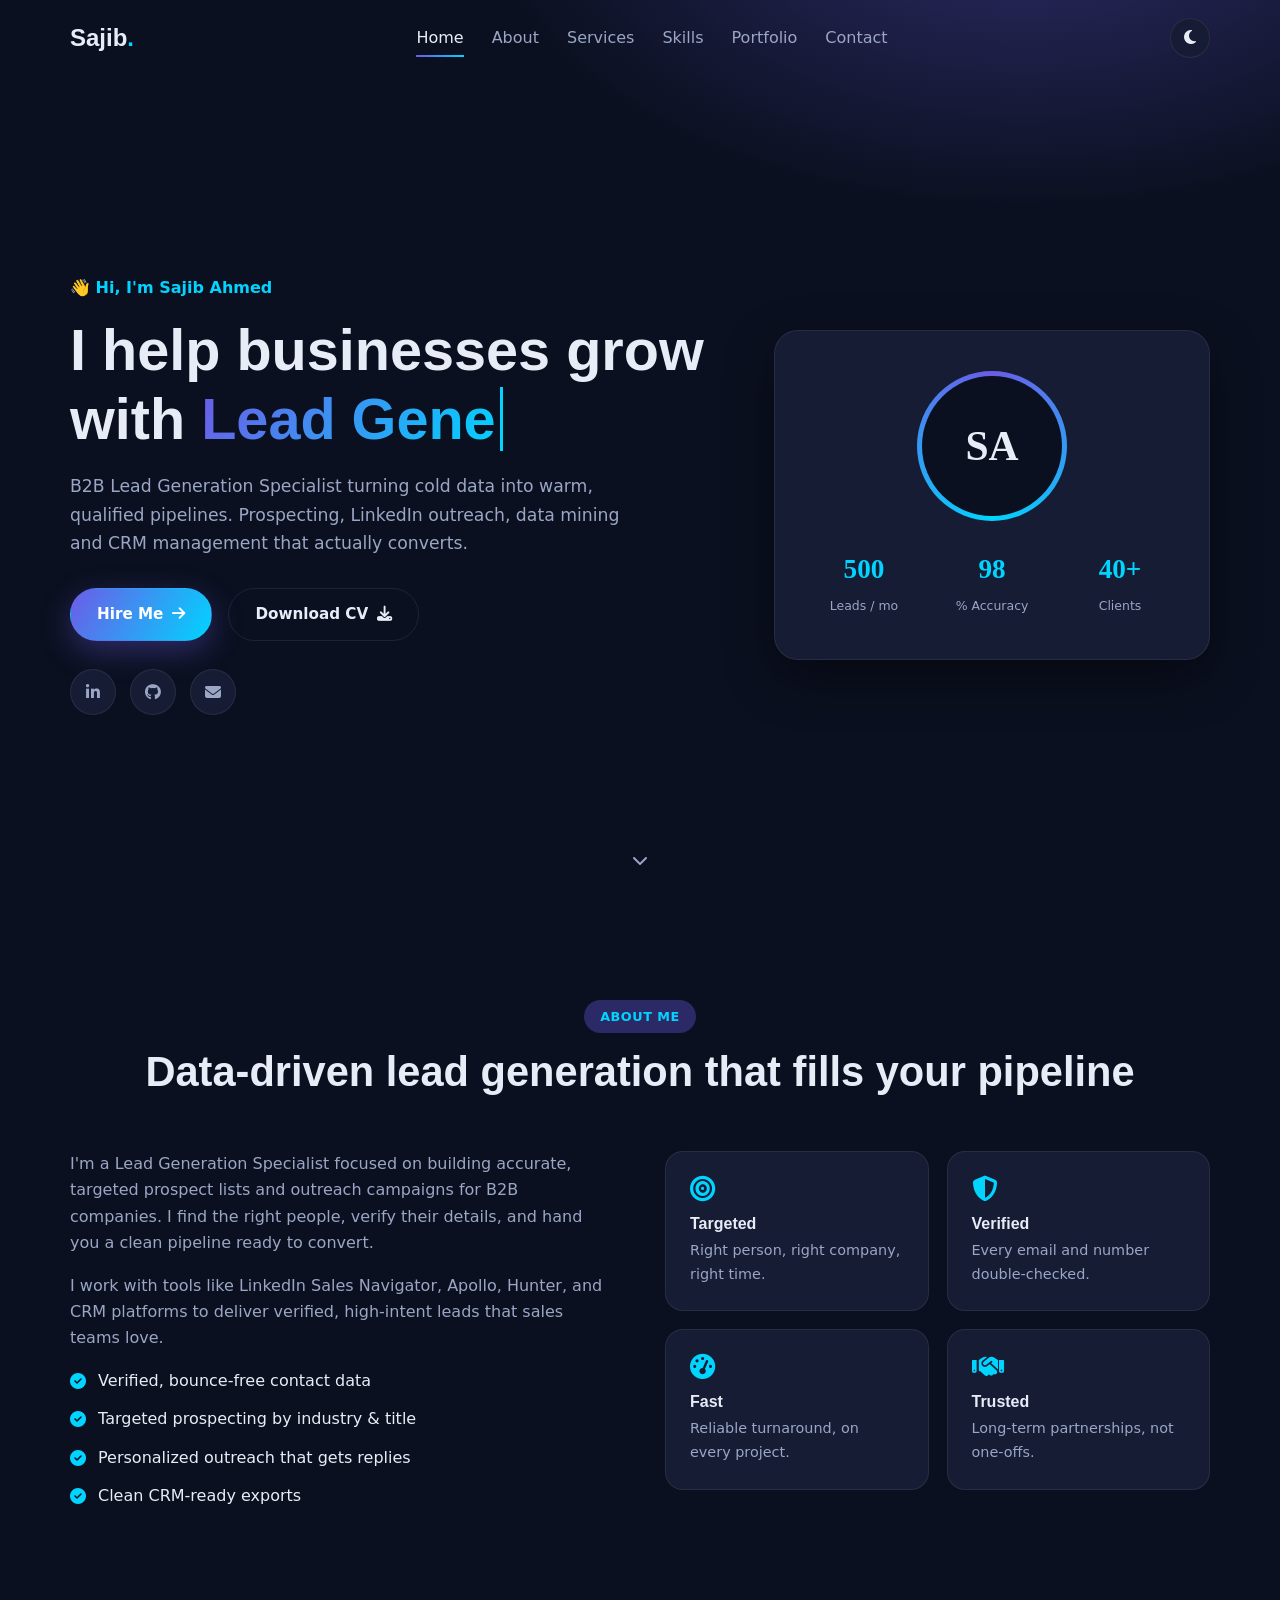
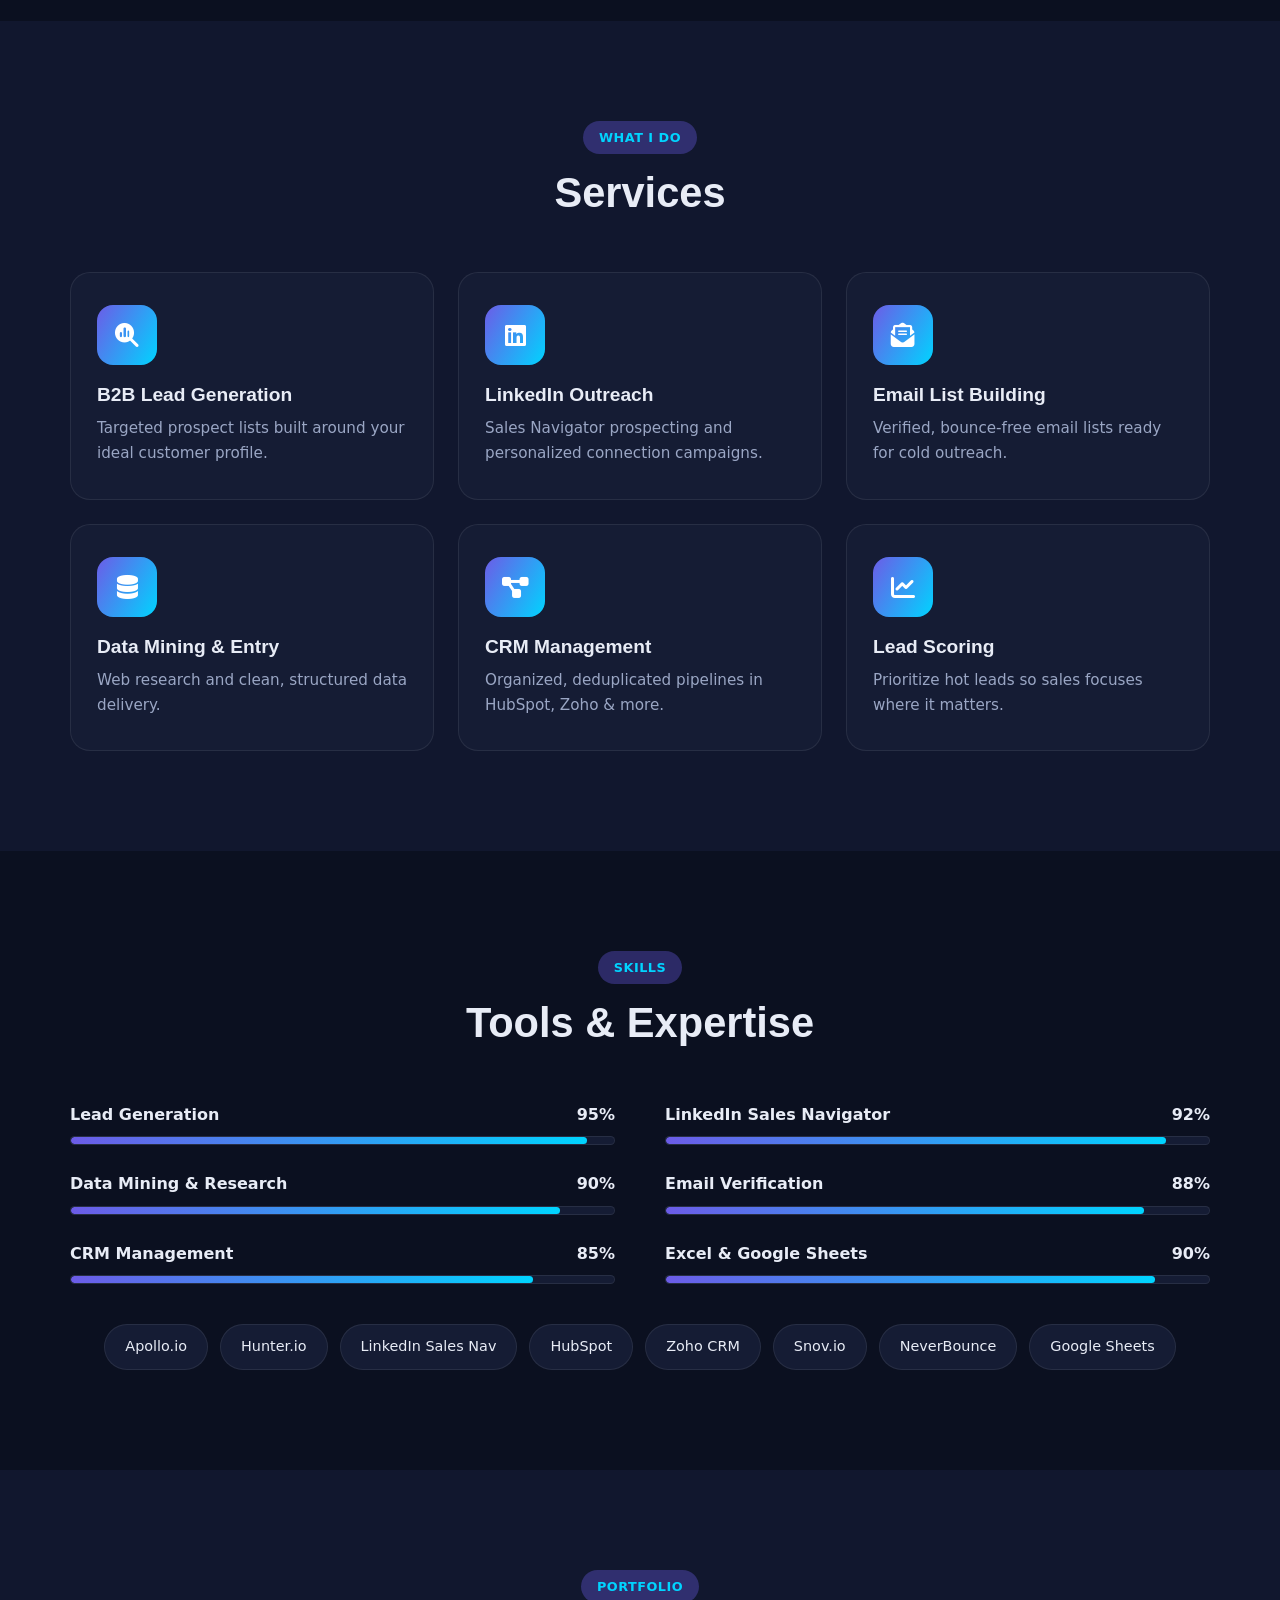
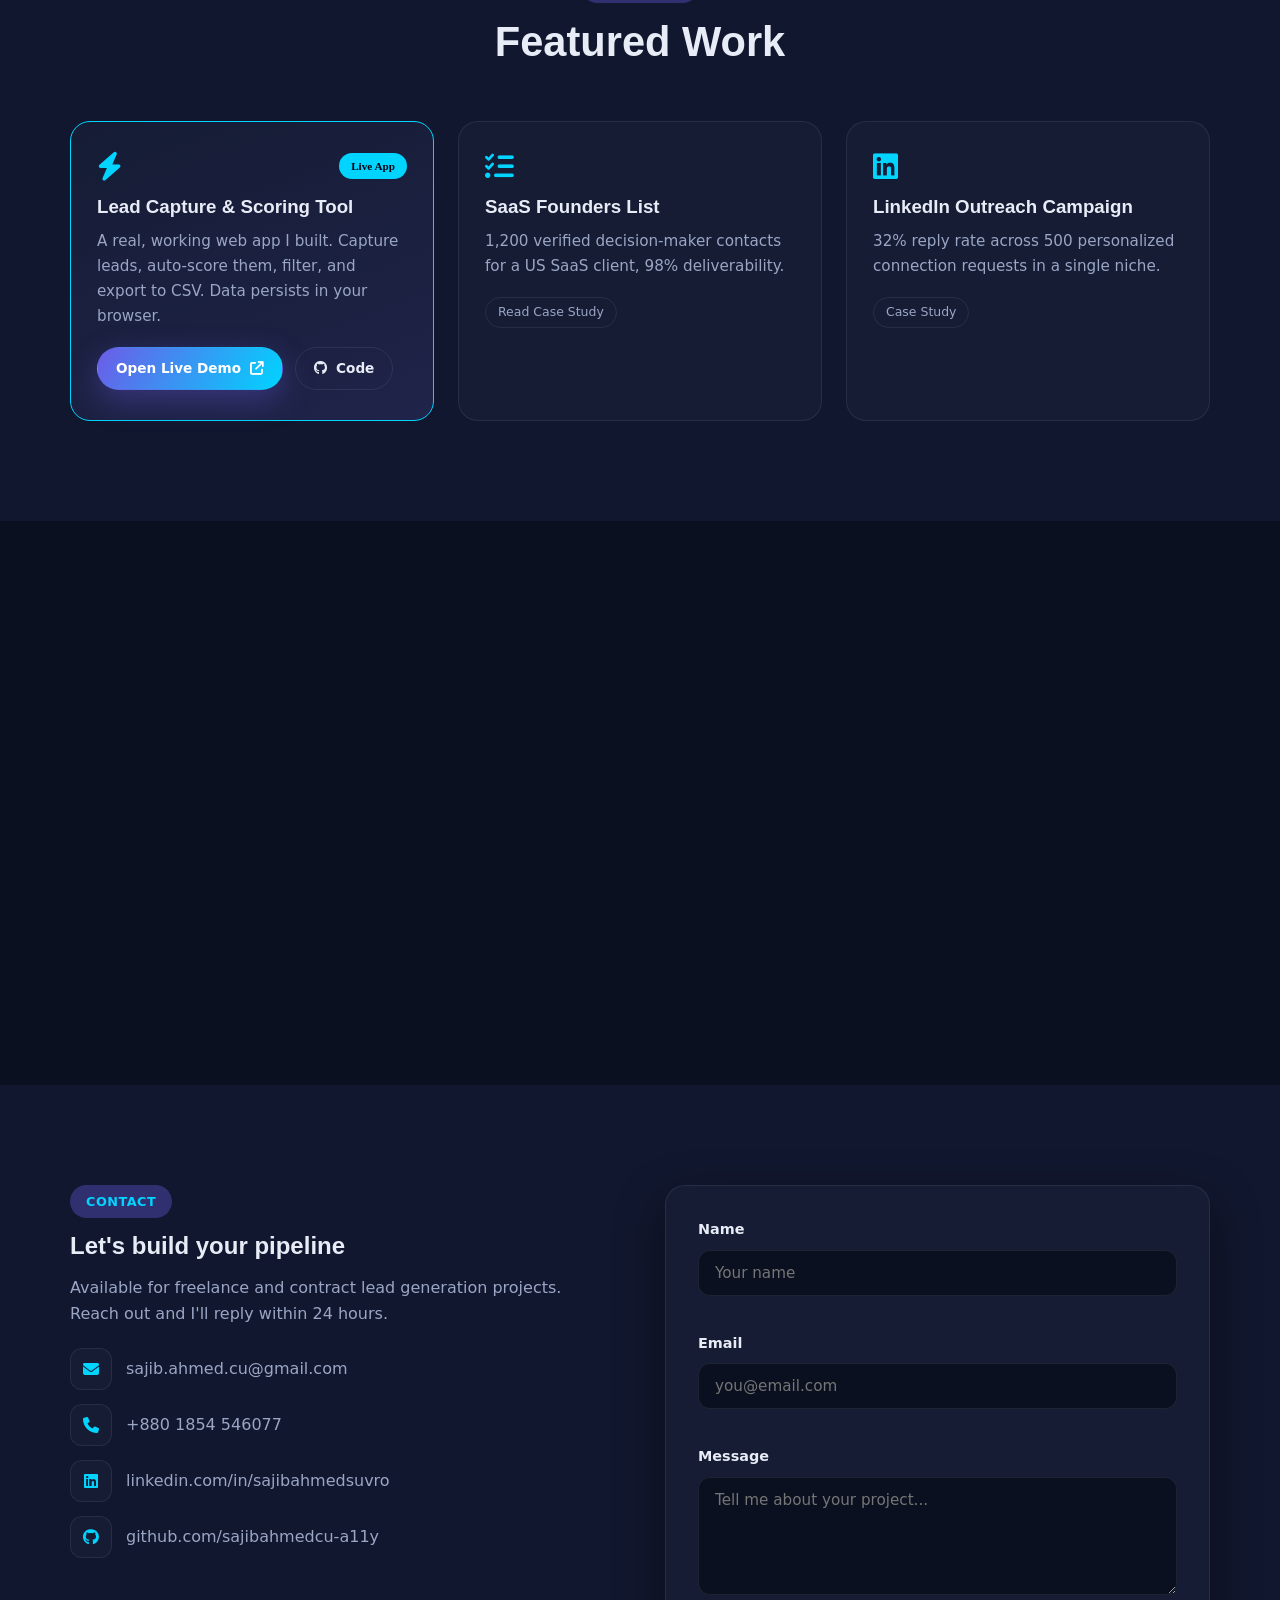
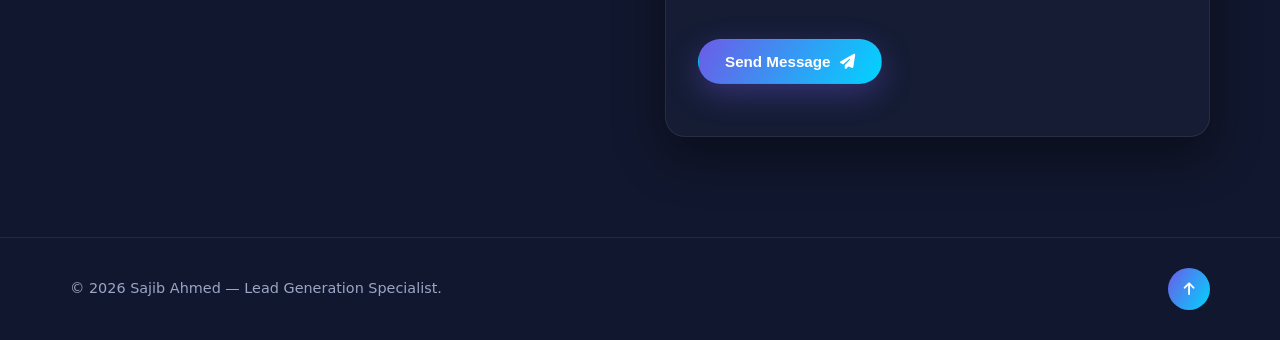
==== commit 776501dd: "Enhance SaaS Founders List project card with case study link Added a link to the case study for the " ====
--- a/index.html
+++ b/index.html
@@ -150,7 +150,14 @@
             <a href="https://github.com/sajibahmedcu-a11y/lead-gen-portfolio" target="_blank" rel="noopener" class="btn btn-ghost btn-sm"><i class="fa-brands fa-github"></i> Code</a>
           </div>
         </article>
-        <article class="project-card reveal"><div class="project-top"><i class="fa-solid fa-list-check"></i></div><h3>SaaS Founders List</h3><p>1,200 verified decision-maker contacts for a US SaaS client, 98% deliverability.</p><span class="chip">Case Study</span></article>
+        <article class="project-card reveal">
+    <div class="project-top">
+        <i class="fa-solid fa-list-check"></i>
+    </div>
+    <h3>SaaS Founders List</h3>
+    <p>1,200 verified decision-maker contacts for a US SaaS client, 98% deliverability.</p>
+    <a href="case-studies/saas-founders-list.html" class="chip">Read Case Study</a>
+</article>
         <article class="project-card reveal"><div class="project-top"><i class="fa-brands fa-linkedin"></i></div><h3>LinkedIn Outreach Campaign</h3><p>32% reply rate across 500 personalized connection requests in a single niche.</p><span class="chip">Case Study</span></article>
       </div>
     </div>
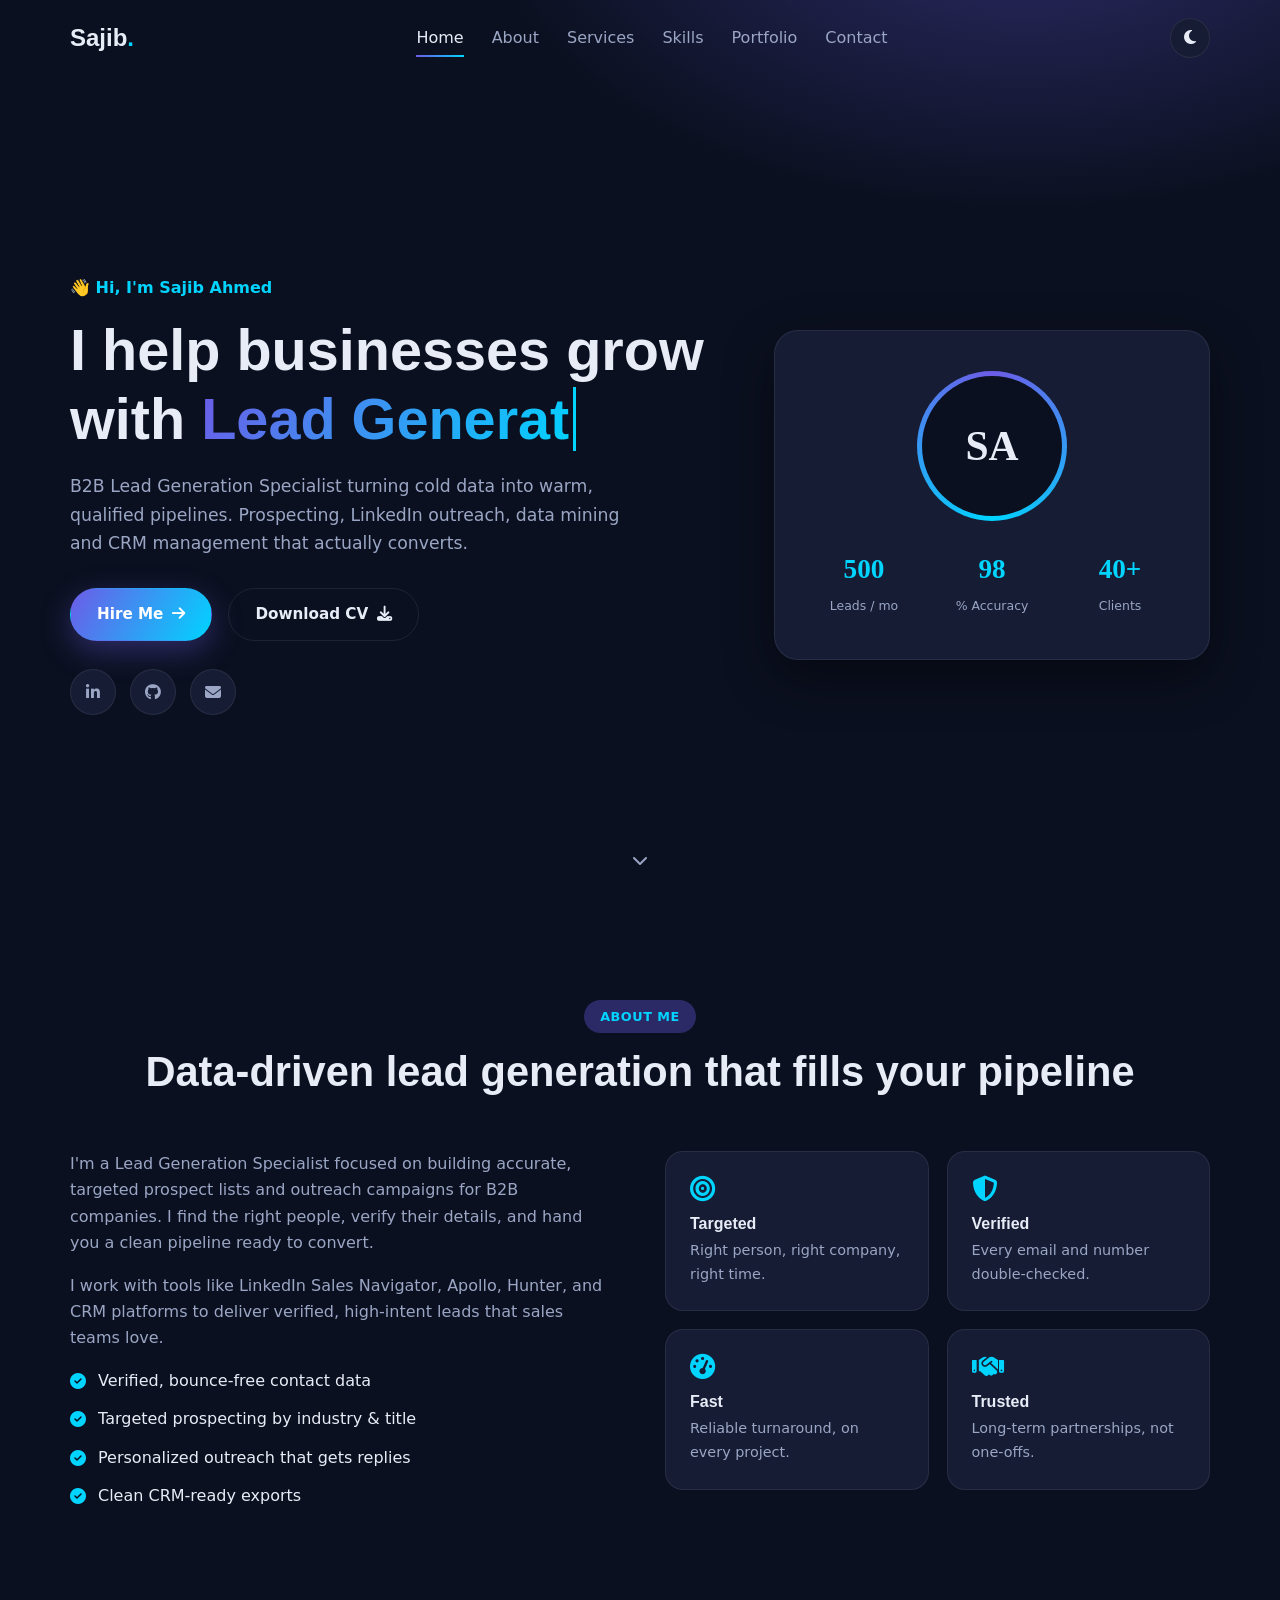
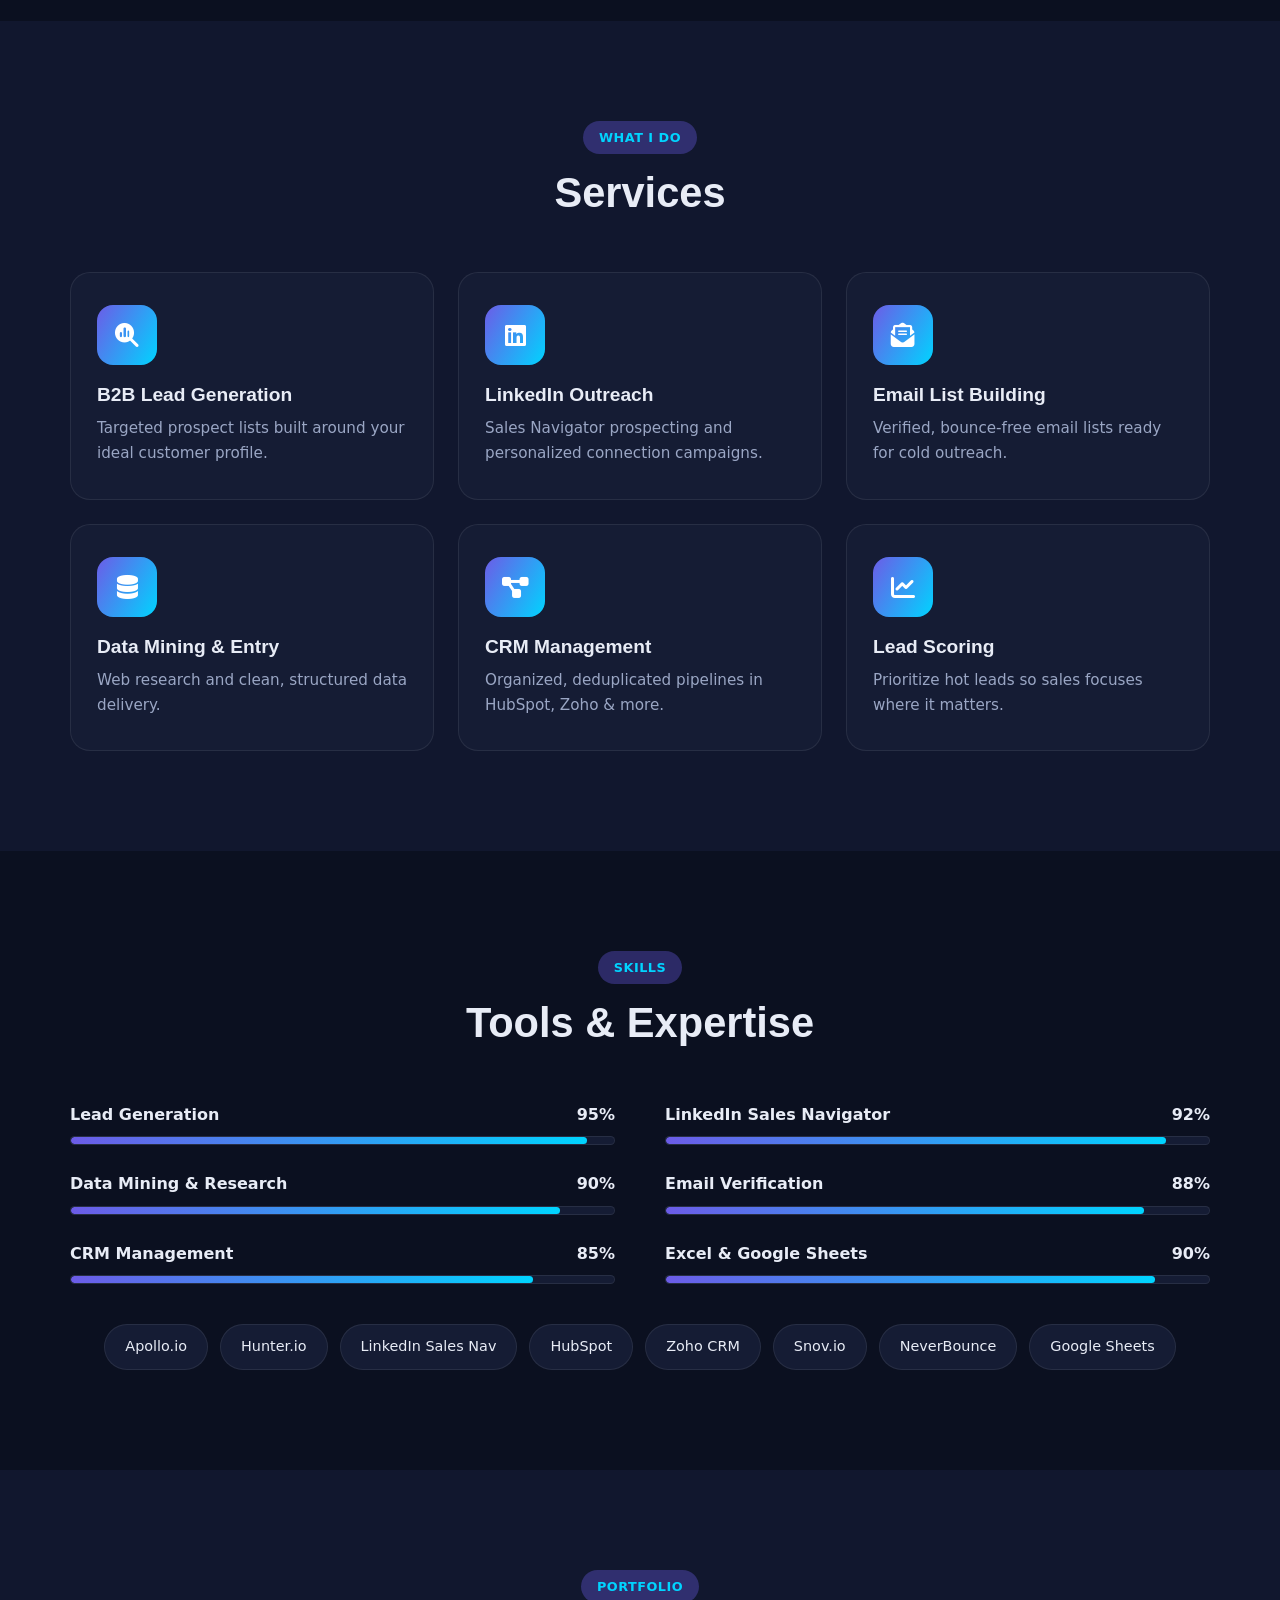
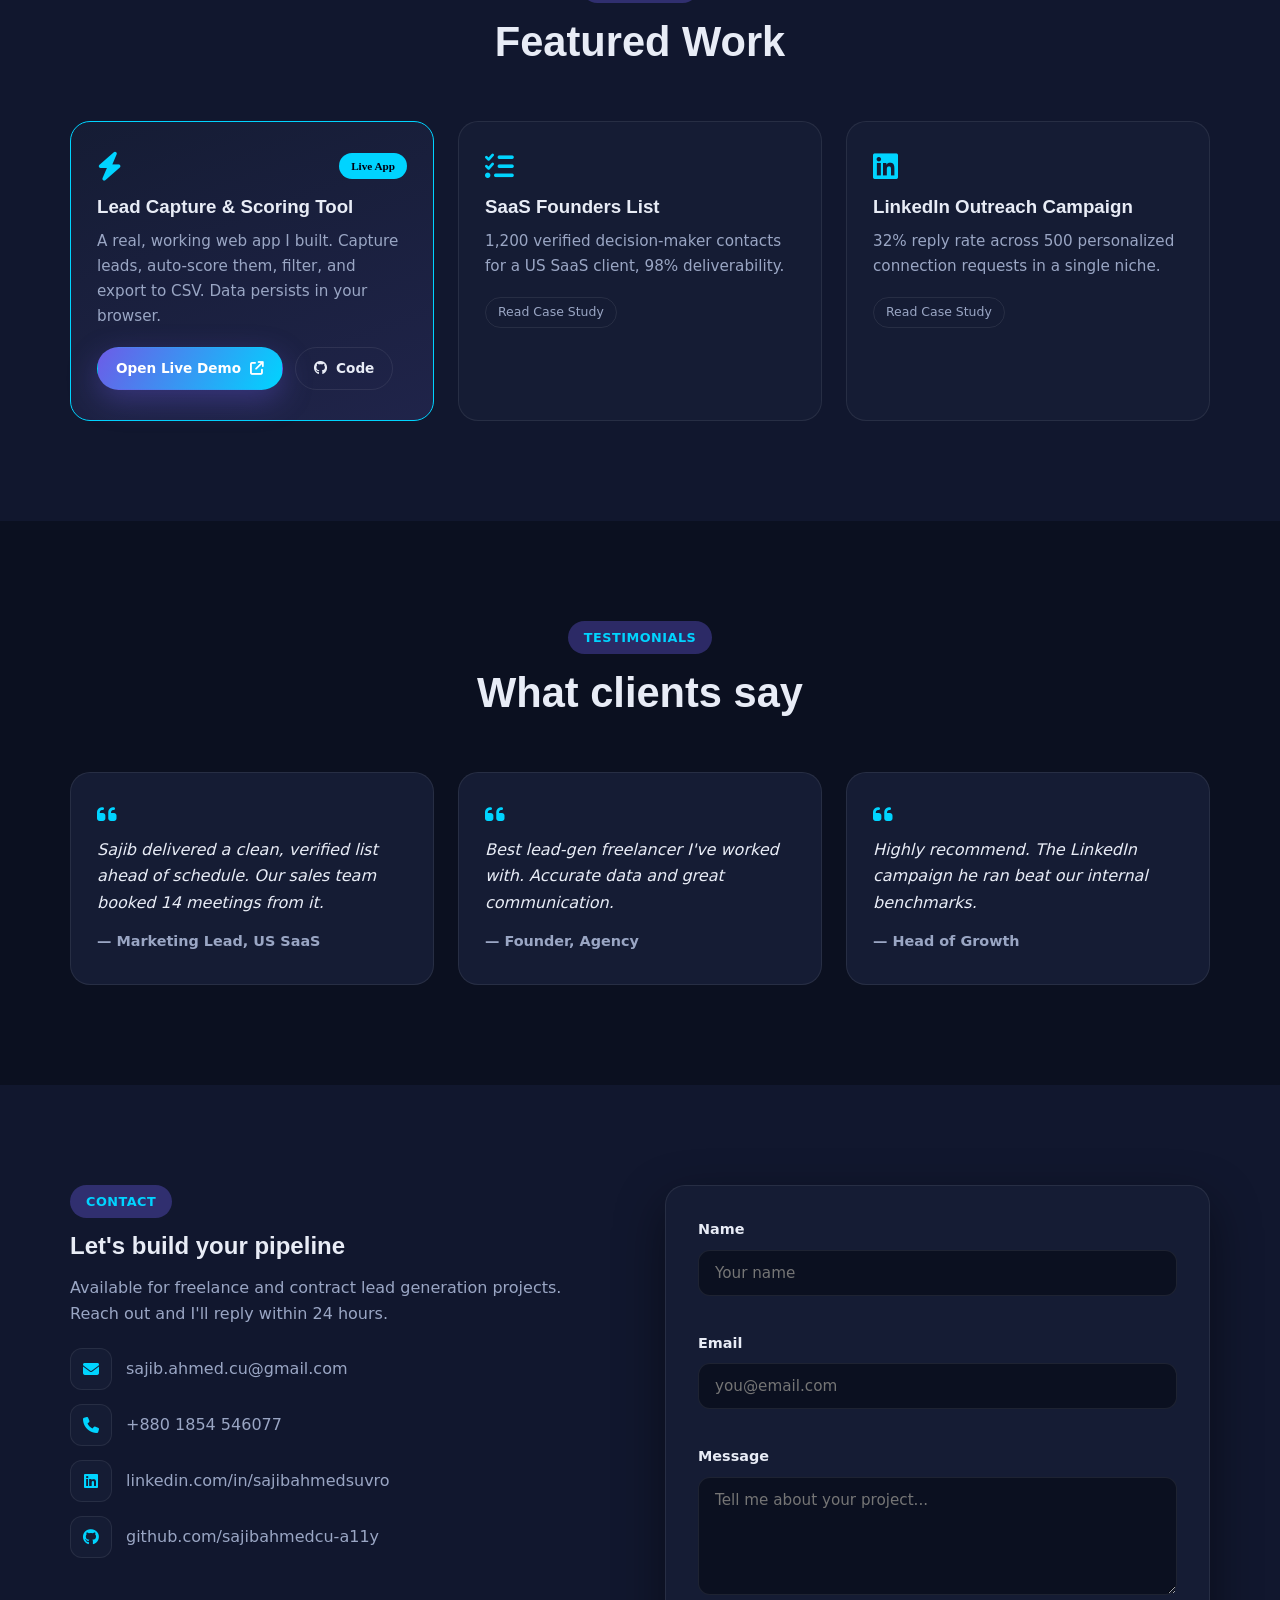
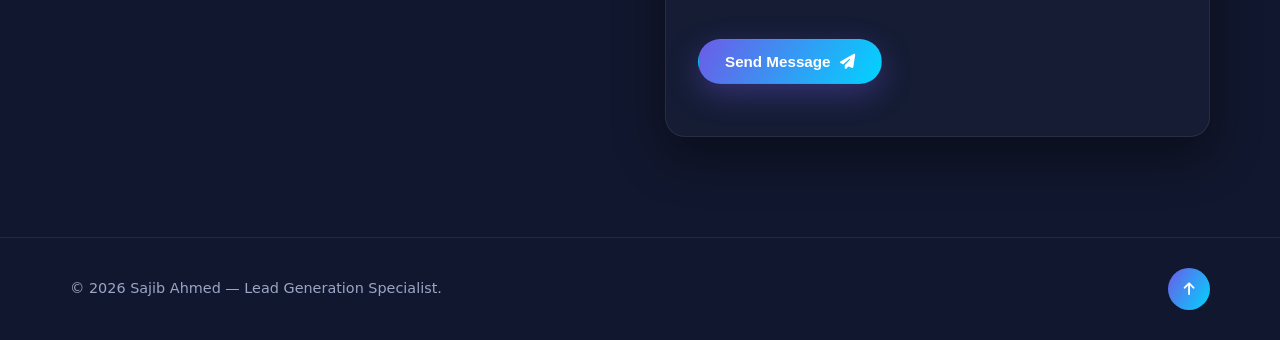
==== commit 33862e65: "Add case study link to LinkedIn Outreach Campaign Updated LinkedIn Outreach Campaign article to incl" ====
--- a/index.html
+++ b/index.html
@@ -158,7 +158,7 @@
     <p>1,200 verified decision-maker contacts for a US SaaS client, 98% deliverability.</p>
     <a href="case-studies/saas-founders-list.html" class="chip">Read Case Study</a>
 </article>
-        <article class="project-card reveal"><div class="project-top"><i class="fa-brands fa-linkedin"></i></div><h3>LinkedIn Outreach Campaign</h3><p>32% reply rate across 500 personalized connection requests in a single niche.</p><span class="chip">Case Study</span></article>
+        <article class="project-card reveal"><div class="project-top"><i class="fa-brands fa-linkedin"></i></div><h3>LinkedIn Outreach Campaign</h3><p>32% reply rate across 500 personalized connection requests in a single niche.</p><a href="case-studies/linkedin-outreach-campaign.html" class="chip">Read Case Study</a></article>
       </div>
     </div>
   </section>
